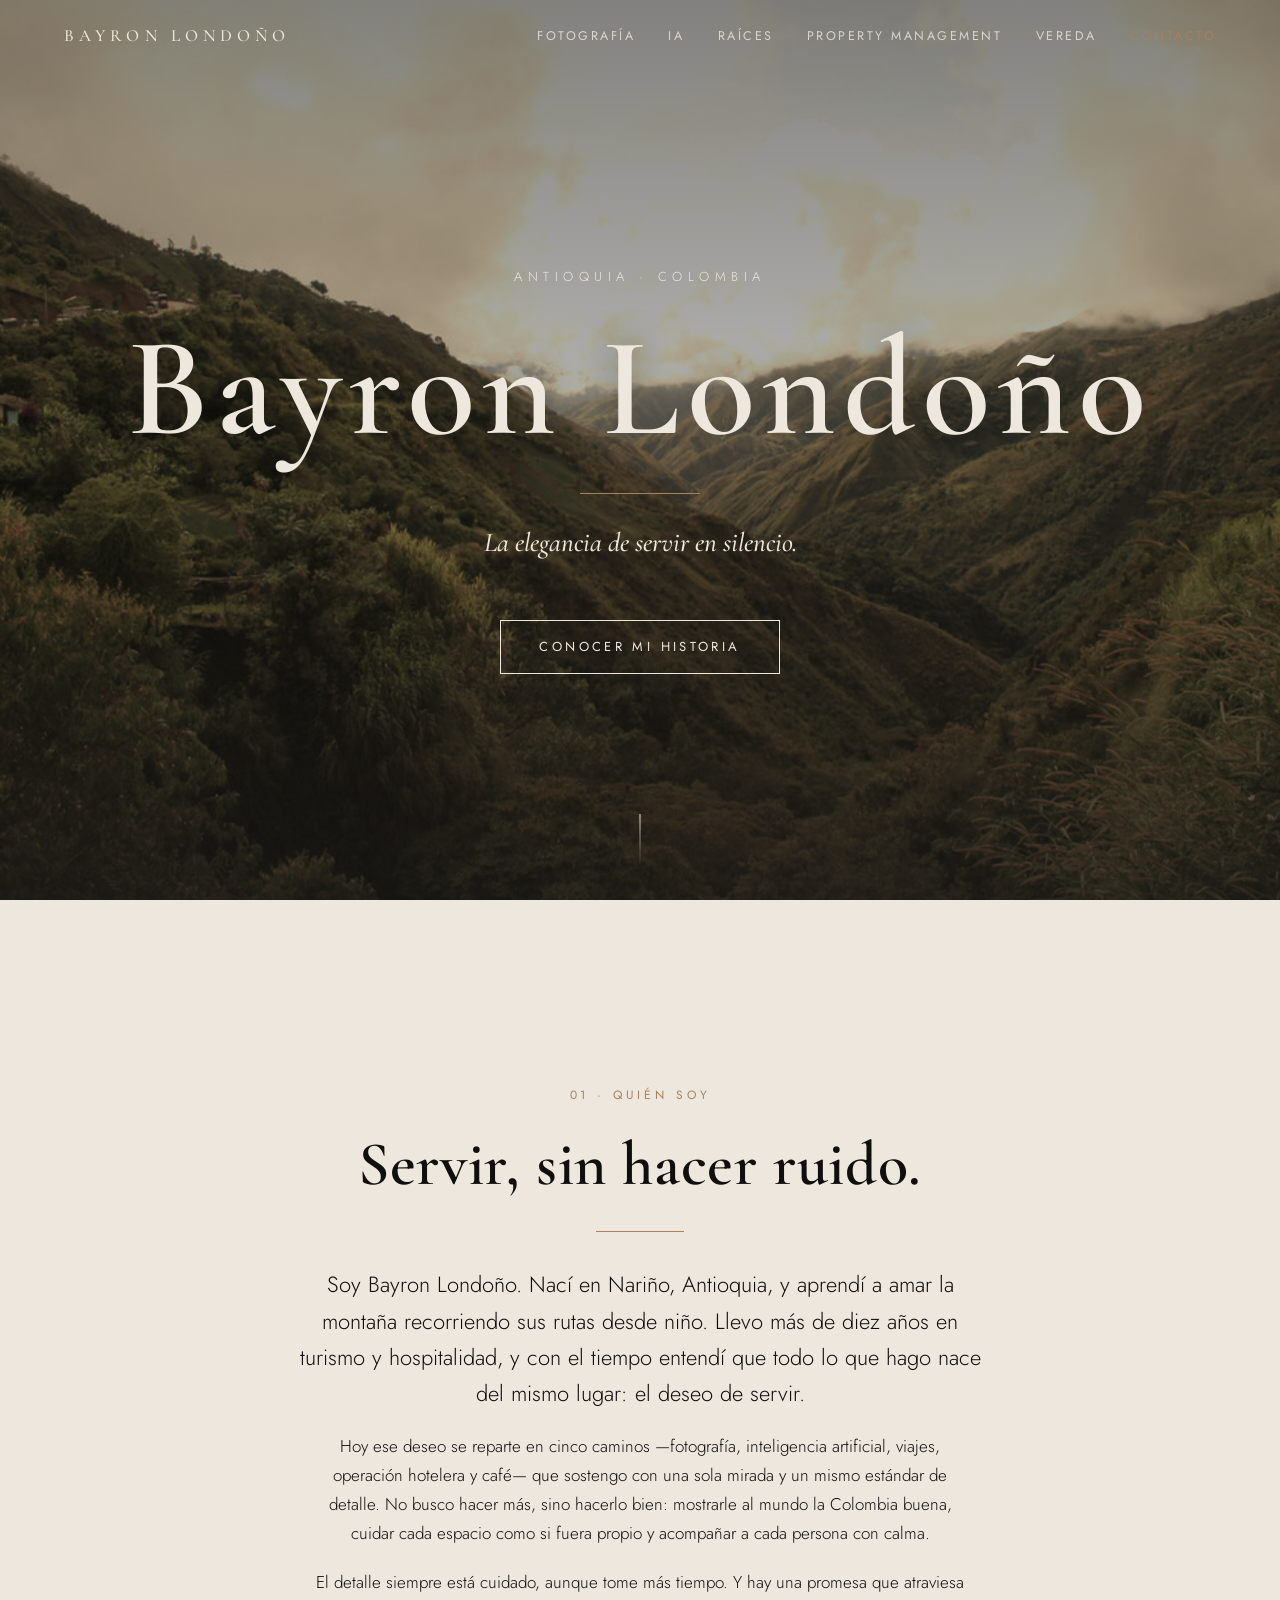
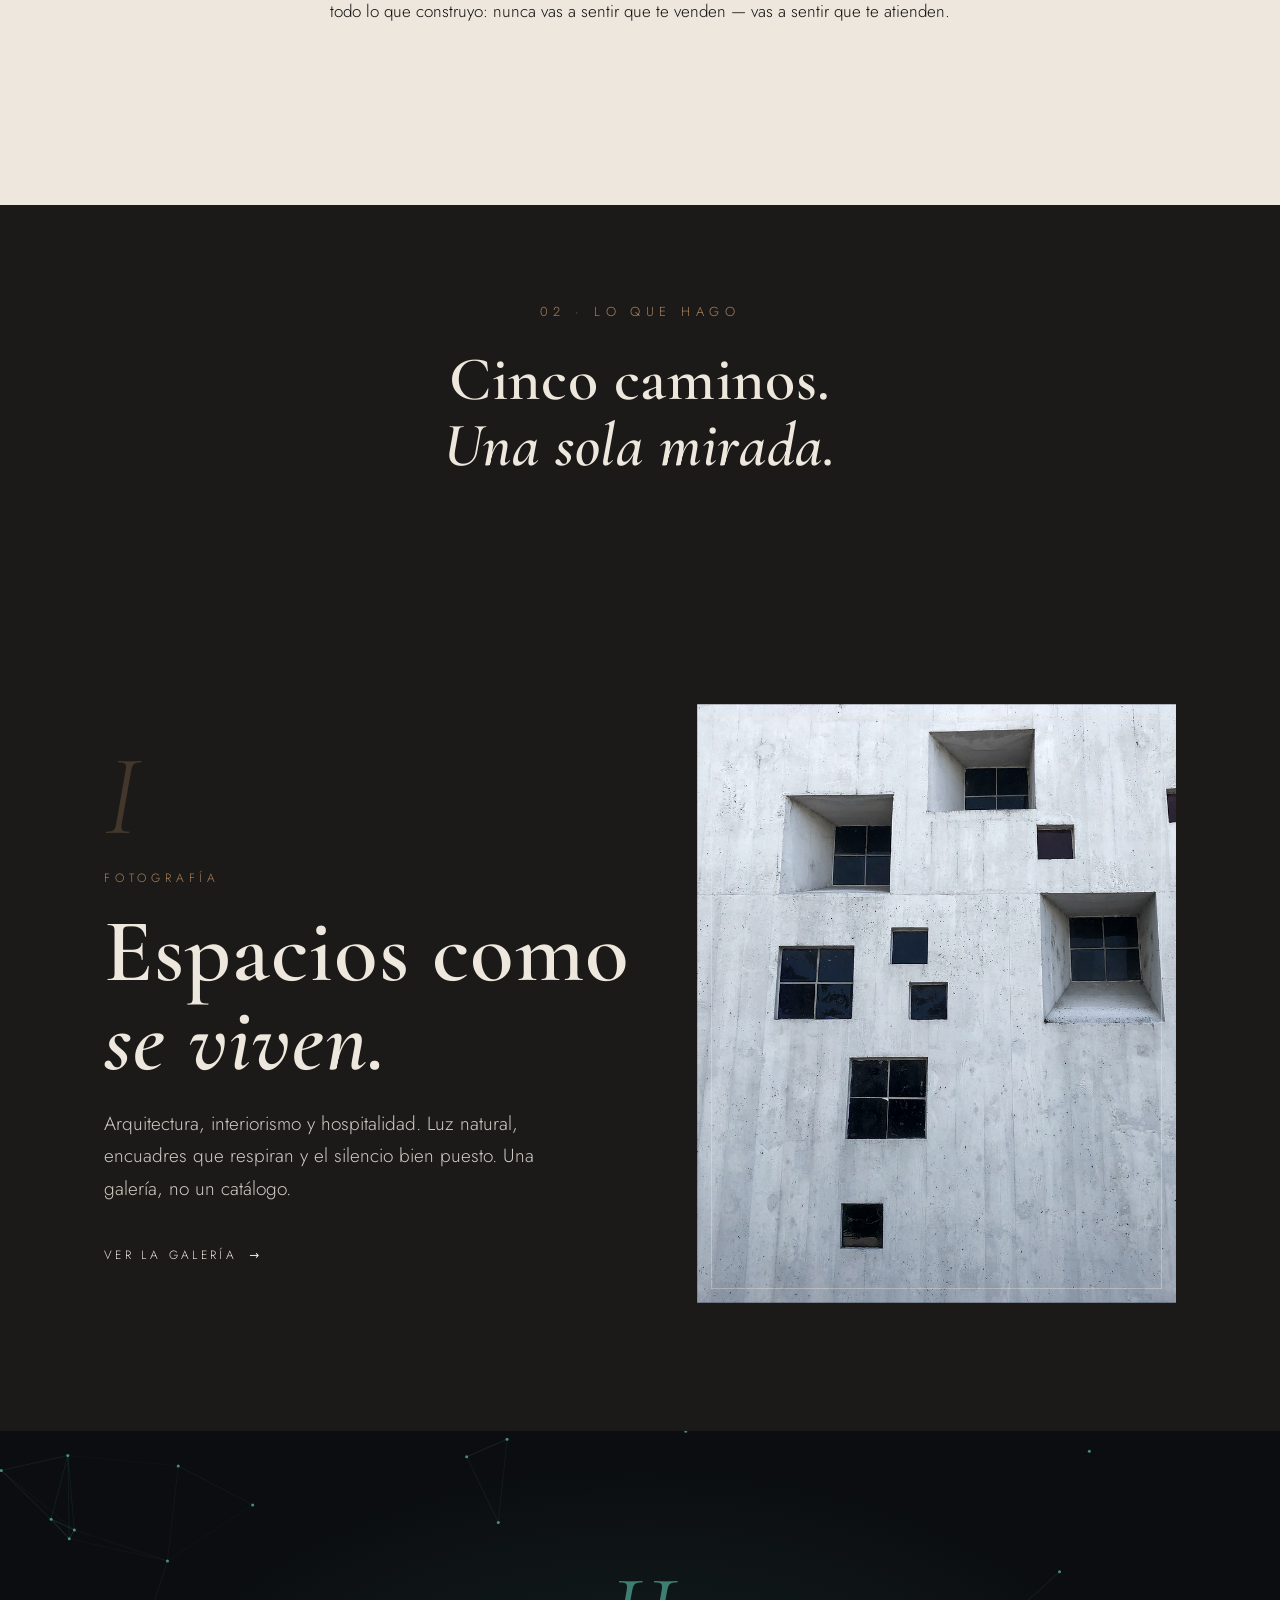
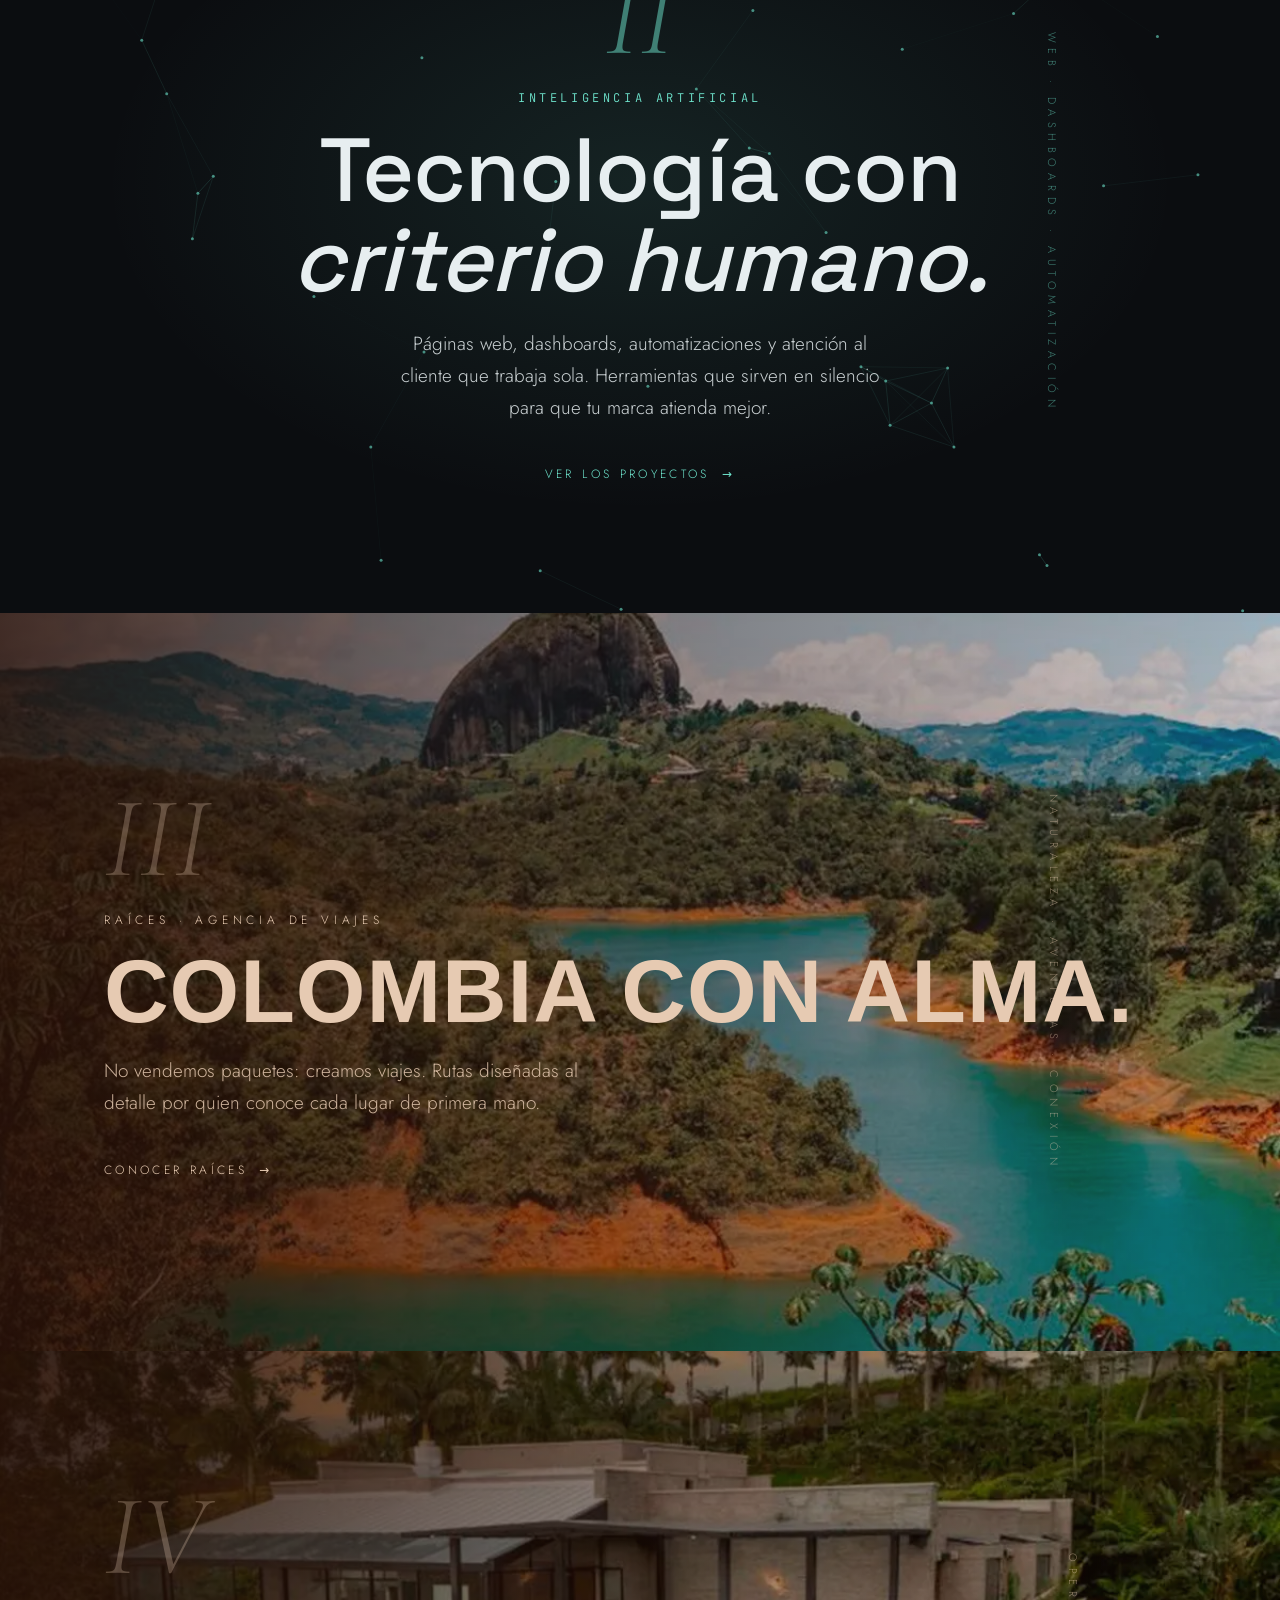
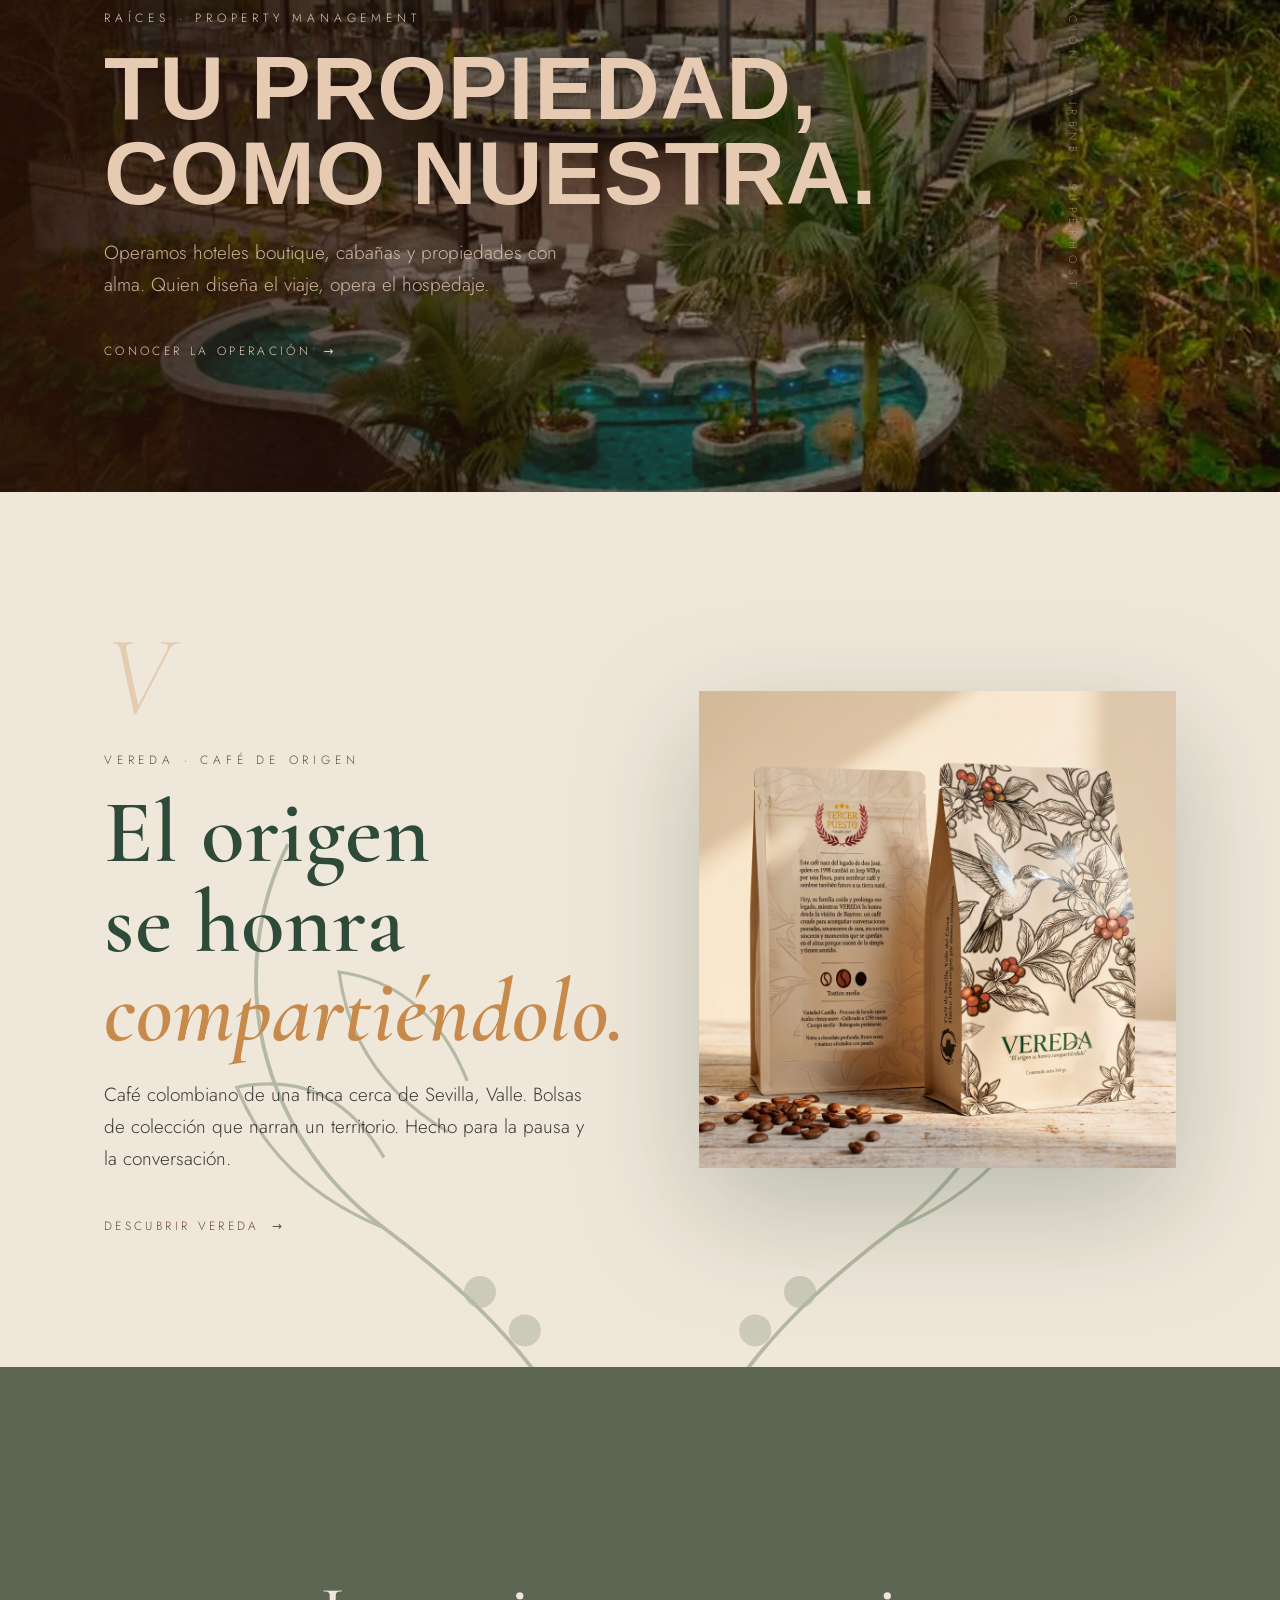
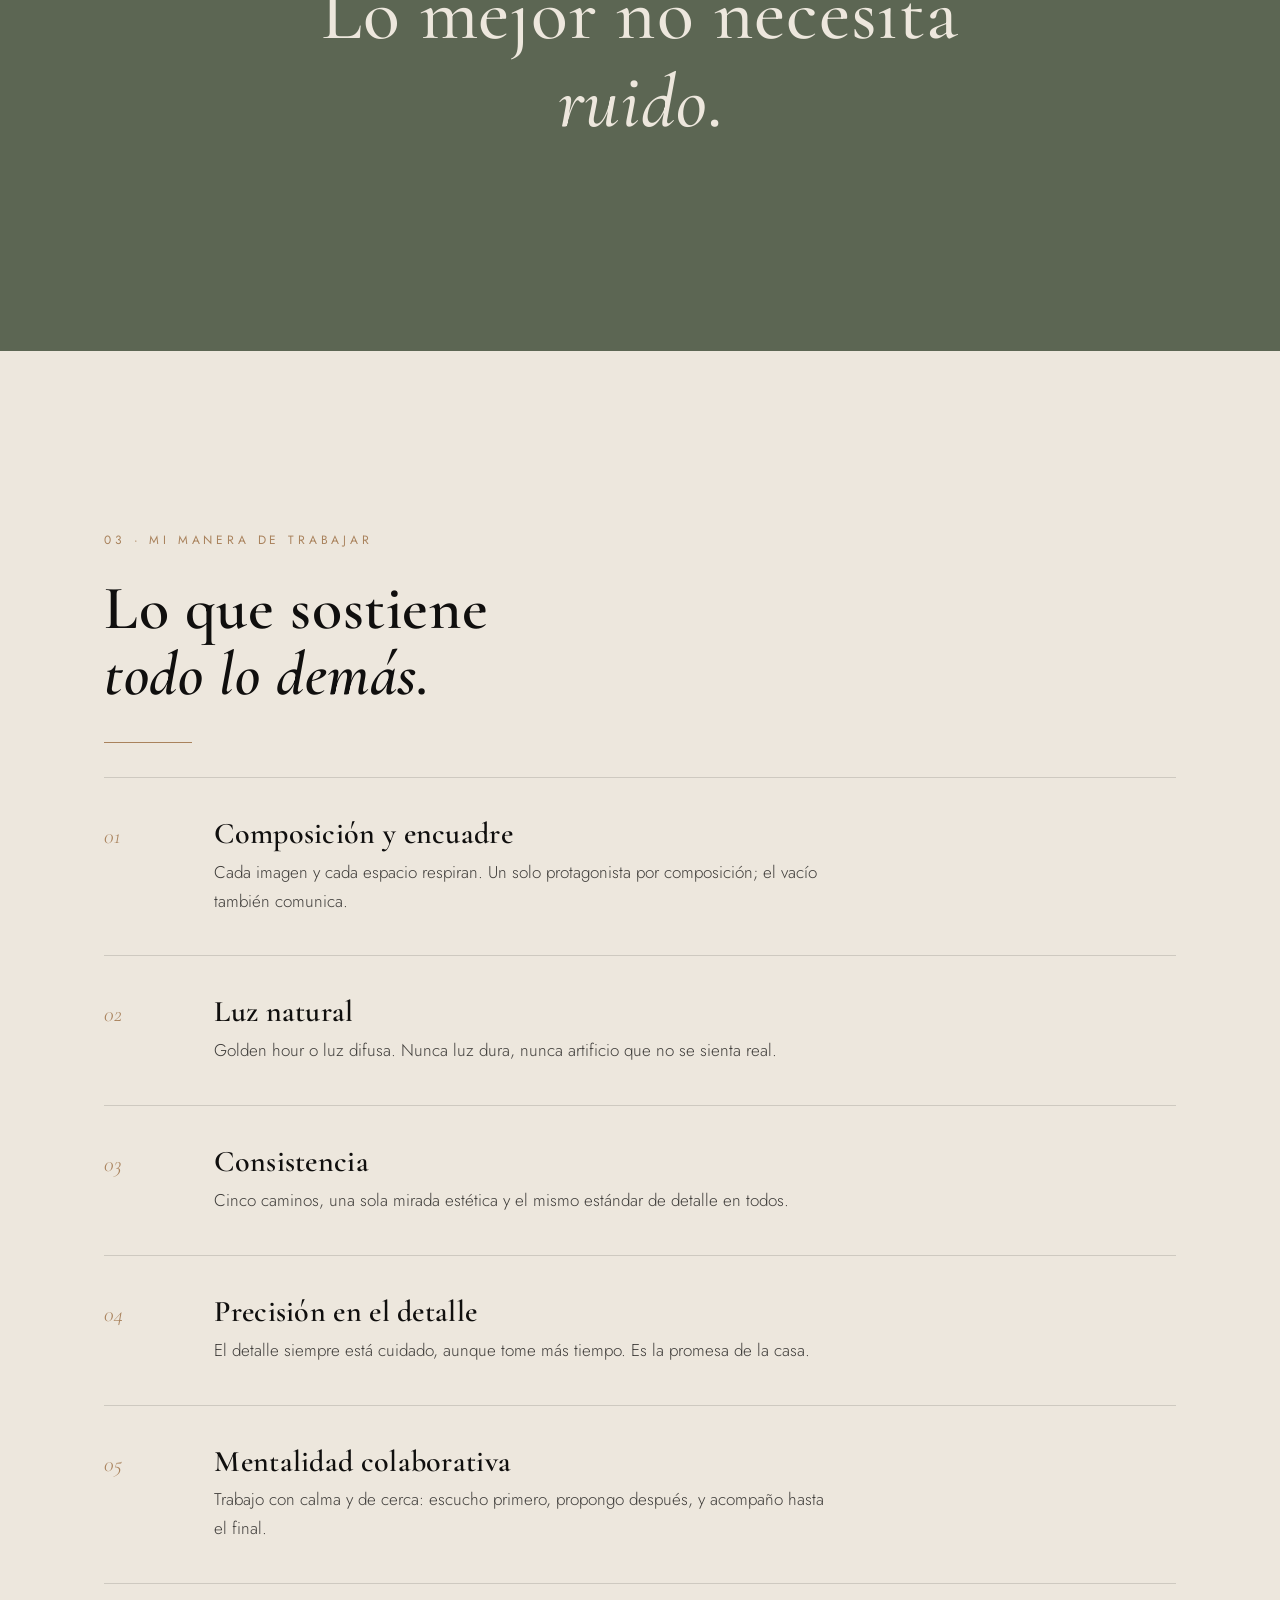
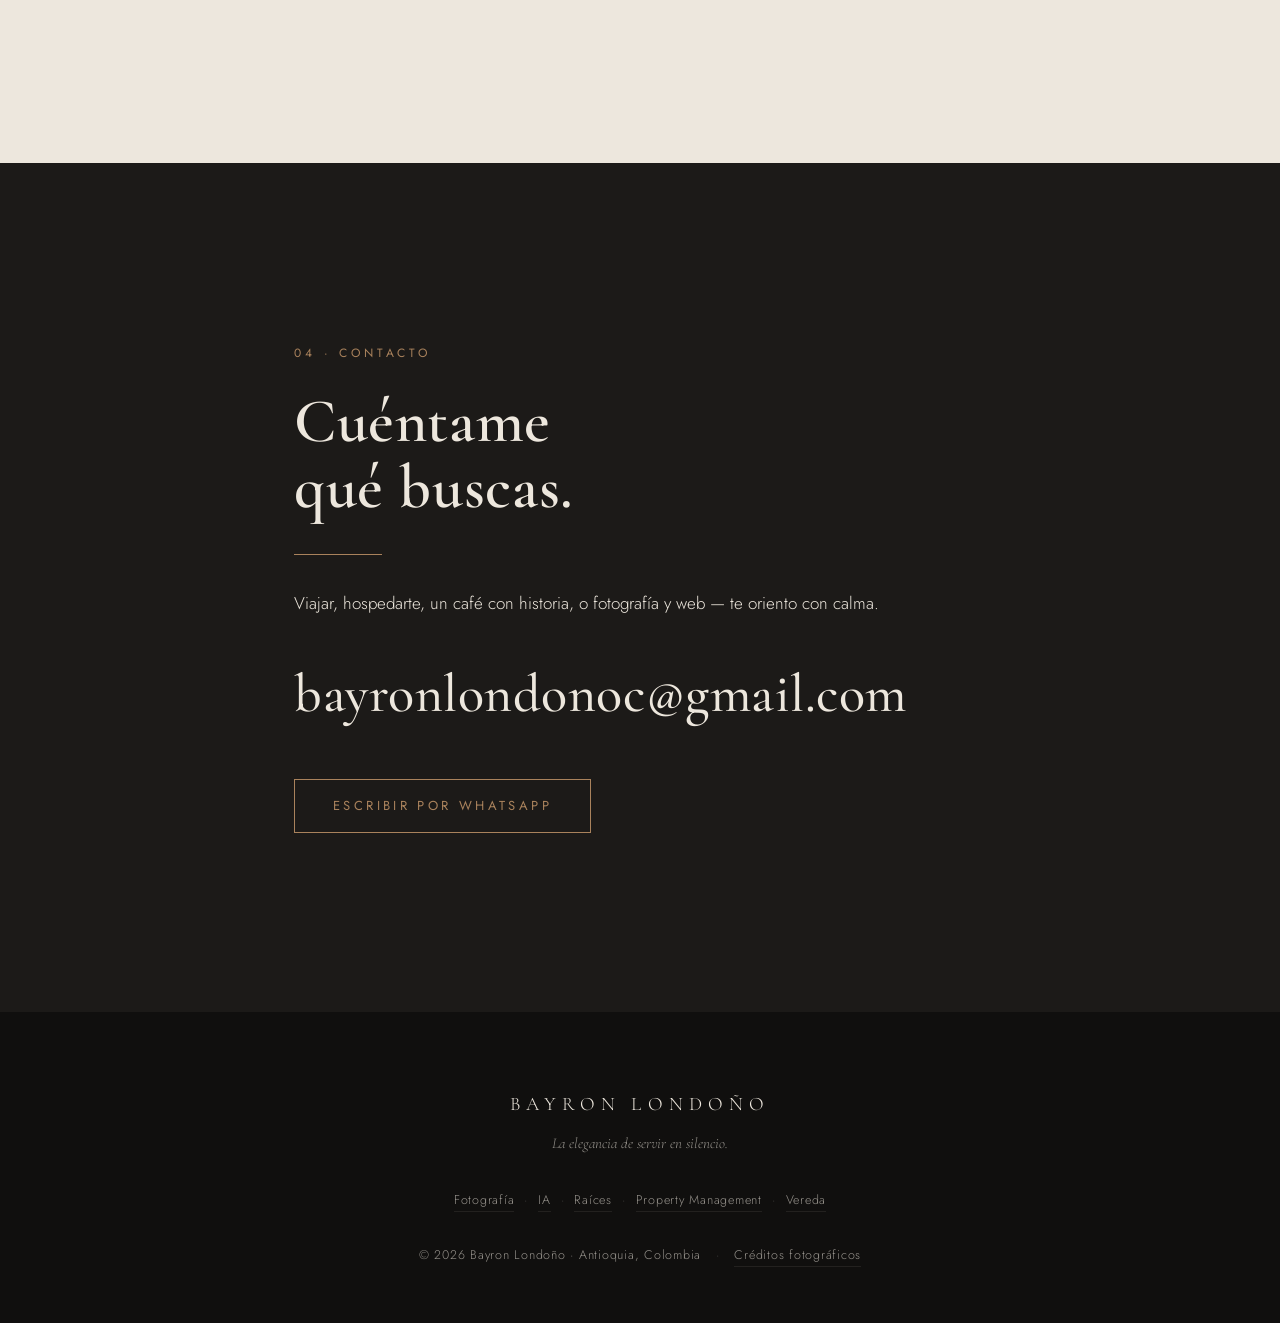
==== index.html @ d092dc16 "WhatsApp por proyecto + sección de página oficial - Número real (+57 312 273 8001) en manifest.js. -" ====
<!DOCTYPE html>
<html lang="es">
<head>
  <meta charset="UTF-8">
  <meta name="viewport" content="width=device-width, initial-scale=1.0">
  <title>Bayron Londoño — La elegancia de servir en silencio</title>
  <meta name="description" content="Fotografía, inteligencia artificial, viajes con Raíces, operación hotelera y café Vereda — un ecosistema colombiano construido con calma y detalle.">
  <link rel="canonical" href="https://bayronlondono.com/">
  <link rel="icon" type="image/svg+xml" href="assets/favicon.svg">

  <meta property="og:type" content="website">
  <meta property="og:title" content="Bayron Londoño — La elegancia de servir en silencio">
  <meta property="og:description" content="Fotografía, IA, viajes, hospitalidad y café — la Colombia buena, mostrada como es.">
  <meta property="og:url" content="https://bayronlondono.com/">
  <meta property="og:image" content="https://bayronlondono.com/assets/img/hero.jpg">
  <meta property="og:locale" content="es_CO">

  <link rel="preload" as="image" href="assets/img/hero.jpg" fetchpriority="high">
  <link rel="preconnect" href="https://fonts.googleapis.com">
  <link rel="preconnect" href="https://fonts.gstatic.com" crossorigin>
  <link rel="stylesheet" href="https://fonts.googleapis.com/css2?family=Cormorant+Garamond:ital,wght@0,500;0,600;0,700;1,500;1,600&family=Jost:wght@300;400;500&family=Space+Grotesk:wght@400;500&family=JetBrains+Mono:wght@400;500&display=swap">
  <link rel="stylesheet" href="styles.css?v=20260709">
  <script>document.documentElement.classList.add("js");</script>
</head>
<body>
<a class="skip-link" href="#manifiesto">Saltar al contenido</a>

<header class="nav" data-nav>
  <a class="nav-brand" href="index.html">Bayron Londoño</a>
  <button class="nav-toggle" data-nav-toggle aria-label="Abrir menú" aria-expanded="false">
    <span></span><span></span>
  </button>
  <nav class="nav-links" data-nav-links aria-label="Navegación principal">
    <a href="fotografia.html">Fotografía</a>
    <a href="ia.html">IA</a>
    <a href="raices.html">Raíces</a>
    <a href="raices-pm.html">Property Management</a>
    <a href="vereda.html">Vereda</a>
    <a href="index.html#contacto" class="nav-cta">Contacto</a>
  </nav>
</header>

<main>
  <!-- ============ HERO ============ -->
  <section class="hero" id="inicio">
    <div class="hero-media" data-hero-media aria-hidden="true">
      <img src="assets/img/hero.jpg" alt="" fetchpriority="high" loading="eager" decoding="sync">
      <div class="hero-tint"></div>
    </div>
    <div class="hero-inner">
      <p class="kicker">Antioquia · Colombia</p>
      <h1 class="hero-title">Bayron Londoño</h1>
      <span class="rule rule-hero" aria-hidden="true"></span>
      <p class="hero-tagline">La elegancia de servir en silencio.</p>
      <a class="btn btn-ghost hero-cta" href="#manifiesto">Conocer mi historia</a>
    </div>
    <div class="hero-scroll" aria-hidden="true"><span></span></div>
  </section>

  <!-- ============ MANIFIESTO ============ -->
  <section class="section section-lino manifiesto" id="manifiesto">
    <div class="wrap wrap-narrow">
      <p class="num reveal">01 · Quién soy</p>
      <h2 class="reveal">Servir, sin hacer ruido.</h2>
      <span class="rule reveal" aria-hidden="true"></span>
      <p class="lead reveal">Soy Bayron Londoño. Nací en Nariño, Antioquia, y aprendí a amar la montaña recorriendo sus rutas desde niño. Llevo más de diez años en turismo y hospitalidad, y con el tiempo entendí que todo lo que hago nace del mismo lugar: el deseo de servir.</p>
      <p class="reveal manifiesto-body">Hoy ese deseo se reparte en cinco caminos —fotografía, inteligencia artificial, viajes, operación hotelera y café— que sostengo con una sola mirada y un mismo estándar de detalle. No busco hacer más, sino hacerlo bien: mostrarle al mundo la Colombia buena, cuidar cada espacio como si fuera propio y acompañar a cada persona con calma.</p>
      <p class="reveal manifiesto-body">El detalle siempre está cuidado, aunque tome más tiempo. Y hay una promesa que atraviesa todo lo que construyo: nunca vas a sentir que te venden — vas a sentir que te atienden.</p>
    </div>
  </section>

  <!-- ============ TRANSICIÓN ============ -->
  <section class="transicion" id="que-hago" aria-label="Lo que hago">
    <div class="wrap">
      <p class="kicker reveal">02 · Lo que hago</p>
      <h2 class="reveal">Cinco caminos. <em>Una sola mirada.</em></h2>
    </div>
  </section>

  <!-- ============ BANDA 1 · FOTOGRAFÍA ============ -->
  <a class="band band-foto" href="fotografia.html" data-view aria-label="Fotografía">
    <span class="band-tag">Arquitectura · Interiorismo · Hospitalidad</span>
    <div class="wrap band-inner">
      <div class="band-foto-text">
        <span class="band-index reveal">I</span>
        <p class="band-kicker reveal">Fotografía</p>
        <h3 class="band-title reveal">Espacios como<br><em>se viven.</em></h3>
        <p class="band-desc reveal">Arquitectura, interiorismo y hospitalidad. Luz natural, encuadres que respiran y el silencio bien puesto. Una galería, no un catálogo.</p>
        <span class="band-go reveal">Ver la galería <span class="arrow">→</span></span>
      </div>
      <figure class="band-foto-figure curtain reveal">
        <img class="curtain-img" src="assets/img/foto-arq-1.jpg" alt="Fachada de arquitectura minimalista" loading="lazy" decoding="async">
      </figure>
    </div>
  </a>

  <!-- ============ BANDA 2 · IA ============ -->
  <a class="band band-ia" href="ia.html" data-view aria-label="Inteligencia artificial">
    <canvas class="band-ia-mesh" data-mesh aria-hidden="true"></canvas>
    <div class="band-ia-glow" aria-hidden="true"></div>
    <span class="band-tag" style="color:var(--ia-cyan)">Web · Dashboards · Automatización</span>
    <div class="wrap band-inner">
      <span class="band-index reveal">II</span>
      <p class="band-kicker reveal">Inteligencia artificial</p>
      <h3 class="band-title reveal">Tecnología con<br><em>criterio humano.</em></h3>
      <p class="band-desc reveal">Páginas web, dashboards, automatizaciones y atención al cliente que trabaja sola. Herramientas que sirven en silencio para que tu marca atienda mejor.</p>
      <span class="band-go reveal">Ver los proyectos <span class="arrow">→</span></span>
    </div>
  </a>

  <!-- ============ BANDA 3 · RAÍCES VIAJES ============ -->
  <a class="band band-rc" href="raices.html" data-view aria-label="Raíces, agencia de viajes">
    <div class="band-media" aria-hidden="true"><img src="assets/img/rc-guatape.webp" alt=""></div>
    <div class="band-scrim" aria-hidden="true"></div>
    <span class="band-tag">Naturaleza · Aventuras · Conexión</span>
    <div class="wrap band-inner">
      <span class="band-index reveal">III</span>
      <p class="band-kicker reveal">Raíces · Agencia de viajes</p>
      <h3 class="band-title reveal">Colombia con <em>alma</em>.</h3>
      <p class="band-desc reveal">No vendemos paquetes: creamos viajes. Rutas diseñadas al detalle por quien conoce cada lugar de primera mano.</p>
      <span class="band-go reveal">Conocer Raíces <span class="arrow">→</span></span>
    </div>
  </a>

  <!-- ============ BANDA 4 · RAÍCES PROPERTY MANAGEMENT ============ -->
  <a class="band band-rc" href="raices-pm.html" data-view aria-label="Raíces Property Management">
    <div class="band-media" aria-hidden="true"><img src="assets/img/pm-tuirak.webp" alt=""></div>
    <div class="band-scrim" aria-hidden="true"></div>
    <span class="band-tag">Operación · Airbnb · Superhost</span>
    <div class="wrap band-inner">
      <span class="band-index reveal">IV</span>
      <p class="band-kicker reveal">Raíces · Property Management</p>
      <h3 class="band-title reveal">Tu propiedad,<br><em>como nuestra.</em></h3>
      <p class="band-desc reveal">Operamos hoteles boutique, cabañas y propiedades con alma. Quien diseña el viaje, opera el hospedaje.</p>
      <span class="band-go reveal">Conocer la operación <span class="arrow">→</span></span>
    </div>
  </a>

  <!-- ============ BANDA 5 · VEREDA ============ -->
  <a class="band band-vr" href="vereda.html" data-view aria-label="Vereda, café de origen">
    <svg class="band-vr-botanic" viewBox="0 0 400 400" fill="none" aria-hidden="true" preserveAspectRatio="xMidYMid slice">
      <path d="M200 380 C200 300 160 260 120 230 C80 200 70 150 90 110" stroke="currentColor" stroke-width="1.2"/>
      <path d="M200 380 C200 300 240 260 280 230 C320 200 330 150 310 110" stroke="currentColor" stroke-width="1.2"/>
      <g stroke="currentColor" stroke-width="1">
        <path d="M120 230 q-34 -14 -46 -44 q30 -6 46 22"/>
        <path d="M140 200 q-30 -18 -34 -50 q28 4 40 34"/>
        <path d="M280 230 q34 -14 46 -44 q-30 -6 -46 22"/>
        <path d="M260 200 q30 -18 34 -50 q-28 4 -40 34"/>
      </g>
      <g fill="currentColor" opacity="0.6">
        <circle cx="150" cy="250" r="5"/><circle cx="164" cy="262" r="5"/><circle cx="250" cy="250" r="5"/><circle cx="236" cy="262" r="5"/>
      </g>
    </svg>
    <span class="band-tag" style="color:var(--vr-tierra)">Café de origen · Sevilla, Valle</span>
    <div class="wrap band-inner">
      <div class="band-vr-text">
        <span class="band-index reveal">V</span>
        <p class="band-kicker reveal">Vereda · Café de origen</p>
        <h3 class="band-title reveal">El origen se honra<br><em>compartiéndolo.</em></h3>
        <p class="band-desc reveal">Café colombiano de una finca cerca de Sevilla, Valle. Bolsas de colección que narran un territorio. Hecho para la pausa y la conversación.</p>
        <span class="band-go reveal">Descubrir Vereda <span class="arrow">→</span></span>
      </div>
      <figure class="band-vr-figure reveal">
        <img src="assets/img/vereda-bolsa.jpg" alt="Bolsa de café Vereda con ilustración botánica" loading="lazy" decoding="async">
      </figure>
    </div>
  </a>

  <!-- ============ FRASE ============ -->
  <section class="quote" aria-label="Frase de marca">
    <div class="wrap">
      <p class="quote-text reveal">Lo mejor no necesita <em>ruido</em>.</p>
    </div>
  </section>

  <!-- ============ MI MANERA DE TRABAJAR ============ -->
  <section class="section section-lino" id="manera">
    <div class="wrap">
      <p class="num reveal">03 · Mi manera de trabajar</p>
      <h2 class="reveal">Lo que sostiene<br><em>todo lo demás.</em></h2>
      <span class="rule reveal" aria-hidden="true"></span>
      <ul class="fortalezas">
        <li class="fortaleza reveal">
          <span class="fortaleza-num">01</span>
          <div><h3>Composición y encuadre</h3><p>Cada imagen y cada espacio respiran. Un solo protagonista por composición; el vacío también comunica.</p></div>
        </li>
        <li class="fortaleza reveal">
          <span class="fortaleza-num">02</span>
          <div><h3>Luz natural</h3><p>Golden hour o luz difusa. Nunca luz dura, nunca artificio que no se sienta real.</p></div>
        </li>
        <li class="fortaleza reveal">
          <span class="fortaleza-num">03</span>
          <div><h3>Consistencia</h3><p>Cinco caminos, una sola mirada estética y el mismo estándar de detalle en todos.</p></div>
        </li>
        <li class="fortaleza reveal">
          <span class="fortaleza-num">04</span>
          <div><h3>Precisión en el detalle</h3><p>El detalle siempre está cuidado, aunque tome más tiempo. Es la promesa de la casa.</p></div>
        </li>
        <li class="fortaleza reveal">
          <span class="fortaleza-num">05</span>
          <div><h3>Mentalidad colaborativa</h3><p>Trabajo con calma y de cerca: escucho primero, propongo después, y acompaño hasta el final.</p></div>
        </li>
      </ul>
    </div>
  </section>

  <!-- ============ CONTACTO ============ -->
  <section class="section section-carbon section-contacto" id="contacto">
    <div class="wrap wrap-narrow">
      <p class="num reveal">04 · Contacto</p>
      <h2 class="reveal">Cuéntame qué buscas.</h2>
      <span class="rule reveal" aria-hidden="true"></span>
      <p class="reveal">Viajar, hospedarte, un café con historia, o fotografía y web — te oriento con calma.</p>
      <a class="contacto-mail reveal" href="mailto:bayronlondonoc@gmail.com">bayronlondonoc@gmail.com</a>
      <div class="contacto-acciones reveal">
        <a class="btn btn-arena" data-whatsapp data-wa-msg="Hola Bayron, vengo de tu página web y quiero conversar contigo." href="#" hidden>Escribir por WhatsApp</a>
        <a class="contacto-red" data-instagram href="#" hidden target="_blank" rel="noopener">Instagram</a>
      </div>
    </div>
  </section>
</main>

<footer class="footer">
  <div class="wrap footer-inner">
    <p class="footer-brand">Bayron Londoño</p>
    <p class="footer-tagline"><em>La elegancia de servir en silencio.</em></p>
    <p class="footer-meta">
      <a href="fotografia.html">Fotografía</a><span class="footer-sep">·</span><a href="ia.html">IA</a><span class="footer-sep">·</span><a href="raices.html">Raíces</a><span class="footer-sep">·</span><a href="raices-pm.html">Property Management</a><span class="footer-sep">·</span><a href="vereda.html">Vereda</a>
    </p>
    <p class="footer-meta">
      © <span data-year>2026</span> Bayron Londoño · Antioquia, Colombia
      <span class="footer-sep">·</span>
      <a href="creditos.html">Créditos fotográficos</a>
    </p>
  </div>
</footer>

<div class="view-pill" data-view-pill aria-hidden="true">Ver</div>

<script defer src="lib/gsap.min.js"></script>
<script defer src="lib/ScrollTrigger.min.js"></script>
<script defer src="lib/manifest.js?v=20260709"></script>
<script defer src="main.js?v=20260709"></script>
</body>
</html>
---- styles.css ----
/* =============================================================
   BAYRON LONDOÑO — sistema visual
   Madre (Bayron) + submarcas: Raíces, Vereda, IA, Fotografía
   ============================================================= */

/* -------------------------------------------------------------
   1. Tokens
   ------------------------------------------------------------- */
:root {
  /* Bayron — lujo silencioso */
  --carbon:   #1C1A18;
  --carbon-2: #24211E;
  --lino:     #EDE7DD;
  --tinta:    #100F0E;
  --musgo:    #5C6653;
  --arena:    #A9825C;

  /* Raíces — tierra cálida */
  --rc-tierra:    #68362C;
  --rc-atardecer: #9C2B0D;
  --rc-oliva:     #7D8561;
  --rc-arena:     #E6CAB2;
  --rc-bg:        #F7F0E4;
  --rc-paper:     #FDFAF3;
  --rc-ink:       #3B2018;

  /* Vereda — café botánico */
  --vr-palma:  #2E4B3A;
  --vr-musgo:  #7C8C6E;
  --vr-tierra: #6B4A35;
  --vr-arena:  #EFE7DA;
  --vr-blanco: #FAF7F1;
  --vr-tinta:  #1F1D1A;
  --vr-panela: #C88A4B;

  /* IA — tecnología nocturna */
  --ia-bg:   #0B0D10;
  --ia-2:    #12151B;
  --ia-3:    #1A1F27;
  --ia-cyan: #6FE6CE;
  --ia-ink:  #E7EEF0;
  --ia-mute: #8A97A0;
  --ia-line: rgba(111, 230, 206, 0.16);

  --bg:   var(--carbon);
  --ink:  var(--lino);
  --line-dark:  rgba(237, 231, 221, 0.14);
  --line-light: rgba(16, 15, 14, 0.14);

  --font-display: 'Cormorant Garamond', Georgia, serif;
  --font-body: 'Jost', 'Segoe UI', system-ui, sans-serif;
  --font-alt: var(--font-display);

  --ease-out: cubic-bezier(0.16, 1, 0.3, 1);
  --slow: 0.7s;

  --wrap: 1200px;
  --gutter: clamp(20px, 5vw, 64px);
}

/* -------------------------------------------------------------
   2. Reset & base
   ------------------------------------------------------------- */
*, *::before, *::after { box-sizing: border-box; margin: 0; }
html {
  -webkit-text-size-adjust: 100%;
  scroll-behavior: smooth;
  overflow-x: clip;
}
@media (prefers-reduced-motion: reduce) { html { scroll-behavior: auto; } }
body {
  background: var(--bg);
  color: var(--ink);
  font-family: var(--font-body);
  font-weight: 300;
  font-size: 17px;
  line-height: 1.7;
  -webkit-font-smoothing: antialiased;
  -moz-osx-font-smoothing: grayscale;
  text-rendering: optimizeLegibility;
  overflow-x: clip;
  overscroll-behavior-y: none;
}
img, svg, video, canvas { display: block; max-width: 100%; }
img { height: auto; }
button { font: inherit; color: inherit; cursor: pointer; border: 0; background: none; }
a { color: inherit; text-decoration: none; }
p { text-wrap: pretty; }
[hidden] { display: none !important; }
h1, h2, h3 { font-family: var(--font-display); font-weight: 600; text-wrap: balance; line-height: 1.06; letter-spacing: 0.01em; }
em { font-style: italic; }
::selection { background: var(--arena); color: var(--tinta); }

:focus-visible { outline: 2px solid var(--arena); outline-offset: 3px; border-radius: 2px; }

.skip-link {
  position: fixed; top: -100px; left: 1rem;
  padding: 0.6rem 1rem; background: var(--lino); color: var(--tinta);
  z-index: 9999; border-radius: 4px; font-weight: 400;
}
.skip-link:focus { top: 1rem; }

/* Anclas no quedan bajo el nav fijo */
:target { scroll-margin-top: 96px; }
[id] { scroll-margin-top: 96px; }

/* -------------------------------------------------------------
   3. Utilities
   ------------------------------------------------------------- */
.wrap { max-width: var(--wrap); margin: 0 auto; padding: 0 var(--gutter); }
.wrap-narrow { max-width: 820px; }
.wrap-wide { max-width: 1440px; }

.num {
  font-size: 12px; letter-spacing: 0.32em; text-transform: uppercase;
  color: var(--arena); font-weight: 400; margin-bottom: 26px;
}
.kicker {
  font-size: 13px; letter-spacing: 0.42em; text-transform: uppercase;
  font-weight: 300; opacity: 0.75;
}
.rule {
  display: block; width: 88px; height: 1px; background: var(--arena);
  margin: 34px 0; transform-origin: left center;
  transition: transform 1.1s var(--ease-out) 0.15s;
}
html.js .rule:not(.is-visible):not(.rule-hero) { transform: scaleX(0); }

/* -------------------------------------------------------------
   4. Typography scale
   ------------------------------------------------------------- */
h2 { font-size: clamp(34px, 5.4vw, 62px); max-width: 16ch; }
h3 { font-size: clamp(22px, 2.6vw, 30px); }
.lead { font-size: clamp(18px, 2.2vw, 22px); line-height: 1.65; }
.section p { max-width: 62ch; }
.section p + p { margin-top: 1.2em; }

/* -------------------------------------------------------------
   5. Buttons
   ------------------------------------------------------------- */
.btn {
  display: inline-block; padding: 15px 38px;
  font-size: 13px; letter-spacing: 0.26em; text-transform: uppercase; font-weight: 400;
  border: 1px solid currentColor;
  transition: background var(--slow) var(--ease-out), color var(--slow) var(--ease-out), border-color var(--slow) var(--ease-out);
}
.btn-ghost { color: var(--lino); }
.btn-ghost:hover { background: var(--lino); color: var(--tinta); border-color: var(--lino); }
.btn-arena { color: var(--arena); border-color: var(--arena); }
.btn-arena:hover { background: var(--arena); color: var(--tinta); }
.btn-dark { color: var(--tinta); }
.btn-dark:hover { background: var(--tinta); color: var(--lino); }
.btn-pill { border-radius: 999px; }

/* -------------------------------------------------------------
   6. Nav (temable por marca vía body class)
   ------------------------------------------------------------- */
.nav {
  position: fixed; top: 0; left: 0; right: 0; z-index: 100;
  display: flex; align-items: center; justify-content: space-between;
  padding: 22px var(--gutter);
  transition: background var(--slow) var(--ease-out), padding var(--slow) var(--ease-out), border-color var(--slow) var(--ease-out);
  border-bottom: 1px solid transparent;
}
.nav.is-solid {
  background: color-mix(in srgb, var(--bg) 92%, transparent);
  backdrop-filter: blur(12px); -webkit-backdrop-filter: blur(12px);
  padding-top: 14px; padding-bottom: 14px;
  border-bottom-color: var(--line-dark);
}
.nav-brand {
  font-family: var(--font-display);
  font-size: 17px; letter-spacing: 0.3em; text-transform: uppercase; font-weight: 500;
  white-space: nowrap; color: var(--ink);
}
.nav-links {
  display: flex; align-items: center; gap: clamp(16px, 2.6vw, 38px);
  font-size: 12.5px; letter-spacing: 0.2em; text-transform: uppercase; font-weight: 400;
}
.nav-links a { position: relative; padding: 4px 0; opacity: 0.82; color: var(--ink); transition: opacity var(--slow) var(--ease-out); }
.nav-links a::after {
  content: ""; position: absolute; left: 0; bottom: 0; width: 100%; height: 1px;
  background: var(--arena); transform: scaleX(0); transform-origin: left center;
  transition: transform 0.6s var(--ease-out);
}
.nav-links a:hover { opacity: 1; }
.nav-links a:hover::after { transform: scaleX(1); }
.nav-cta { color: var(--arena) !important; }

.nav-toggle { display: none; flex-direction: column; gap: 7px; padding: 10px 4px; z-index: 102; }
.nav-toggle span { display: block; width: 26px; height: 1px; background: var(--ink); transition: transform 0.5s var(--ease-out), opacity 0.5s var(--ease-out); }

/* -------------------------------------------------------------
   7. Secciones base
   ------------------------------------------------------------- */
.section { padding: clamp(96px, 14vw, 190px) 0; }
.section-lino { background: var(--lino); color: var(--tinta); }
.section-lino .rule { background: var(--arena); }
.section-carbon { background: var(--carbon); color: var(--lino); }

/* -------------------------------------------------------------
   8. Hero (home)
   ------------------------------------------------------------- */
.hero {
  position: relative; min-height: 100vh; min-height: 100svh;
  display: flex; align-items: center; justify-content: center; text-align: center; overflow: hidden;
}
.hero-media { position: absolute; inset: -8% 0; z-index: 0; will-change: transform; }
.hero-media img { width: 100%; height: 100%; object-fit: cover; filter: saturate(0.78) sepia(0.08) contrast(1.02) brightness(0.92); }
.hero-tint { position: absolute; inset: 0; background: linear-gradient(180deg, rgba(28,26,24,0.55) 0%, rgba(28,26,24,0.28) 45%, rgba(28,26,24,0.82) 100%); }
.hero-inner { position: relative; z-index: 1; padding: 120px var(--gutter) 80px; display: flex; flex-direction: column; align-items: center; }
.hero-title { font-size: clamp(52px, 11vw, 148px); font-weight: 600; letter-spacing: 0.05em; margin-top: 26px; text-shadow: 0 2px 40px rgba(16,15,14,0.45); }
.rule-hero { margin: 30px auto 26px; width: 120px; transform-origin: center; }
.hero-tagline { font-family: var(--font-display); font-style: italic; font-size: clamp(19px, 2.6vw, 27px); font-weight: 500; opacity: 0.92; }
.hero-cta { margin-top: 54px; }
.hero-inner > * { opacity: 0; transform: translateY(26px); animation: heroIn 1.3s var(--ease-out) forwards; }
.hero-inner > .kicker { animation-delay: 0.15s; }
.hero-inner > .hero-title { animation-delay: 0.3s; }
.hero-inner > .rule-hero { animation-delay: 0.55s; animation-name: heroRule; transform: scaleX(0); }
.hero-inner > .hero-tagline { animation-delay: 0.7s; }
.hero-inner > .hero-cta { animation-delay: 0.9s; }
@keyframes heroIn { to { opacity: 1; transform: translateY(0); } }
@keyframes heroRule { to { opacity: 1; transform: scaleX(1); } }
.hero-scroll { position: absolute; bottom: 34px; left: 50%; transform: translateX(-50%); z-index: 1; }
.hero-scroll span { display: block; width: 1px; height: 52px; background: linear-gradient(180deg, var(--lino), transparent); animation: scrollHint 2.8s var(--ease-out) infinite; }
@keyframes scrollHint {
  0% { transform: scaleY(0); transform-origin: top; }
  45% { transform: scaleY(1); transform-origin: top; }
  55% { transform: scaleY(1); transform-origin: bottom; }
  100% { transform: scaleY(0); transform-origin: bottom; }
}

/* -------------------------------------------------------------
   9. Manifiesto (centrado, amplio)
   ------------------------------------------------------------- */
.manifiesto { text-align: center; }
.manifiesto .num { display: inline-block; }
.manifiesto .rule { margin-left: auto; margin-right: auto; transform-origin: center; }
html.js .manifiesto .rule:not(.is-visible) { transform: scaleX(0); }
.manifiesto h2 { max-width: 20ch; margin: 0 auto; }
.manifiesto p { margin-left: auto; margin-right: auto; }
.manifiesto .lead { max-width: 60ch; }
.manifiesto .manifiesto-body { max-width: 66ch; }

/* -------------------------------------------------------------
   10. Transición "¿Qué hago?"
   ------------------------------------------------------------- */
.transicion { background: var(--carbon); padding: clamp(56px, 8vw, 96px) 0 clamp(40px, 6vw, 64px); text-align: center; }
.transicion .kicker { color: var(--arena); opacity: 1; margin-bottom: 24px; display: block; }
.transicion h2 { margin: 0 auto 34px; max-width: 20ch; color: var(--lino); }

/* -------------------------------------------------------------
   11. Bandas "Lo que hago" (full-bleed, cada una distinta)
   ------------------------------------------------------------- */
.band {
  position: relative; overflow: hidden;
  min-height: clamp(560px, 82vh, 820px);
  display: flex; align-items: center;
  padding: clamp(70px, 10vw, 130px) 0;
}
.band-inner { position: relative; z-index: 2; width: 100%; }
.band-index {
  font-family: var(--font-display); font-style: italic;
  font-size: clamp(60px, 9vw, 130px); line-height: 1; opacity: 0.28;
}
.band-kicker { font-size: 12px; letter-spacing: 0.4em; text-transform: uppercase; margin: 14px 0 18px; }
.band-title { font-size: clamp(40px, 7vw, 92px); line-height: 1.0; margin-bottom: 22px; }
.band-title em { font-style: italic; }
.band-desc { max-width: 44ch; font-size: clamp(16px, 1.6vw, 19px); opacity: 0.86; }
.band-go {
  display: inline-flex; align-items: center; gap: 12px; margin-top: 40px;
  font-size: 12px; letter-spacing: 0.28em; text-transform: uppercase;
}
.band-go .arrow { transition: transform var(--slow) var(--ease-out); }
.band:hover .band-go .arrow { transform: translateX(10px); }

/* etiqueta rotada al costado */
.band-tag {
  position: absolute; z-index: 2; top: 50%; right: clamp(14px, 3vw, 40px);
  transform: translateY(-50%) rotate(90deg); transform-origin: center;
  font-size: 11px; letter-spacing: 0.5em; text-transform: uppercase; opacity: 0.5; white-space: nowrap;
  pointer-events: none;
}

/* fondo foto para bandas */
.band-media { position: absolute; inset: 0; z-index: 0; }
.band-media img { width: 100%; height: 100%; object-fit: cover; }
.band-scrim { position: absolute; inset: 0; z-index: 1; }

/* --- Banda Fotografía (charcoal, split minimal) --- */
.band-foto { background: var(--carbon); color: var(--lino); }
.band-foto .band-inner { display: grid; grid-template-columns: 1.05fr 0.95fr; gap: clamp(30px, 5vw, 80px); align-items: center; }
.band-foto .band-index, .band-foto .band-kicker { color: var(--arena); }
.band-foto-figure { position: relative; overflow: hidden; aspect-ratio: 4 / 5; }
.band-foto-figure::after {
  content: ""; position: absolute; inset: 14px; border: 1px solid rgba(237,231,221,0.35); z-index: 2; pointer-events: none;
}
.band-foto-figure img { width: 100%; height: 100%; object-fit: cover; filter: saturate(0.7) sepia(0.08) contrast(1.04); }
.band-foto-thumbs { display: flex; gap: 12px; margin-top: 22px; }
.band-foto-thumbs span { flex: 1; height: 1px; background: var(--line-dark); }

/* --- Banda IA (negra, malla de nodos) --- */
.band-ia { background: var(--ia-bg); color: var(--ia-ink); }
.band-ia .band-inner { text-align: center; display: flex; flex-direction: column; align-items: center; }
.band-ia .band-index { color: var(--ia-cyan); opacity: 0.5; }
.band-ia .band-kicker { color: var(--ia-cyan); font-family: 'JetBrains Mono', ui-monospace, monospace; letter-spacing: 0.3em; }
.band-ia .band-title { font-family: 'Space Grotesk', var(--font-body); font-weight: 500; letter-spacing: -0.01em; }
.band-ia .band-desc { margin: 0 auto; }
.band-ia .band-go { color: var(--ia-cyan); }
.band-ia-mesh { position: absolute; inset: 0; z-index: 0; width: 100%; height: 100%; opacity: 0.9; }
.band-ia-glow { position: absolute; inset: 0; z-index: 1; background: radial-gradient(60% 60% at 50% 45%, rgba(111,230,206,0.10), transparent 70%); pointer-events: none; }

/* --- Bandas Raíces (foto real + tierra) --- */
.band-rc { color: var(--rc-arena); }
.band-rc .band-scrim { background: linear-gradient(90deg, rgba(40,16,8,0.86) 0%, rgba(40,16,8,0.5) 45%, rgba(40,16,8,0.2) 100%); }
.band-rc .band-index { color: var(--rc-arena); }
.band-rc .band-kicker { color: var(--rc-arena); }
.band-rc .band-title { font-family: 'Passion One', 'Arial Black', sans-serif; font-weight: 700; text-transform: uppercase; letter-spacing: 0.01em; line-height: 0.94; }
.band-rc .band-title em { color: var(--rc-arena); font-style: normal; }
.band-rc .band-go { color: var(--rc-arena); }
.band-rc .band-tag { color: var(--rc-arena); }

/* --- Banda Vereda (crema botánica, clara) --- */
.band-vr { background: var(--vr-arena); color: var(--vr-tinta); }
.band-vr .band-inner { display: grid; grid-template-columns: 1fr 0.9fr; gap: clamp(30px, 5vw, 70px); align-items: center; }
.band-vr .band-index { color: var(--vr-panela); }
.band-vr .band-kicker { color: var(--vr-tierra); }
.band-vr .band-title { color: var(--vr-palma); }
.band-vr .band-title em { color: var(--vr-panela); }
.band-vr .band-go { color: var(--vr-tierra); }
.band-vr-figure { position: relative; display: flex; justify-content: center; }
.band-vr-figure img { max-height: 560px; width: auto; filter: drop-shadow(0 40px 60px rgba(46,75,58,0.28)); }
.band-vr-botanic { position: absolute; inset: 0; z-index: 0; opacity: 0.5; pointer-events: none; color: var(--vr-musgo); }

/* -------------------------------------------------------------
   12. Frase (bloque)
   ------------------------------------------------------------- */
.quote { background: var(--musgo); color: var(--lino); padding: clamp(110px, 16vw, 210px) 0; text-align: center; }
.quote-text { font-family: var(--font-display); font-size: clamp(34px, 6.5vw, 76px); font-weight: 500; line-height: 1.15; letter-spacing: 0.01em; max-width: 18ch; margin: 0 auto; }

/* -------------------------------------------------------------
   13. Fortalezas / servicios / contacto / footer
   ------------------------------------------------------------- */
.servicios { display: grid; grid-template-columns: repeat(3, 1fr); gap: clamp(28px, 4vw, 64px); margin-top: 64px; }
.servicio { border-top: 1px solid var(--line-light); padding-top: 28px; }
.servicio h3 { margin-bottom: 14px; }
.servicio p { opacity: 0.82; font-size: 16px; }

.fortalezas { list-style: none; padding: 0; margin-top: 34px; }
.fortaleza { display: grid; grid-template-columns: 72px 1fr; gap: clamp(16px, 3vw, 44px); align-items: baseline; padding: clamp(26px, 3.5vw, 40px) 0; border-bottom: 1px solid var(--line-light); }
.fortaleza:first-child { border-top: 1px solid var(--line-light); }
.fortaleza-num { font-family: var(--font-display); font-style: italic; font-size: 22px; color: var(--arena); }
.fortaleza p { margin-top: 8px; opacity: 0.78; }

.section-contacto { text-align: left; }
.contacto-mail { display: inline-block; margin-top: 44px; font-family: var(--font-display); font-size: clamp(24px, 4.6vw, 54px); font-weight: 500; letter-spacing: 0.01em; position: relative; line-height: 1.2; word-break: break-word; }
.contacto-mail::after { content: ""; position: absolute; left: 0; bottom: -6px; width: 100%; height: 1px; background: var(--arena); transform: scaleX(0); transform-origin: left center; transition: transform 0.8s var(--ease-out); }
.contacto-mail:hover::after { transform: scaleX(1); }
.contacto-acciones { margin-top: 52px; display: flex; align-items: center; gap: 34px; flex-wrap: wrap; }
.contacto-red { font-size: 13px; letter-spacing: 0.26em; text-transform: uppercase; opacity: 0.8; border-bottom: 1px solid var(--line-dark); padding-bottom: 3px; transition: opacity var(--slow) var(--ease-out), border-color var(--slow) var(--ease-out); }
.contacto-red:hover { opacity: 1; border-color: var(--arena); }

.footer { background: var(--tinta); color: var(--lino); padding: 76px 0 56px; text-align: center; }
.footer-brand { font-family: var(--font-display); font-size: 19px; letter-spacing: 0.32em; text-transform: uppercase; }
.footer-tagline { font-family: var(--font-display); font-size: 15px; opacity: 0.6; margin-top: 10px; }
.footer-meta { margin-top: 34px; font-size: 12.5px; letter-spacing: 0.06em; opacity: 0.6; }
.footer-meta a { border-bottom: 1px solid var(--line-dark); padding-bottom: 2px; transition: opacity var(--slow) var(--ease-out); }
.footer-meta a:hover { opacity: 1; border-color: var(--arena); }
.footer-sep { margin: 0 10px; opacity: 0.5; }

/* -------------------------------------------------------------
   14. Reveals + cortina + pastilla "Ver" + lightbox
   ------------------------------------------------------------- */
.reveal { transition: opacity 0.9s var(--ease-out), transform 0.9s var(--ease-out); }
html.js .reveal:not(.is-visible) { opacity: 0; transform: translateY(34px); }
.reveal[data-split] { opacity: 1; transform: none; }
.rule.reveal { transition: opacity 0.9s var(--ease-out), transform 1.1s var(--ease-out) 0.15s; }

html.js .curtain img, html.js .curtain > * { }
html.js .curtain-img { clip-path: inset(0 0 100% 0); transform: scale(1.06); transition: clip-path 1.5s var(--ease-out), transform 2.2s var(--ease-out); }
html.js .curtain.is-visible .curtain-img { clip-path: inset(0 0 0 0); transform: scale(1); }

.view-pill {
  position: fixed; top: 0; left: 0; z-index: 90; pointer-events: none;
  padding: 12px 26px; border-radius: 999px; background: var(--lino); color: var(--tinta);
  font-size: 11px; letter-spacing: 0.3em; text-transform: uppercase; font-weight: 400;
  opacity: 0; transform: translate(-50%, -50%) scale(0.7);
  transition: opacity 0.35s var(--ease-out), transform 0.35s var(--ease-out); will-change: left, top;
}
.view-pill.is-on { opacity: 1; transform: translate(-50%, -50%) scale(1); }

.lightbox { border: 0; padding: 0; background: transparent; max-width: min(94vw, 1240px); max-height: 92vh; }
.lightbox::backdrop { background: rgba(16, 15, 14, 0.93); }
.lightbox img { width: 100%; height: auto; max-height: 86vh; object-fit: contain; }
.lightbox-close { position: absolute; top: -2px; right: 6px; color: #fff; font-size: 13px; letter-spacing: 0.3em; text-transform: uppercase; padding: 12px; mix-blend-mode: difference; }

/* -------------------------------------------------------------
   15. Subpáginas — cabecera + CTA comunes
   ------------------------------------------------------------- */
.page-hero { padding: clamp(150px, 20vw, 240px) 0 clamp(50px, 7vw, 90px); }
.page-hero h1 { font-size: clamp(44px, 8.5vw, 104px); letter-spacing: 0.01em; max-width: 15ch; }
.page-hero .kicker { opacity: 1; margin-bottom: 24px; }
.filosofia { font-family: var(--font-display); font-style: italic; font-size: clamp(19px, 2.5vw, 26px); font-weight: 500; max-width: 46ch; opacity: 0.9; line-height: 1.5; }
.page-cta { padding: clamp(90px, 13vw, 170px) 0; text-align: center; border-top: 1px solid var(--line-dark); }
.page-cta h2 { margin: 0 auto 40px; }

/* Acciones finales: WhatsApp + página oficial del proyecto */
.cta-actions { display: flex; gap: 16px; justify-content: center; flex-wrap: wrap; }
.oficial { margin-top: clamp(44px, 6vw, 72px); padding-top: clamp(32px, 4vw, 48px); border-top: 1px solid var(--line-dark); }
.oficial-k { font-size: 11.5px; letter-spacing: 0.34em; text-transform: uppercase; opacity: 0.6; margin-bottom: 16px; }
.oficial-url { font-family: var(--font-display); font-size: clamp(20px, 2.6vw, 30px); }
.oficial .btn { margin-top: 24px; }

/* -------------------------------------------------------------
   16. FOTOGRAFÍA — galería museo
   ------------------------------------------------------------- */
body.page-foto { background: var(--carbon); color: var(--lino); }
.museo-hero { padding: clamp(150px, 20vw, 240px) 0 clamp(30px, 5vw, 70px); text-align: center; }
.museo-hero h1 { font-size: clamp(46px, 8vw, 110px); margin: 0 auto; max-width: 16ch; }
.museo-hero .kicker { color: var(--arena); opacity: 1; margin-bottom: 26px; }
.museo-hero .rule { margin: 34px auto; transform-origin: center; }
html.js .museo-hero .rule:not(.is-visible) { transform: scaleX(0); }
.museo-hero .filosofia { margin: 0 auto; text-align: center; }

/* Galería tipo museo: piezas moderadas, enmarcadas, bien organizadas */
.museo-cat { padding: clamp(52px, 7vw, 104px) 0; }
.museo-cat-head { text-align: center; margin-bottom: clamp(30px, 4vw, 56px); }
.museo-cat-head .k { font-size: 12px; letter-spacing: 0.4em; text-transform: uppercase; color: var(--arena); display: block; margin-bottom: 12px; }
.museo-cat-head h2 { font-size: clamp(26px, 3.4vw, 42px); margin: 0 auto; }
.museo-grid { display: grid; grid-template-columns: repeat(2, minmax(0, 1fr)); gap: clamp(28px, 4vw, 66px); max-width: 880px; margin: 0 auto; }
.obra { margin: 0; }
.obra-frame { position: relative; display: block; overflow: hidden; aspect-ratio: 4 / 5; }
.obra-frame::after { content: ""; position: absolute; inset: 12px; border: 1px solid rgba(237,231,221,0.30); z-index: 3; pointer-events: none; }
.obra-frame img { width: 100%; height: 100%; object-fit: cover; filter: saturate(0.7) sepia(0.06) contrast(1.03); }
.obra--wide { grid-column: 1 / -1; }
.obra--wide .obra-frame { aspect-ratio: 16 / 9; }
.obra-cap { display: flex; justify-content: space-between; align-items: baseline; gap: 16px; margin-top: 16px; }
.obra-cap .t { font-family: var(--font-display); font-size: clamp(17px, 1.9vw, 23px); }
.obra-cap .n { font-size: 10.5px; letter-spacing: 0.3em; text-transform: uppercase; opacity: 0.5; white-space: nowrap; }

/* -------------------------------------------------------------
   17. IA — portafolio tecnológico
   ------------------------------------------------------------- */
body.page-ia { background: var(--ia-bg); color: var(--ia-ink); --ink: var(--ia-ink); --line-dark: var(--ia-line); }
body.page-ia .nav-brand, body.page-ia .nav-links a { color: var(--ia-ink); }
body.page-ia .nav-links a::after { background: var(--ia-cyan); }
body.page-ia .nav-cta { color: var(--ia-cyan) !important; }
body.page-ia .nav.is-solid { background: rgba(11,13,16,0.9); border-bottom-color: var(--ia-line); }
.ia-hero { position: relative; padding: clamp(160px, 22vw, 260px) 0 clamp(70px, 10vw, 130px); overflow: hidden; }
.ia-hero-mesh { position: absolute; inset: 0; z-index: 0; width: 100%; height: 100%; }
.ia-hero-glow { position: absolute; inset: 0; z-index: 0; background: radial-gradient(55% 50% at 70% 30%, rgba(111,230,206,0.12), transparent 70%); pointer-events: none; }
.ia-hero .wrap { position: relative; z-index: 2; }
.ia-kicker { font-family: 'JetBrains Mono', ui-monospace, monospace; font-size: 12px; letter-spacing: 0.28em; text-transform: uppercase; color: var(--ia-cyan); margin-bottom: 26px; }
.ia-hero h1 { font-family: 'Space Grotesk', var(--font-body); font-weight: 500; font-size: clamp(42px, 7.5vw, 100px); letter-spacing: -0.02em; line-height: 1.0; }
.ia-hero h1 em { font-style: normal; color: var(--ia-cyan); }
.ia-hero .filosofia { font-family: 'Space Grotesk', var(--font-body); font-style: normal; color: var(--ia-mute); margin-top: 30px; opacity: 1; }
.ia-mono { font-family: 'JetBrains Mono', ui-monospace, monospace; }

/* stack de herramientas */
.ia-stack { display: flex; flex-wrap: wrap; gap: 12px; margin-top: 40px; }
.ia-chip {
  font-family: 'JetBrains Mono', ui-monospace, monospace; font-size: 12px; letter-spacing: 0.08em;
  padding: 9px 16px; border: 1px solid var(--ia-line); border-radius: 999px; color: var(--ia-ink);
  background: rgba(255,255,255,0.02);
}
.ia-chip b { color: var(--ia-cyan); font-weight: 500; }

/* sección proyectos */
.ia-section { padding: clamp(70px, 10vw, 140px) 0; }
.ia-section h2 { font-family: 'Space Grotesk', var(--font-body); font-weight: 500; letter-spacing: -0.01em; }
.ia-section .ia-kicker { display: block; }
.proyectos { display: grid; grid-template-columns: repeat(2, 1fr); gap: clamp(20px, 3vw, 40px); margin-top: 56px; }
.proyecto {
  position: relative; display: block; border: 1px solid var(--ia-line); border-radius: 14px; overflow: hidden;
  background: var(--ia-2); transition: transform var(--slow) var(--ease-out), border-color var(--slow) var(--ease-out);
}
.proyecto:hover { transform: translateY(-6px); border-color: rgba(111,230,206,0.5); }
.proyecto-shot { position: relative; overflow: hidden; aspect-ratio: 16 / 10; }
.proyecto-shot img { width: 100%; height: 100%; object-fit: cover; transition: transform 1.2s var(--ease-out); }
.proyecto:hover .proyecto-shot img { transform: scale(1.05); }
.proyecto-tag { position: absolute; top: 14px; left: 14px; z-index: 2; font-family: 'JetBrains Mono', ui-monospace, monospace; font-size: 10.5px; letter-spacing: 0.1em; text-transform: uppercase; padding: 6px 12px; border-radius: 999px; background: rgba(11,13,16,0.7); backdrop-filter: blur(6px); color: var(--ia-cyan); }
.proyecto-body { padding: clamp(22px, 2.4vw, 32px); }
.proyecto-body h3 { font-family: 'Space Grotesk', var(--font-body); font-weight: 500; font-size: clamp(20px, 2.2vw, 27px); }
.proyecto-body p { color: var(--ia-mute); font-size: 15.5px; margin-top: 10px; max-width: 48ch; }
.proyecto-foot { display: flex; align-items: center; justify-content: space-between; margin-top: 22px; }
.proyecto-url { font-family: 'JetBrains Mono', ui-monospace, monospace; font-size: 12px; color: var(--ia-cyan); }
.proyecto-swatches { display: flex; gap: 6px; }
.proyecto-swatches i { width: 16px; height: 16px; border-radius: 50%; display: block; border: 1px solid rgba(255,255,255,0.15); }

/* servicios IA (lista numerada) */
.servicios-lista { list-style: none; padding: 0; margin-top: 44px; }
.servicio-row { display: grid; grid-template-columns: 96px 1fr; gap: clamp(18px, 3vw, 48px); align-items: baseline; padding: clamp(30px, 4vw, 48px) 0; border-bottom: 1px solid var(--ia-line); transition: padding-left 0.8s var(--ease-out); }
.servicio-row:first-child { border-top: 1px solid var(--ia-line); }
.servicio-row:hover { padding-left: 16px; }
.servicio-row:hover h3 { color: var(--ia-cyan); }
.servicio-row h3 { font-family: 'Space Grotesk', var(--font-body); font-weight: 500; transition: color var(--slow) var(--ease-out); }
.servicio-row-num { font-family: 'JetBrains Mono', ui-monospace, monospace; font-size: clamp(20px, 2.4vw, 30px); color: var(--ia-cyan); }
.servicio-row p { margin-top: 10px; color: var(--ia-mute); max-width: 58ch; }
body.page-ia .footer { background: #07090B; }
body.page-ia .page-cta { border-color: var(--ia-line); }
body.page-ia .page-cta h2 { font-family: 'Space Grotesk', var(--font-body); font-weight: 500; }
.btn-ia { color: var(--ia-cyan); border-color: var(--ia-cyan); }
.btn-ia:hover { background: var(--ia-cyan); color: var(--ia-bg); }

/* -------------------------------------------------------------
   18. RAÍCES — tierra cálida (Passion One + Poppins)
   ------------------------------------------------------------- */
body.page-raices {
  background: var(--rc-bg); color: var(--rc-ink);
  --ink: var(--rc-ink); --bg: var(--rc-bg);
  --font-display: 'Passion One', 'Arial Black', sans-serif;
  --font-body: 'Poppins', system-ui, sans-serif;
  --line-dark: rgba(59,32,24,0.14); --line-light: rgba(59,32,24,0.14);
}
body.page-raices { font-weight: 300; }
body.page-raices h1, body.page-raices h2, body.page-raices h3 { text-transform: uppercase; letter-spacing: 0.005em; line-height: 0.96; }
body.page-raices .nav-brand { font-family: 'Passion One', sans-serif; letter-spacing: 0.12em; color: var(--rc-tierra); }
body.page-raices .nav-links a { color: var(--rc-ink); }
body.page-raices .nav-links a::after { background: var(--rc-atardecer); }
body.page-raices .nav-cta { color: var(--rc-atardecer) !important; }
body.page-raices .nav.is-solid { background: rgba(247,240,228,0.92); border-bottom-color: var(--line-dark); }
body.page-raices.on-hero .nav:not(.is-solid) .nav-brand,
body.page-raices.on-hero .nav:not(.is-solid) .nav-links a { color: var(--rc-arena); }

.rc-hero { position: relative; min-height: 100svh; display: flex; align-items: flex-end; overflow: hidden; color: var(--rc-arena); }
.rc-hero-media { position: absolute; inset: 0; z-index: 0; }
.rc-hero-media img { width: 100%; height: 100%; object-fit: cover; }
.rc-hero-scrim { position: absolute; inset: 0; z-index: 1; background: linear-gradient(180deg, rgba(59,32,24,0.42) 0%, rgba(59,32,24,0.06) 38%, rgba(59,32,24,0.72) 100%); }
.rc-hero-inner { position: relative; z-index: 2; width: 100%; padding-bottom: clamp(60px, 9vw, 120px); }
.rc-kicker { font-family: 'Poppins', sans-serif; font-weight: 500; font-size: 12px; letter-spacing: 0.32em; text-transform: uppercase; color: var(--rc-arena); }
.rc-hero h1 { font-size: clamp(52px, 12vw, 150px); margin-top: 18px; }
.rc-hero h1 em { color: var(--rc-arena); font-style: normal; }
.rc-hero p { font-family: 'Poppins', sans-serif; max-width: 52ch; margin-top: 20px; opacity: 0.94; }
.rc-hero-actions { display: flex; gap: 16px; flex-wrap: wrap; margin-top: 36px; }
.btn-atardecer { background: var(--rc-atardecer); color: var(--rc-arena); border: 1px solid var(--rc-atardecer); border-radius: 999px; }
.btn-atardecer:hover { background: var(--rc-tierra); border-color: var(--rc-tierra); }
.btn-rc-ghost { color: var(--rc-arena); border: 1px solid var(--rc-arena); border-radius: 999px; }
.btn-rc-ghost:hover { background: var(--rc-arena); color: var(--rc-tierra); }
.rc-badge { position: absolute; z-index: 2; right: clamp(20px, 5vw, 64px); bottom: clamp(60px, 9vw, 120px); text-align: right; color: var(--rc-arena); }
.rc-badge .t { font-family: 'Passion One', sans-serif; font-size: 42px; line-height: 1; }
.rc-badge .p { font-family: 'Poppins', sans-serif; font-size: 12px; letter-spacing: 0.12em; opacity: 0.9; }

/* marquee de destinos */
.rc-marquee { background: var(--rc-tierra); color: var(--rc-arena); overflow: hidden; padding: 20px 0; }
.rc-marquee-track { display: inline-flex; gap: 40px; white-space: nowrap; font-family: 'Passion One', sans-serif; text-transform: uppercase; font-size: clamp(20px, 2.4vw, 30px); letter-spacing: 0.04em; animation: rcMarquee 38s linear infinite; }
.rc-marquee-track span { display: inline-flex; align-items: center; gap: 40px; }
.rc-marquee .star { color: var(--rc-oliva); }
@keyframes rcMarquee { to { transform: translateX(-50%); } }

.rc-section { padding: clamp(80px, 11vw, 160px) 0; }
.rc-section--paper { background: var(--rc-paper); }
.rc-section--tierra { background: var(--rc-tierra); color: var(--rc-arena); }
.rc-section--tierra .rc-eyebrow { color: var(--rc-arena); }
.rc-eyebrow { font-family: 'Poppins', sans-serif; font-weight: 500; font-size: 12px; letter-spacing: 0.3em; text-transform: uppercase; color: var(--rc-oliva); margin-bottom: 18px; }
.rc-section h2 { font-size: clamp(36px, 6vw, 74px); color: var(--rc-tierra); }
.rc-section--tierra h2 { color: var(--rc-arena); }
.rc-lead { font-family: 'Poppins', sans-serif; max-width: 56ch; margin-top: 20px; opacity: 0.9; }

/* mosaico de destinos */
.rc-mosaic { display: grid; grid-template-columns: repeat(12, 1fr); gap: clamp(12px, 1.8vw, 22px); margin-top: 56px; }
.rc-cell { position: relative; overflow: hidden; border-radius: var(--radius, 16px); display: block; }
.rc-cell img { width: 100%; height: 100%; object-fit: cover; transition: transform 1.3s var(--ease-out); }
.rc-cell:hover img { transform: scale(1.06); }
.rc-cell figcaption { position: absolute; z-index: 2; left: 18px; bottom: 16px; font-family: 'Passion One', sans-serif; text-transform: uppercase; font-size: 22px; color: #fff; text-shadow: 0 2px 16px rgba(0,0,0,0.5); }
.rc-cell::after { content: ""; position: absolute; inset: 0; z-index: 1; background: linear-gradient(180deg, transparent 40%, rgba(40,16,8,0.6) 100%); }
.rc-m-6 { grid-column: span 6; aspect-ratio: 16 / 11; }
.rc-m-4 { grid-column: span 4; aspect-ratio: 4 / 5; }
.rc-m-3 { grid-column: span 3; aspect-ratio: 4 / 5; }

/* Property management */
.rc-pm-pillars { display: grid; grid-template-columns: repeat(3, 1fr); gap: clamp(22px, 3vw, 44px); margin-top: 56px; }
.rc-pillar { padding: 28px; border-radius: 16px; background: rgba(230,202,178,0.12); border: 1px solid rgba(230,202,178,0.25); }
.rc-pillar h3 { font-size: 26px; color: var(--rc-arena); }
.rc-pillar p { font-family: 'Poppins', sans-serif; font-weight: 300; margin-top: 12px; opacity: 0.9; font-size: 15.5px; }
.rc-split { display: grid; grid-template-columns: 1fr 1fr; gap: clamp(24px, 4vw, 60px); align-items: center; margin-top: 56px; }
.rc-split img { width: 100%; border-radius: 16px; object-fit: cover; aspect-ratio: 4 / 3; }
.rc-tesis { font-family: 'Passion One', sans-serif; text-transform: uppercase; font-size: clamp(28px, 4vw, 48px); color: var(--rc-atardecer); line-height: 0.98; }
.rc-section--tierra .rc-tesis { color: var(--rc-arena); }
body.page-raices .footer { background: #221008; color: var(--rc-arena); }
body.page-raices .footer-meta a:hover { border-color: var(--rc-atardecer); }

/* -------------------------------------------------------------
   19. VEREDA — café botánico
   ------------------------------------------------------------- */
body.page-vereda {
  background: var(--vr-blanco); color: var(--vr-tinta);
  --ink: var(--vr-tinta); --bg: var(--vr-blanco);
  --arena: var(--vr-panela);
  --line-dark: rgba(31,29,26,0.14); --line-light: rgba(31,29,26,0.12);
}
body.page-vereda .nav-brand { color: var(--vr-palma); }
body.page-vereda .nav-links a { color: var(--vr-tinta); }
body.page-vereda .nav-links a::after { background: var(--vr-panela); }
body.page-vereda .nav-cta { color: var(--vr-tierra) !important; }
body.page-vereda .nav.is-solid { background: rgba(250,247,241,0.92); border-bottom-color: var(--line-dark); }

.vr-hero { position: relative; min-height: 100svh; display: grid; grid-template-columns: 1fr 1fr; align-items: center; background: var(--vr-palma); color: var(--vr-blanco); overflow: hidden; }
.vr-hero-copy { padding: clamp(120px, 16vw, 200px) clamp(24px, 5vw, 80px) clamp(60px, 8vw, 100px); position: relative; z-index: 2; }
.vr-hero-copy .kicker { color: var(--vr-panela); opacity: 1; }
.vr-hero h1 { font-size: clamp(52px, 9vw, 128px); line-height: 0.98; margin-top: 20px; letter-spacing: 0.03em; }
.vr-hero .vr-sub { font-family: var(--font-display); font-style: italic; font-size: clamp(19px, 2.4vw, 27px); margin-top: 22px; opacity: 0.92; max-width: 30ch; }
.vr-hero-figure { position: relative; height: 100%; display: flex; align-items: center; justify-content: center; padding: clamp(80px, 10vw, 130px) clamp(20px, 4vw, 60px); }
.vr-hero-figure img { max-height: 78vh; width: auto; filter: drop-shadow(0 50px 70px rgba(0,0,0,0.4)); position: relative; z-index: 2; }
.vr-botanic { position: absolute; inset: 0; z-index: 0; color: rgba(124,140,110,0.5); pointer-events: none; }
.vr-hero .vr-botanic { color: rgba(239,231,218,0.14); }

.vr-section { padding: clamp(80px, 11vw, 160px) 0; }
.vr-section--arena { background: var(--vr-arena); }
.vr-section--palma { background: var(--vr-palma); color: var(--vr-blanco); }
.vr-section--palma .vr-eyebrow { color: var(--vr-panela); }
.vr-eyebrow { font-size: 12px; letter-spacing: 0.34em; text-transform: uppercase; color: var(--vr-tierra); margin-bottom: 18px; font-weight: 500; }
.vr-section h2 { font-size: clamp(34px, 5.4vw, 66px); color: var(--vr-palma); }
.vr-section--palma h2 { color: var(--vr-blanco); }
.vr-lead { max-width: 60ch; margin-top: 18px; }
.vr-story { display: grid; grid-template-columns: 1.1fr 0.9fr; gap: clamp(30px, 5vw, 70px); align-items: center; }
.vr-story-media { position: relative; overflow: hidden; border-radius: 4px; aspect-ratio: 4 / 5; }
.vr-story-media img { width: 100%; height: 100%; object-fit: cover; }

/* ficha en sensaciones */
.vr-ficha { display: grid; grid-template-columns: repeat(4, 1fr); gap: clamp(18px, 3vw, 40px); margin-top: 56px; }
.vr-nota { border-top: 1px solid rgba(239,231,218,0.3); padding-top: 20px; }
.vr-section--arena .vr-nota { border-top-color: rgba(31,29,26,0.16); }
.vr-nota .k { font-size: 11px; letter-spacing: 0.28em; text-transform: uppercase; color: var(--vr-panela); }
.vr-nota .v { font-family: var(--font-display); font-size: clamp(22px, 2.6vw, 30px); margin-top: 10px; }
.vr-nota .d { font-size: 14px; opacity: 0.7; margin-top: 6px; }

/* pasos del proceso */
.vr-pasos { display: grid; grid-template-columns: repeat(3, 1fr); gap: clamp(24px, 4vw, 56px); margin-top: 56px; }
.vr-paso .n { font-family: var(--font-display); font-style: italic; font-size: 40px; color: var(--vr-panela); }
.vr-paso h3 { color: inherit; margin: 8px 0 10px; }
.vr-paso p { opacity: 0.82; font-size: 15.5px; }
.vr-sello { display: inline-flex; align-items: center; gap: 14px; margin-top: 30px; font-size: 12px; letter-spacing: 0.24em; text-transform: uppercase; color: var(--vr-panela); }
.vr-sello::before { content: ""; width: 40px; height: 1px; background: var(--vr-panela); }
.btn-panela { background: var(--vr-panela); color: var(--vr-tinta); border: 1px solid var(--vr-panela); }
.btn-panela:hover { background: var(--vr-tierra); border-color: var(--vr-tierra); color: var(--vr-blanco); }
body.page-vereda .footer { background: var(--vr-palma); color: var(--vr-blanco); }
body.page-vereda .quote { background: var(--vr-tierra); }

/* Vereda — galería, colecciones y sello de premio */
.vr-award { display: inline-flex; align-items: center; gap: 12px; margin-bottom: 22px; padding: 11px 20px; border: 1px solid var(--vr-panela); border-radius: 999px; color: var(--vr-panela); font-size: 11.5px; letter-spacing: 0.18em; text-transform: uppercase; }
.vr-award svg { width: 16px; height: 16px; flex: none; }
.vr-galeria { display: grid; grid-template-columns: repeat(12, 1fr); gap: clamp(12px, 1.8vw, 22px); margin-top: 52px; }
.vr-g { position: relative; overflow: hidden; border-radius: 4px; display: block; }
.vr-g img { width: 100%; height: 100%; object-fit: cover; transition: transform 1.3s var(--ease-out); }
.vr-g:hover img { transform: scale(1.05); }
.vr-g-6 { grid-column: span 6; aspect-ratio: 16 / 11; }
.vr-g-4 { grid-column: span 4; aspect-ratio: 4 / 5; }
.vr-g-8 { grid-column: span 8; aspect-ratio: 16 / 10; }
.vr-colecciones { display: grid; grid-template-columns: repeat(3, 1fr); gap: clamp(20px, 3vw, 34px); margin-top: 52px; }
.vr-col { border-radius: 8px; overflow: hidden; background: var(--vr-blanco); color: var(--vr-tinta); border: 1px solid rgba(31,29,26,0.1); transition: transform var(--slow) var(--ease-out); }
.vr-col:hover { transform: translateY(-6px); }
.vr-col-swatch { display: flex; height: 84px; }
.vr-col-swatch i { flex: 1; display: block; }
.vr-col-body { padding: 24px 24px 28px; }
.vr-col-body h3 { color: var(--vr-palma); font-size: 25px; }
.vr-col-body p { font-size: 14.5px; opacity: 0.8; margin-top: 8px; }

/* -------------------------------------------------------------
   20. Responsive
   ------------------------------------------------------------- */
@media (max-width: 1023px) {
  .band-foto .band-inner, .band-vr .band-inner { grid-template-columns: 1fr; gap: 40px; }
  .band-foto-figure { max-width: 460px; }
  .proyectos { grid-template-columns: 1fr; }
  .rc-split, .vr-story { grid-template-columns: 1fr; }
  .rc-pm-pillars { grid-template-columns: 1fr; }
  .vr-ficha { grid-template-columns: repeat(2, 1fr); }
  .vr-pasos { grid-template-columns: 1fr; }
  .vr-colecciones { grid-template-columns: 1fr; }
  .vr-g-6, .vr-g-4, .vr-g-8 { grid-column: span 6; }
  .servicios { grid-template-columns: 1fr; gap: 34px; }
}
@media (max-width: 959px) {
  .rc-m-6, .rc-m-4, .rc-m-3 { grid-column: span 6; }
  .servicio-row { grid-template-columns: 64px 1fr; }
  .fortaleza { grid-template-columns: 52px 1fr; }
}
/* Menú hamburguesa hasta 1099px — el nav completo (6 ítems) solo en desktop ancho */
@media (max-width: 1099px) {
  .nav-toggle { display: flex; }
  .nav-links {
    position: fixed; inset: 0; z-index: 101;
    flex-direction: column; justify-content: center; gap: 30px;
    background: color-mix(in srgb, var(--bg) 97%, #000); font-size: 16px;
    opacity: 0; pointer-events: none; transition: opacity 0.6s var(--ease-out);
  }
  .nav-links.is-open { opacity: 1; pointer-events: auto; }
  .nav.menu-open .nav-toggle span:first-child { transform: translateY(4px) rotate(45deg); }
  .nav.menu-open .nav-toggle span:last-child { transform: translateY(-4px) rotate(-45deg); }
}

@media (max-width: 719px) {
  body { font-size: 16px; }
  .hero-media { inset: 0; }
  .museo-grid { grid-template-columns: 1fr; max-width: 440px; }
  .obra--wide { grid-column: 1 / -1; }
  .band { min-height: auto; padding: clamp(60px, 14vw, 90px) 0; }
  .band-tag { display: none; }
  .band-vr-figure img { max-height: 380px; }
  .vr-hero { grid-template-columns: 1fr; min-height: auto; }
  .vr-hero-figure { padding-top: 110px; }
  .vr-hero-figure img { max-height: 52vh; }
  .rc-badge { display: none; }
  .rc-mosaic { grid-template-columns: repeat(6, 1fr); }
  .vr-ficha { grid-template-columns: 1fr 1fr; }
  .obra { padding: clamp(44px, 12vw, 80px) 0; }
  .contacto-acciones { gap: 20px; }
}

/* -------------------------------------------------------------
   21. Reduced-motion — solo lo intrusivo
   ------------------------------------------------------------- */
@media (prefers-reduced-motion: reduce) {
  .hero-scroll span { animation: none; opacity: 0.4; transform: none; }
  .rc-marquee-track { animation: none; }
}
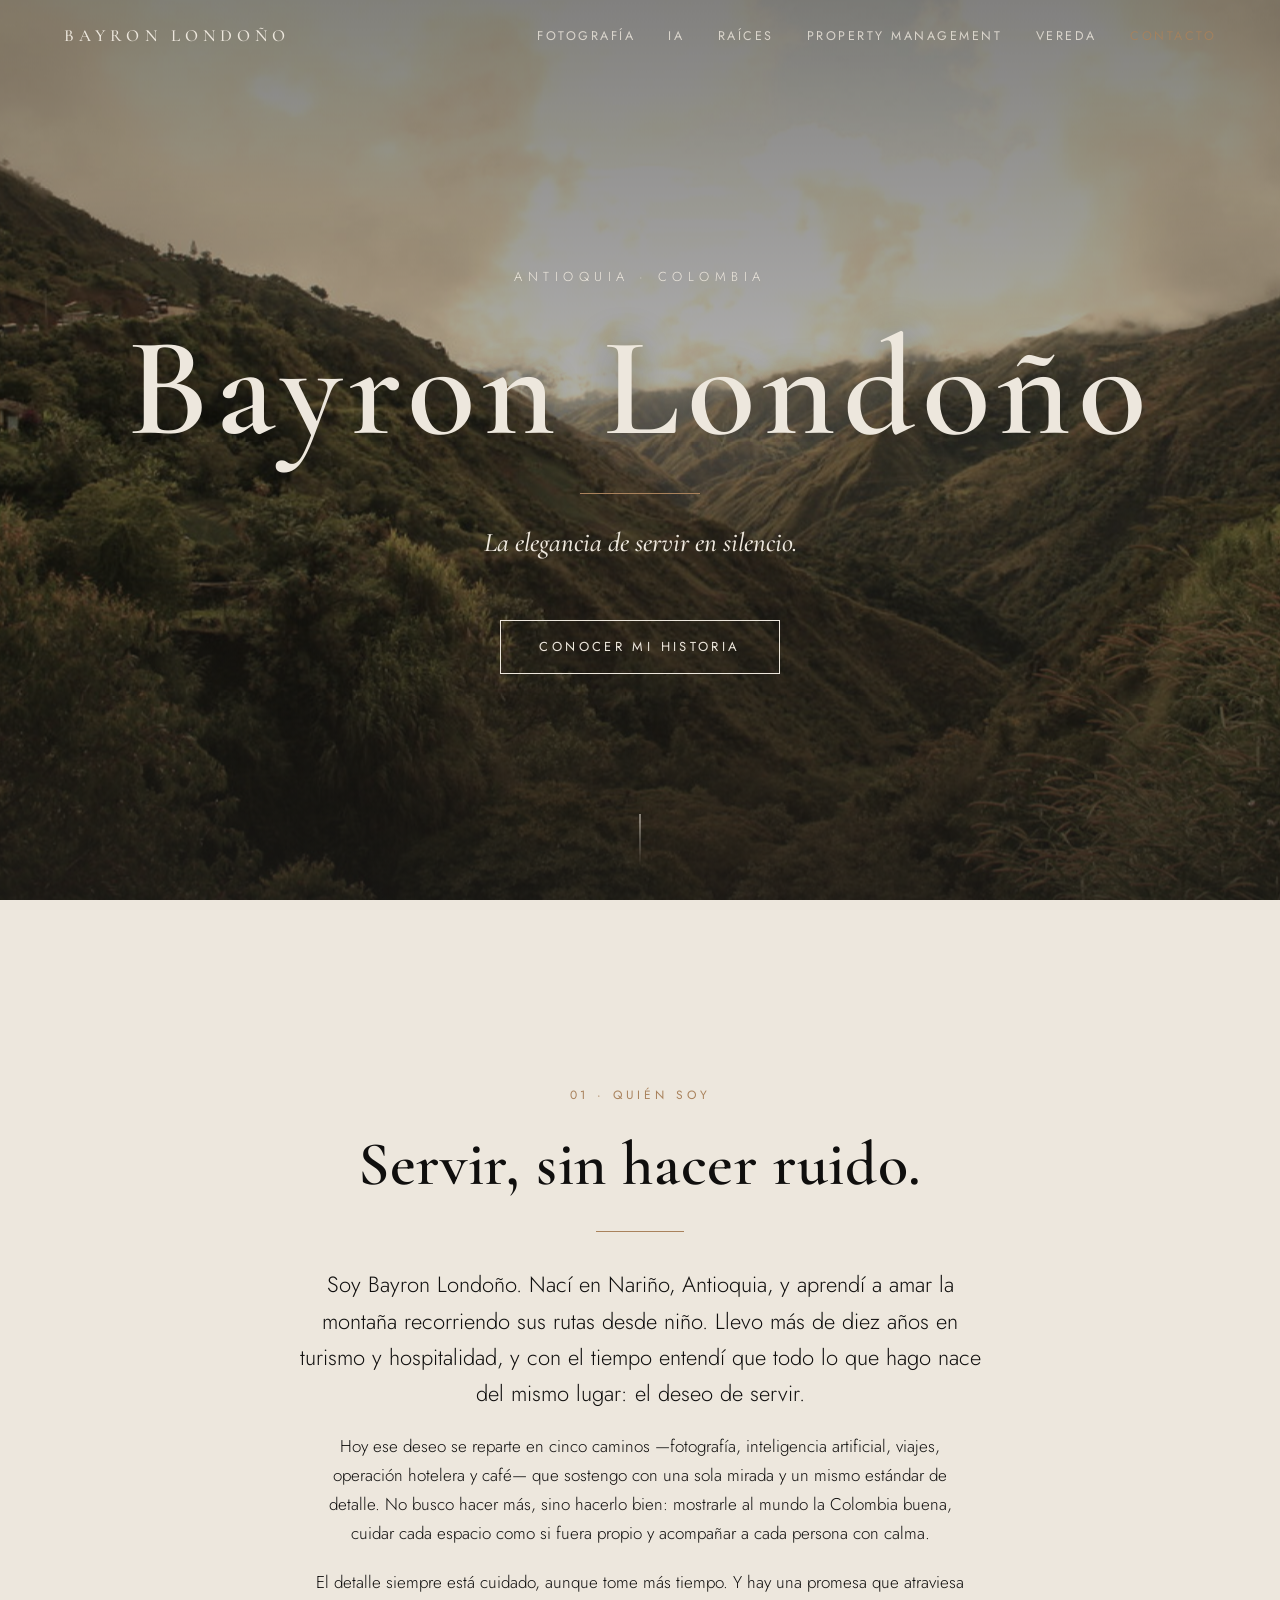
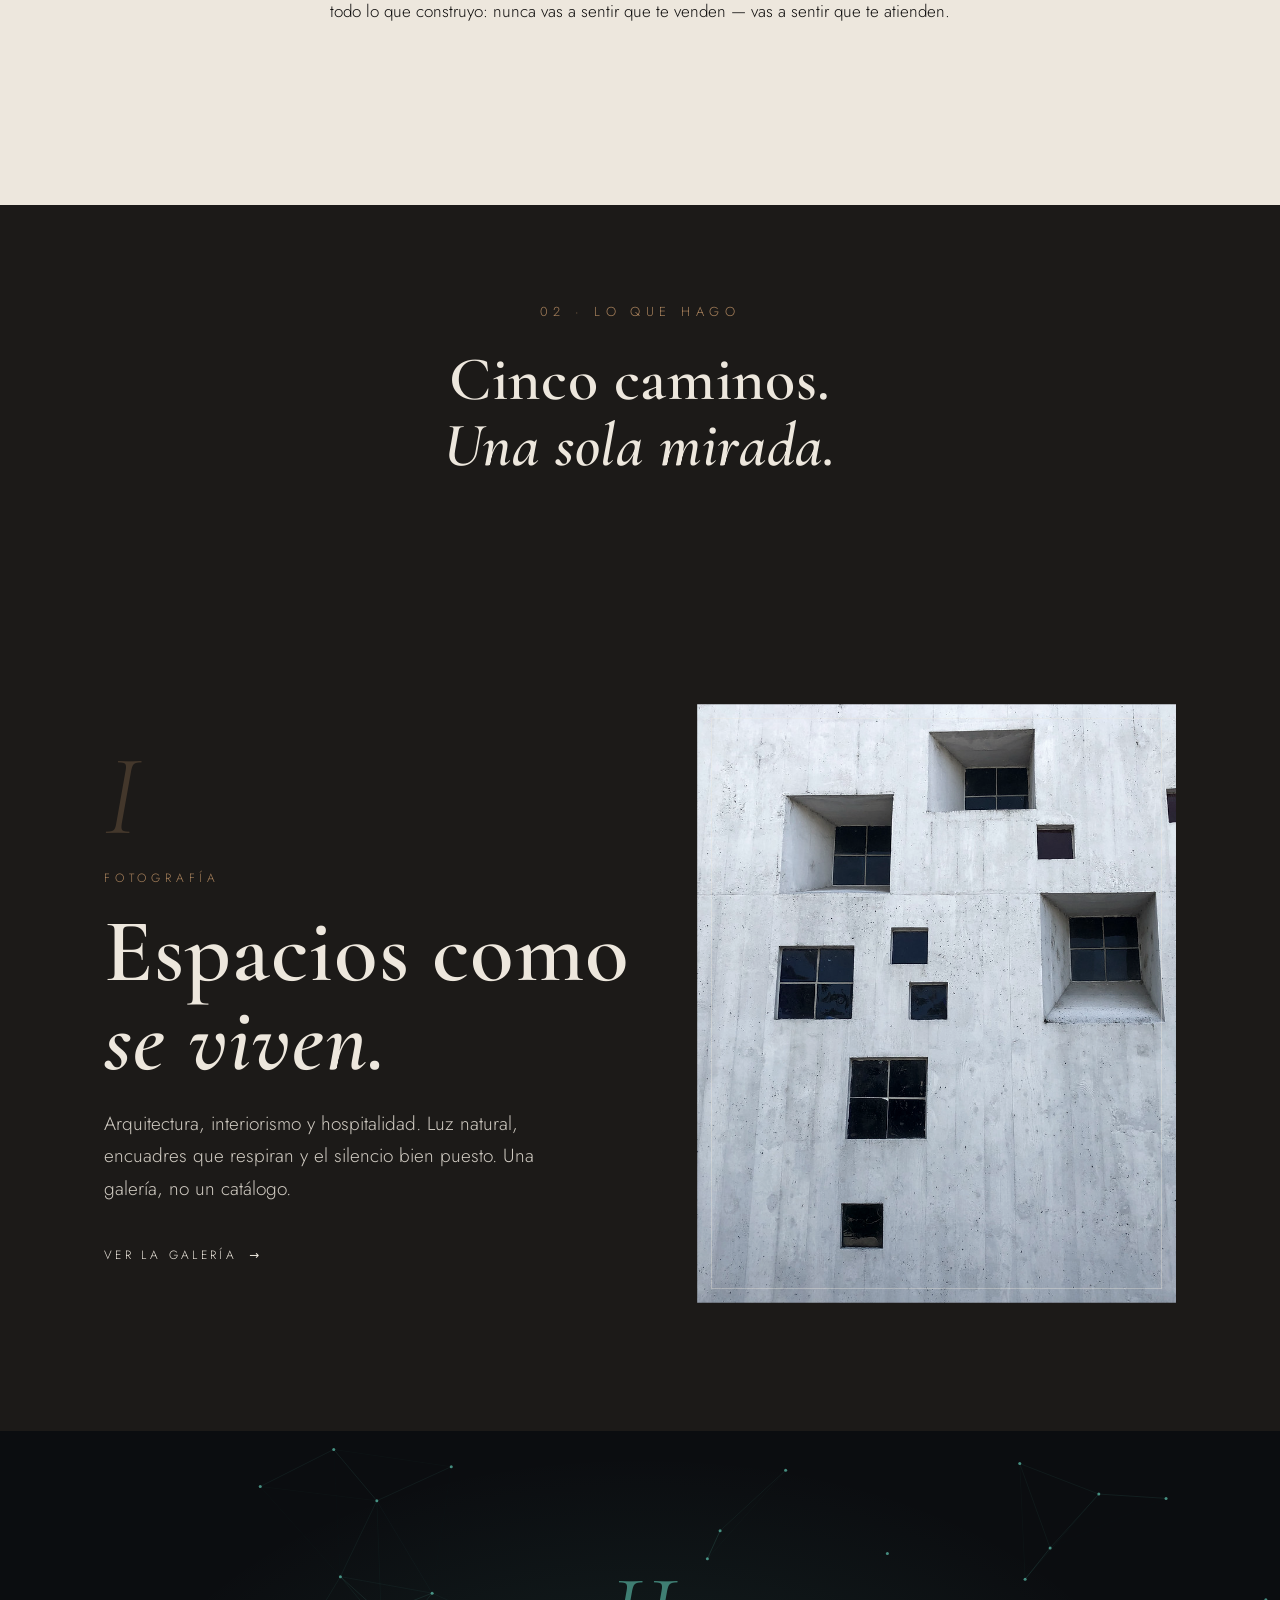
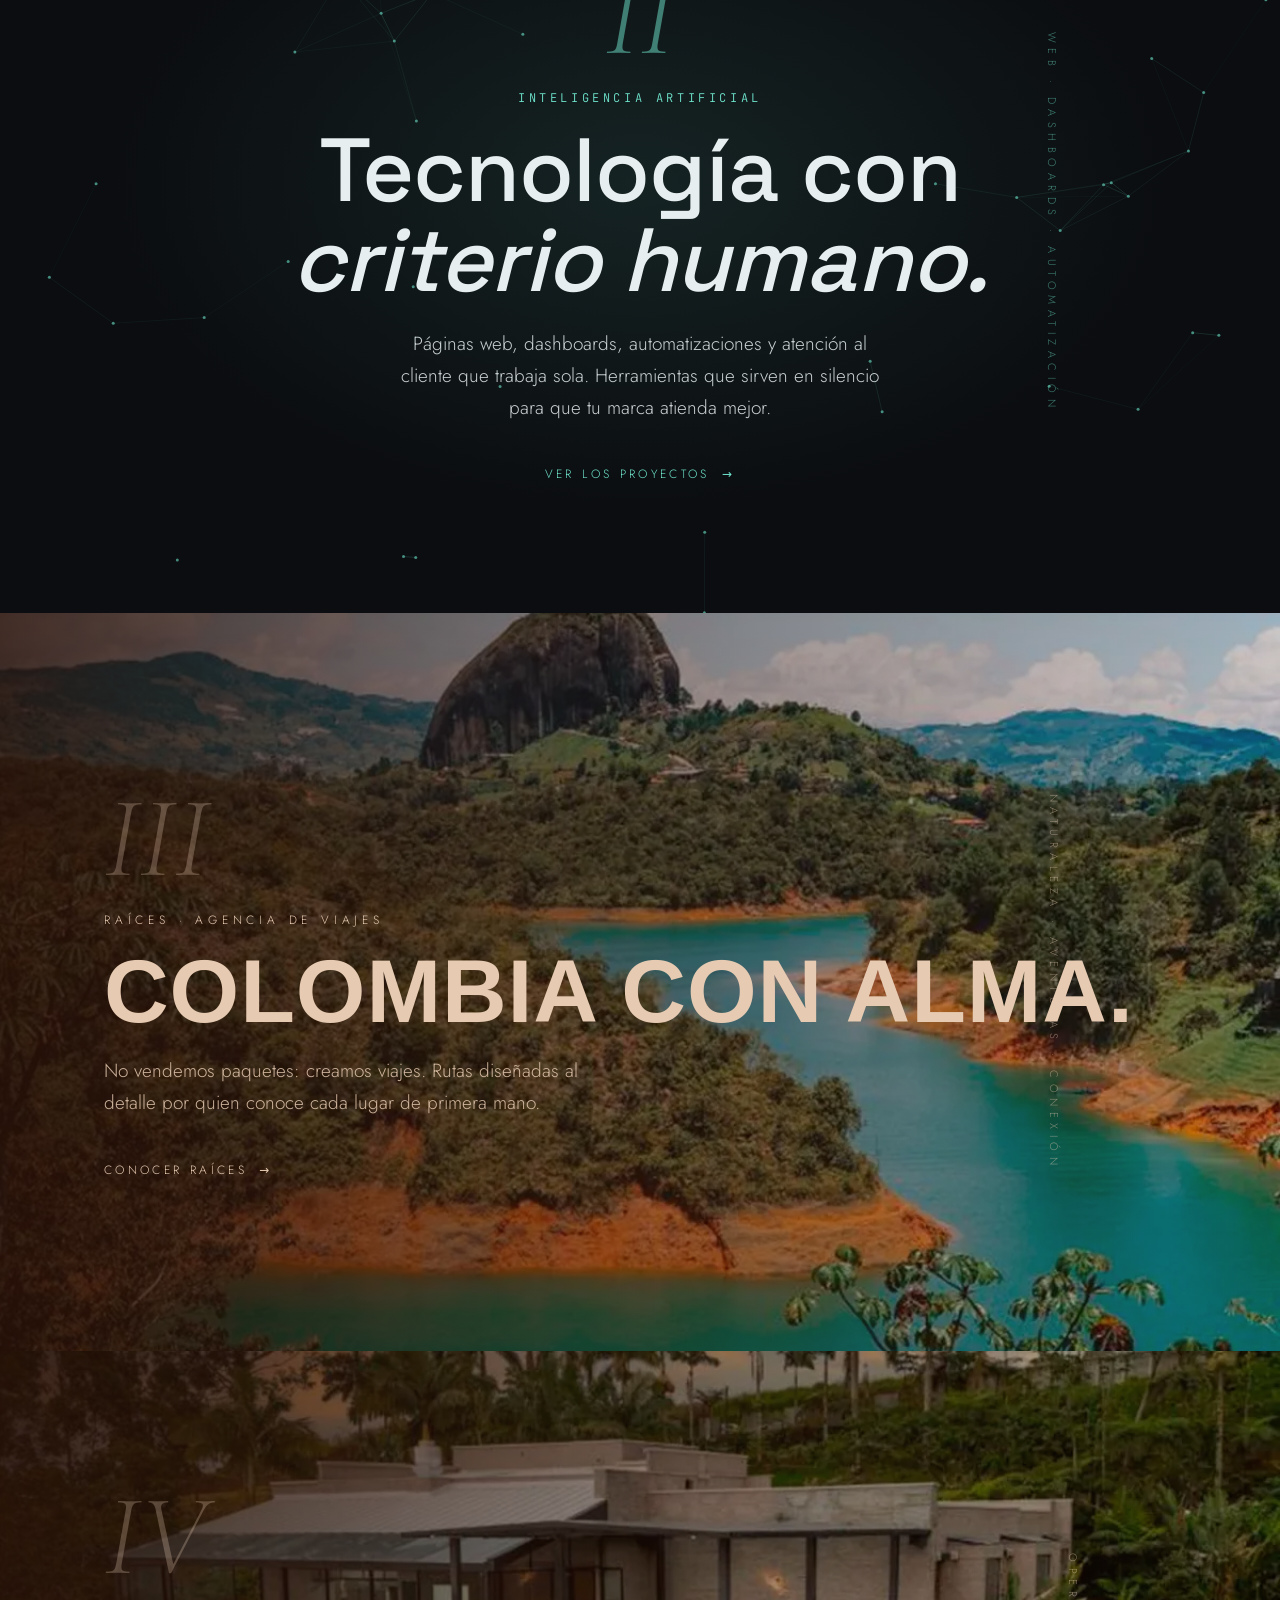
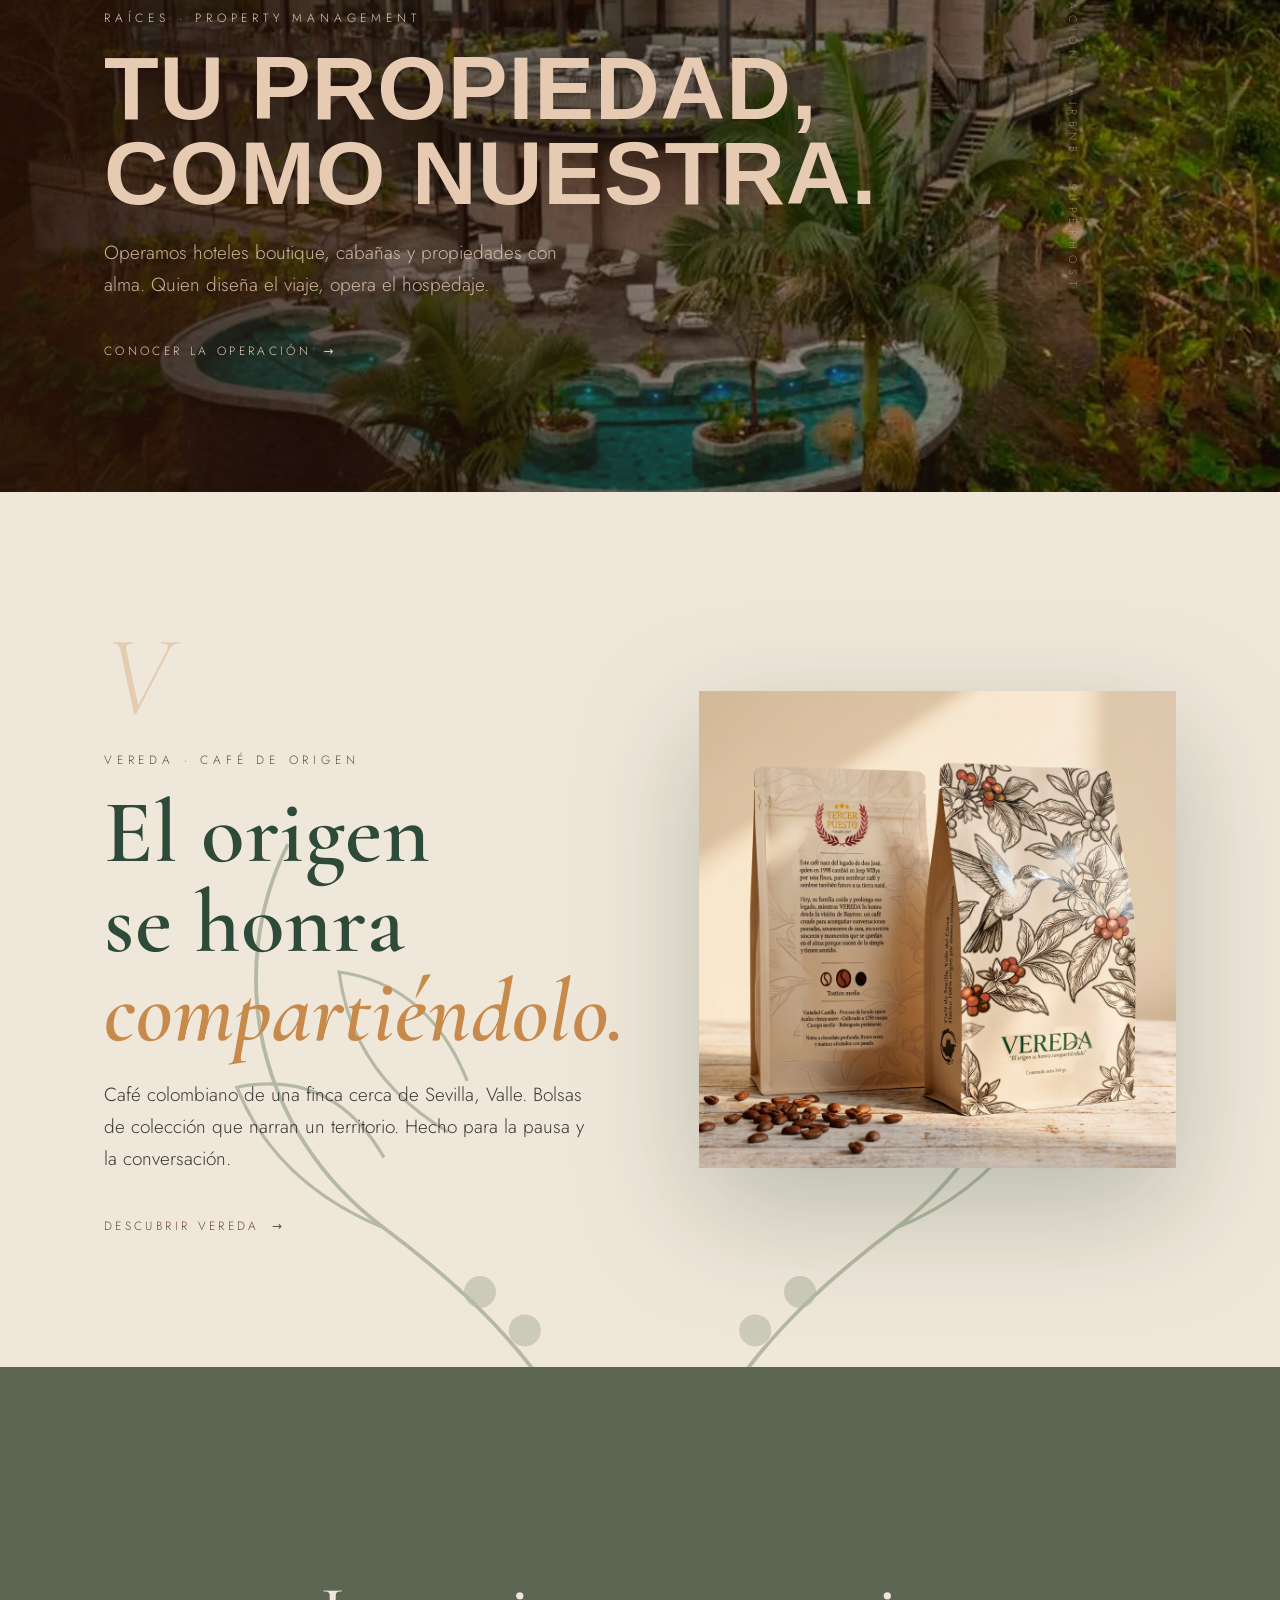
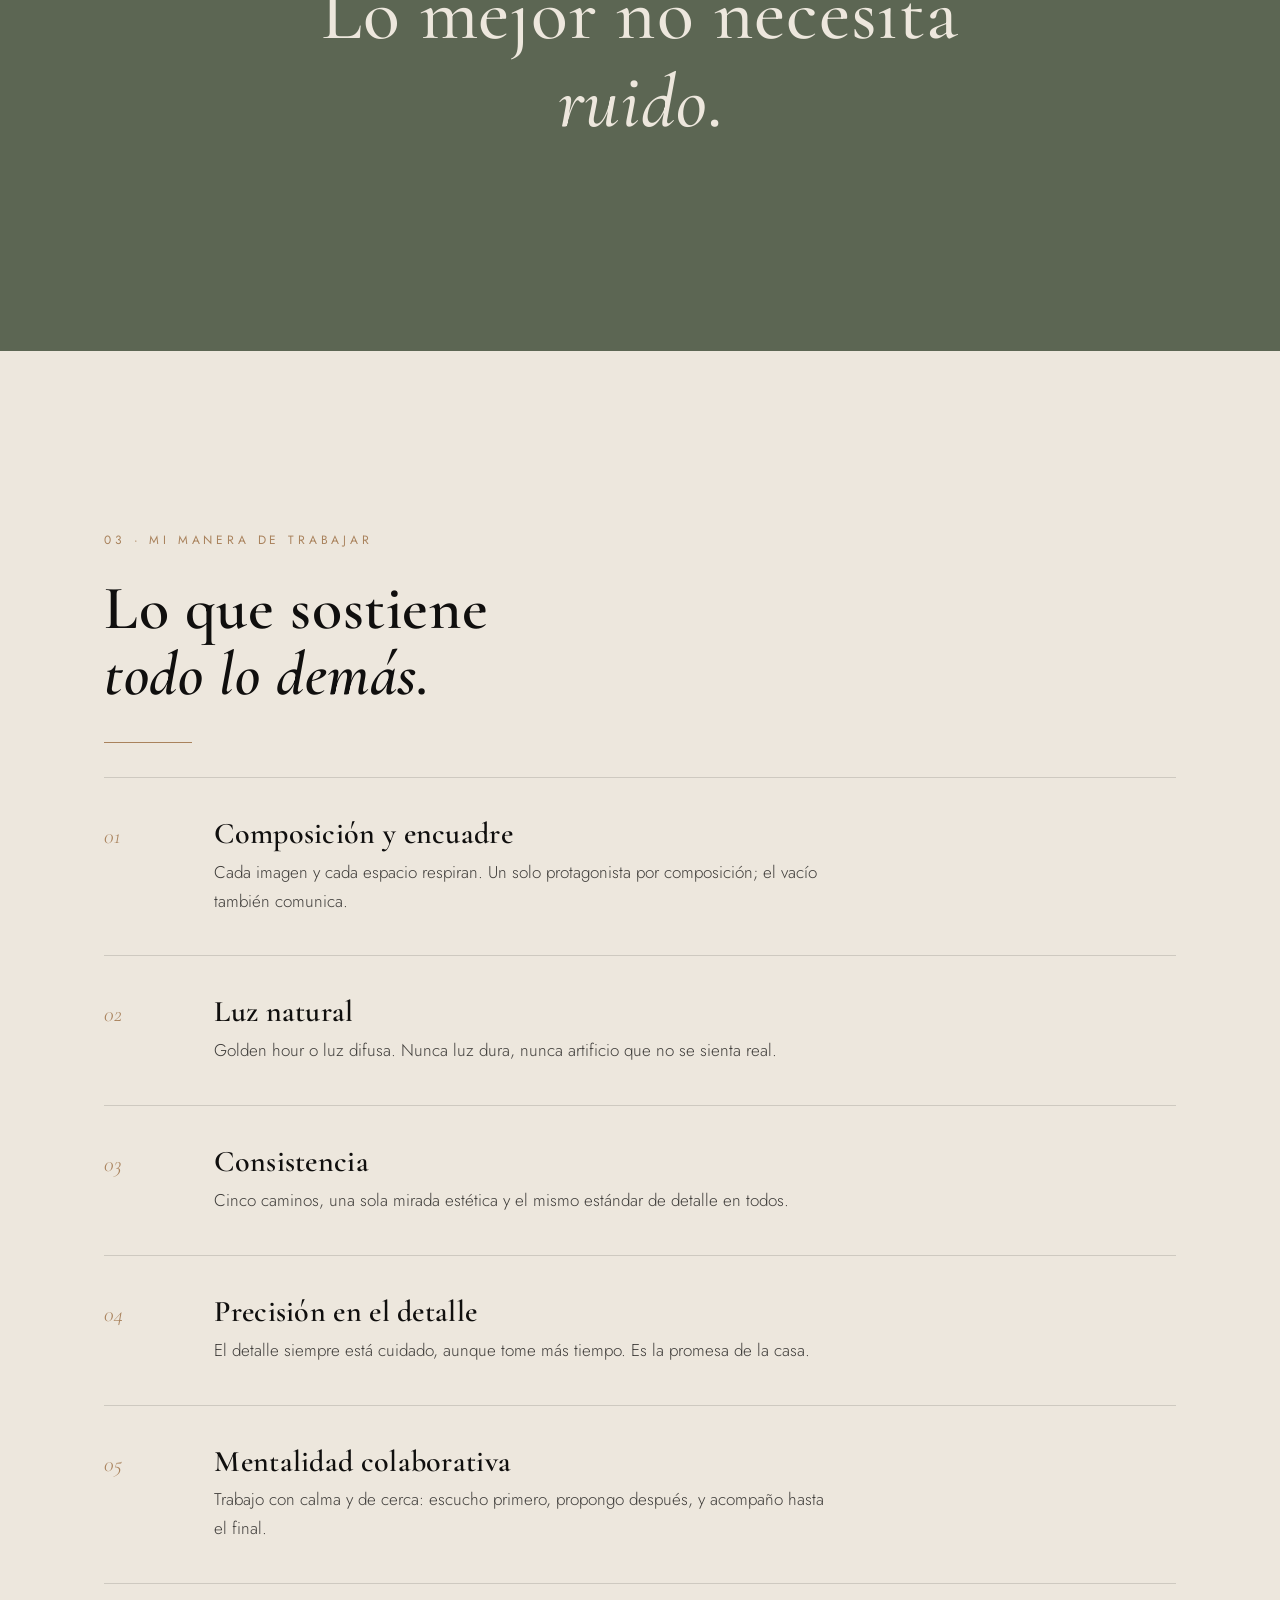
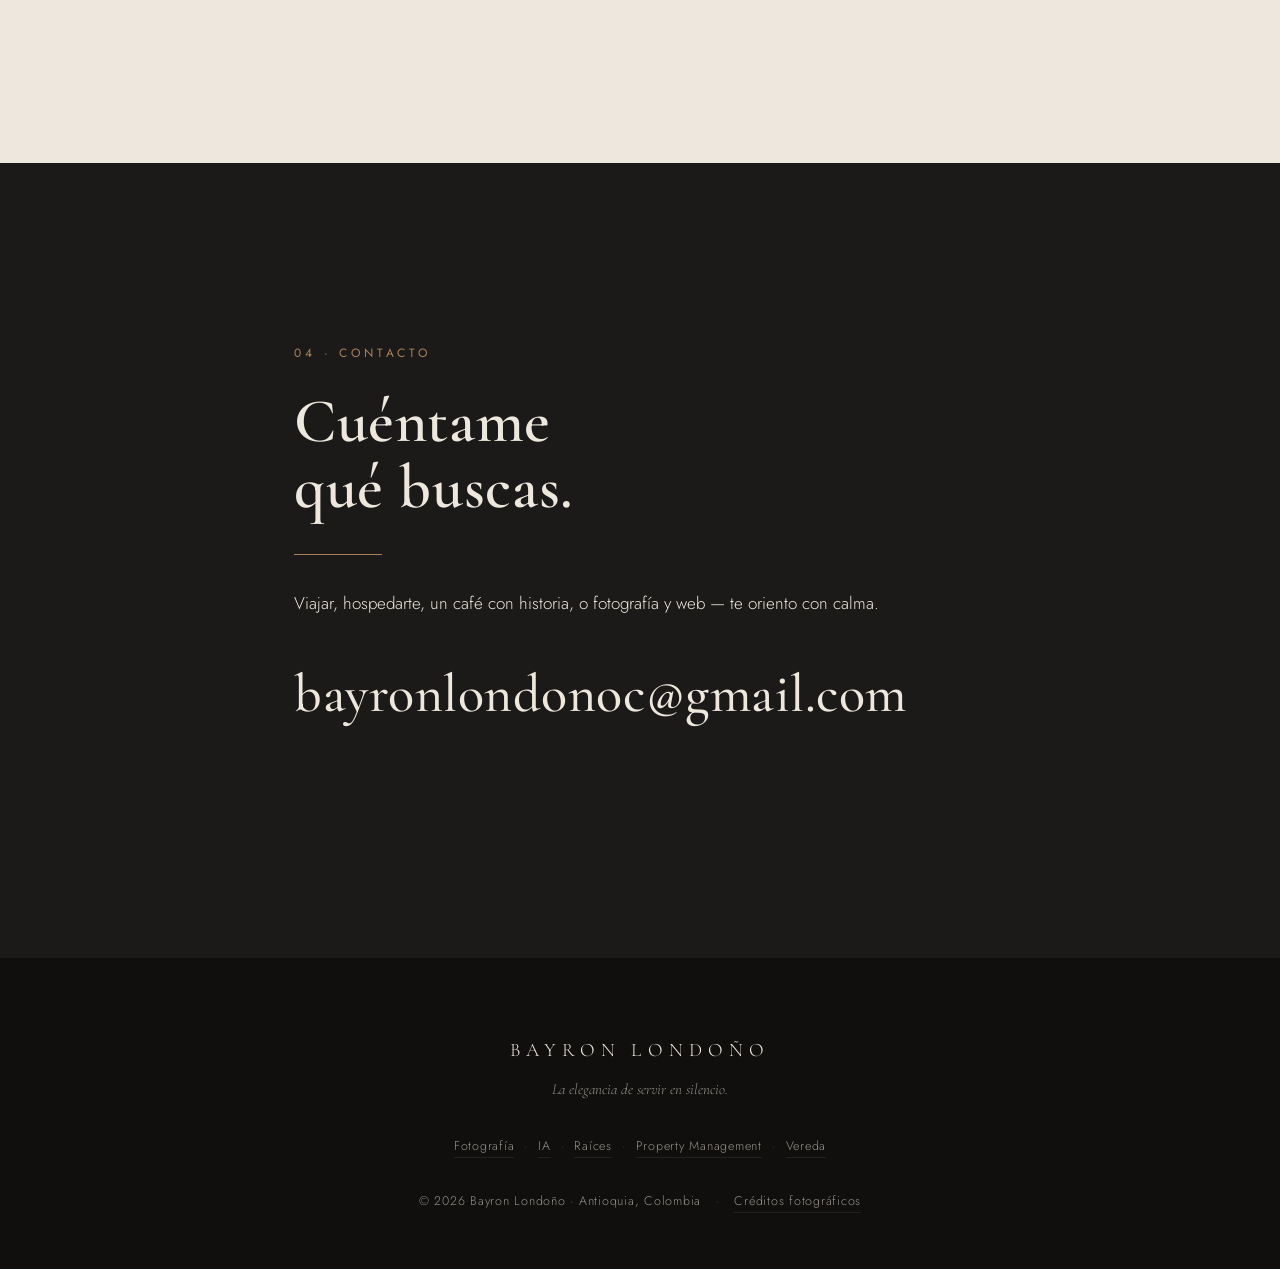
==== commit 2f4f3e2a: "Home sin botón de WhatsApp + mensaje de Vereda apto para bot El contacto genérico sale de la home: e" ====
--- a/index.html
+++ b/index.html
@@ -213,7 +213,6 @@
       <p class="reveal">Viajar, hospedarte, un café con historia, o fotografía y web — te oriento con calma.</p>
       <a class="contacto-mail reveal" href="mailto:bayronlondonoc@gmail.com">bayronlondonoc@gmail.com</a>
       <div class="contacto-acciones reveal">
-        <a class="btn btn-arena" data-whatsapp data-wa-msg="Hola Bayron, vengo de tu página web y quiero conversar contigo." href="#" hidden>Escribir por WhatsApp</a>
         <a class="contacto-red" data-instagram href="#" hidden target="_blank" rel="noopener">Instagram</a>
       </div>
     </div>
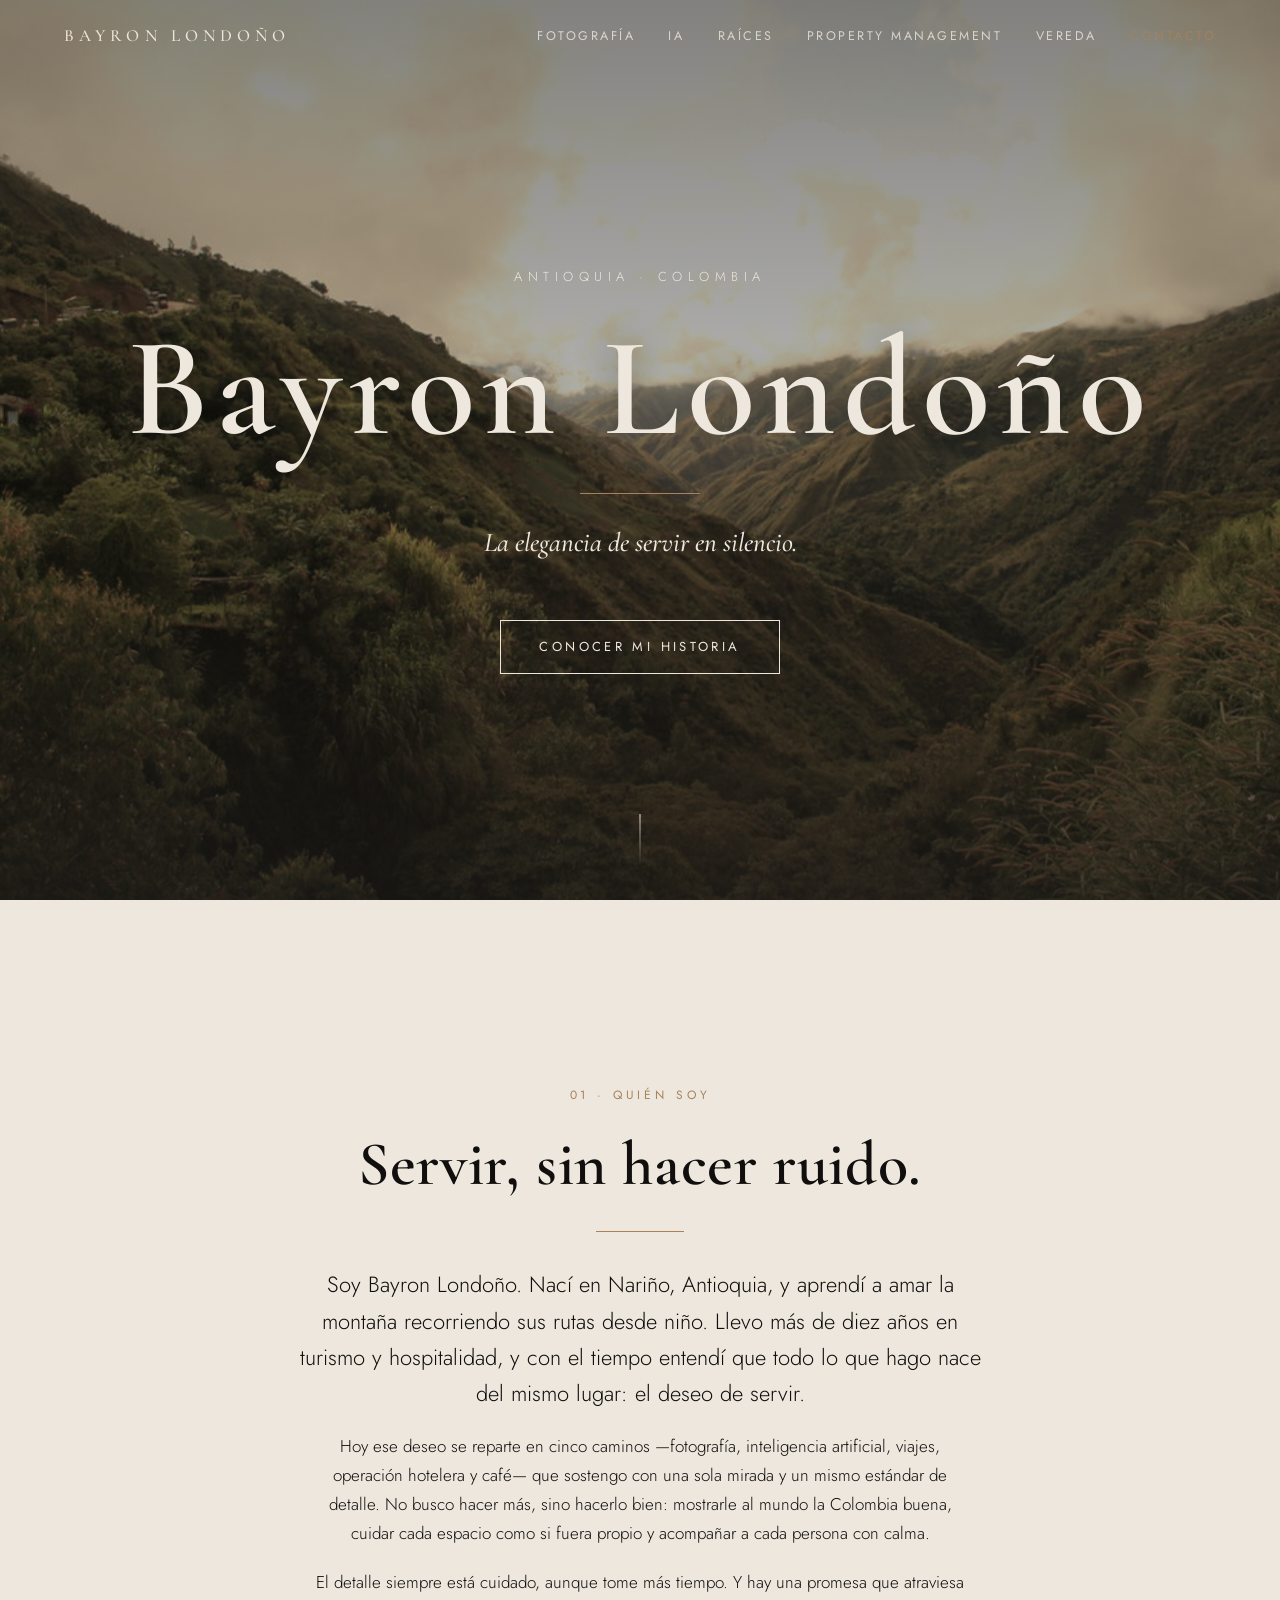
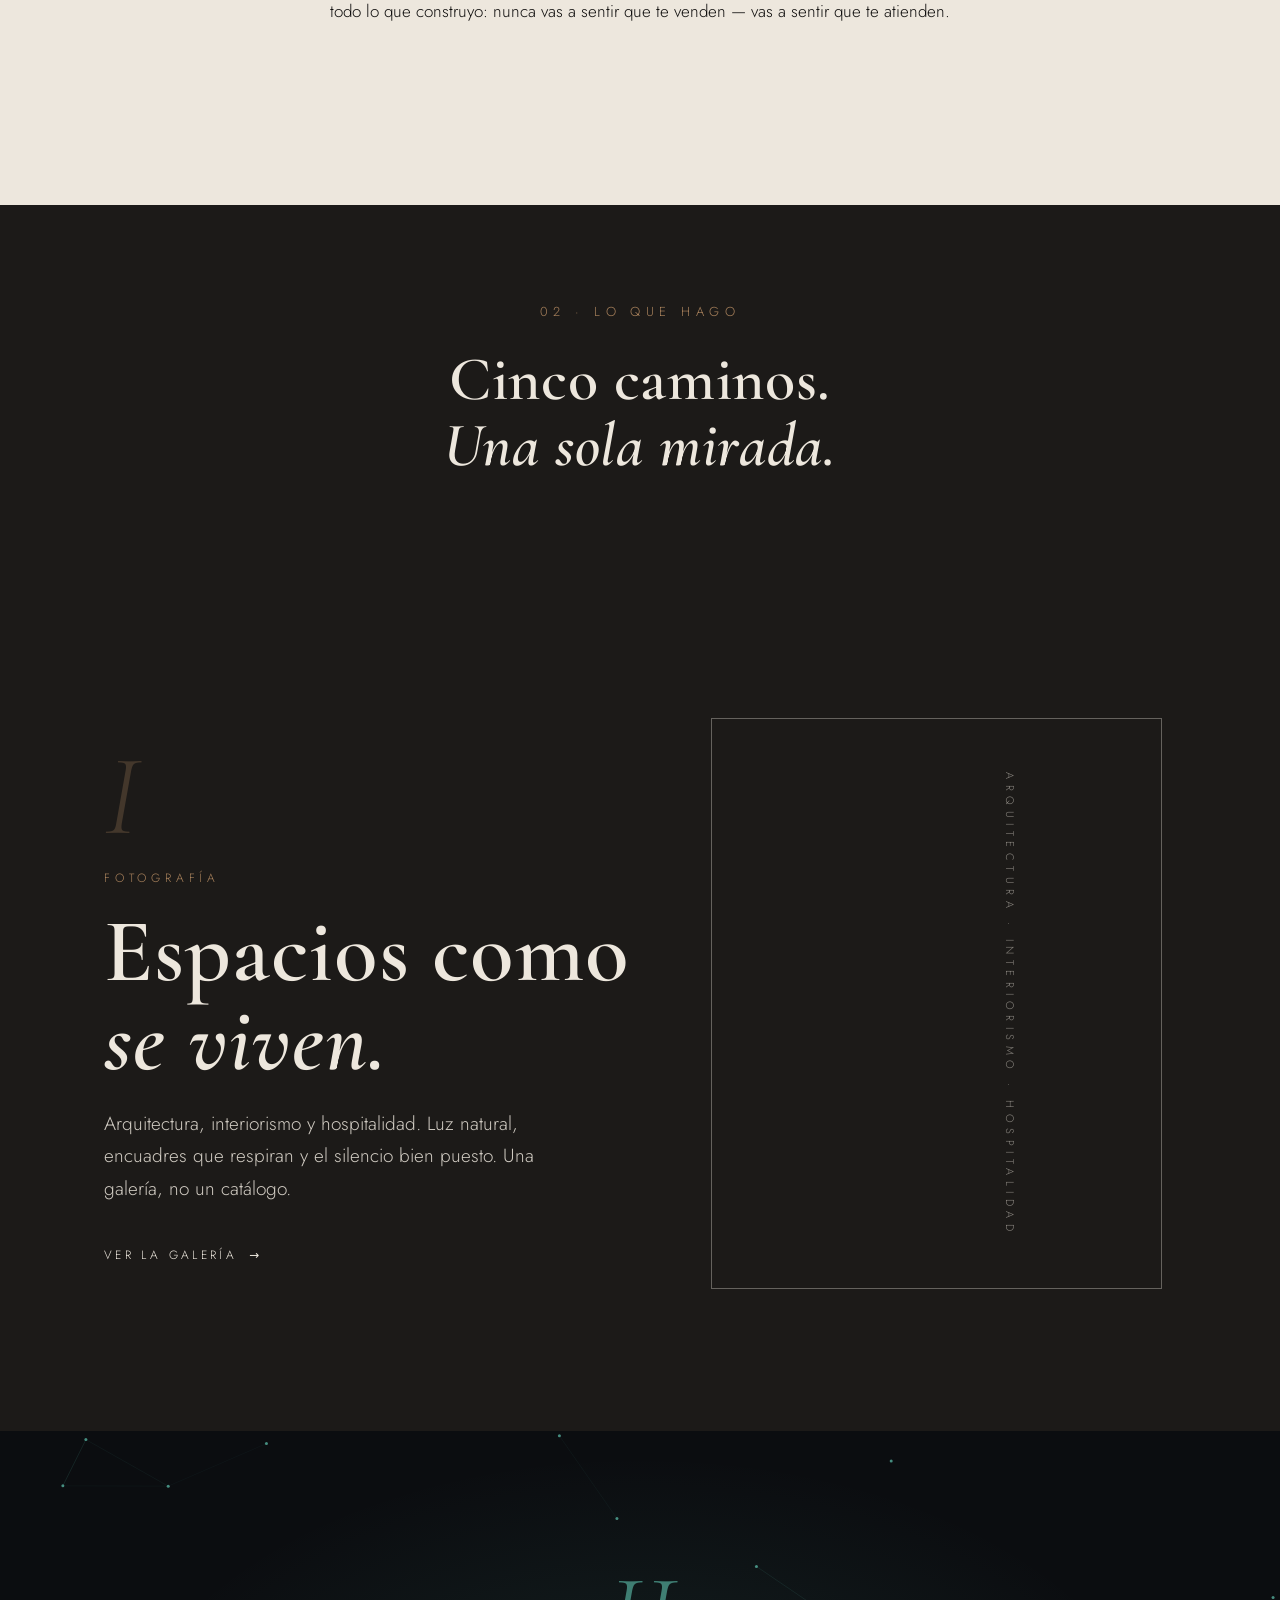
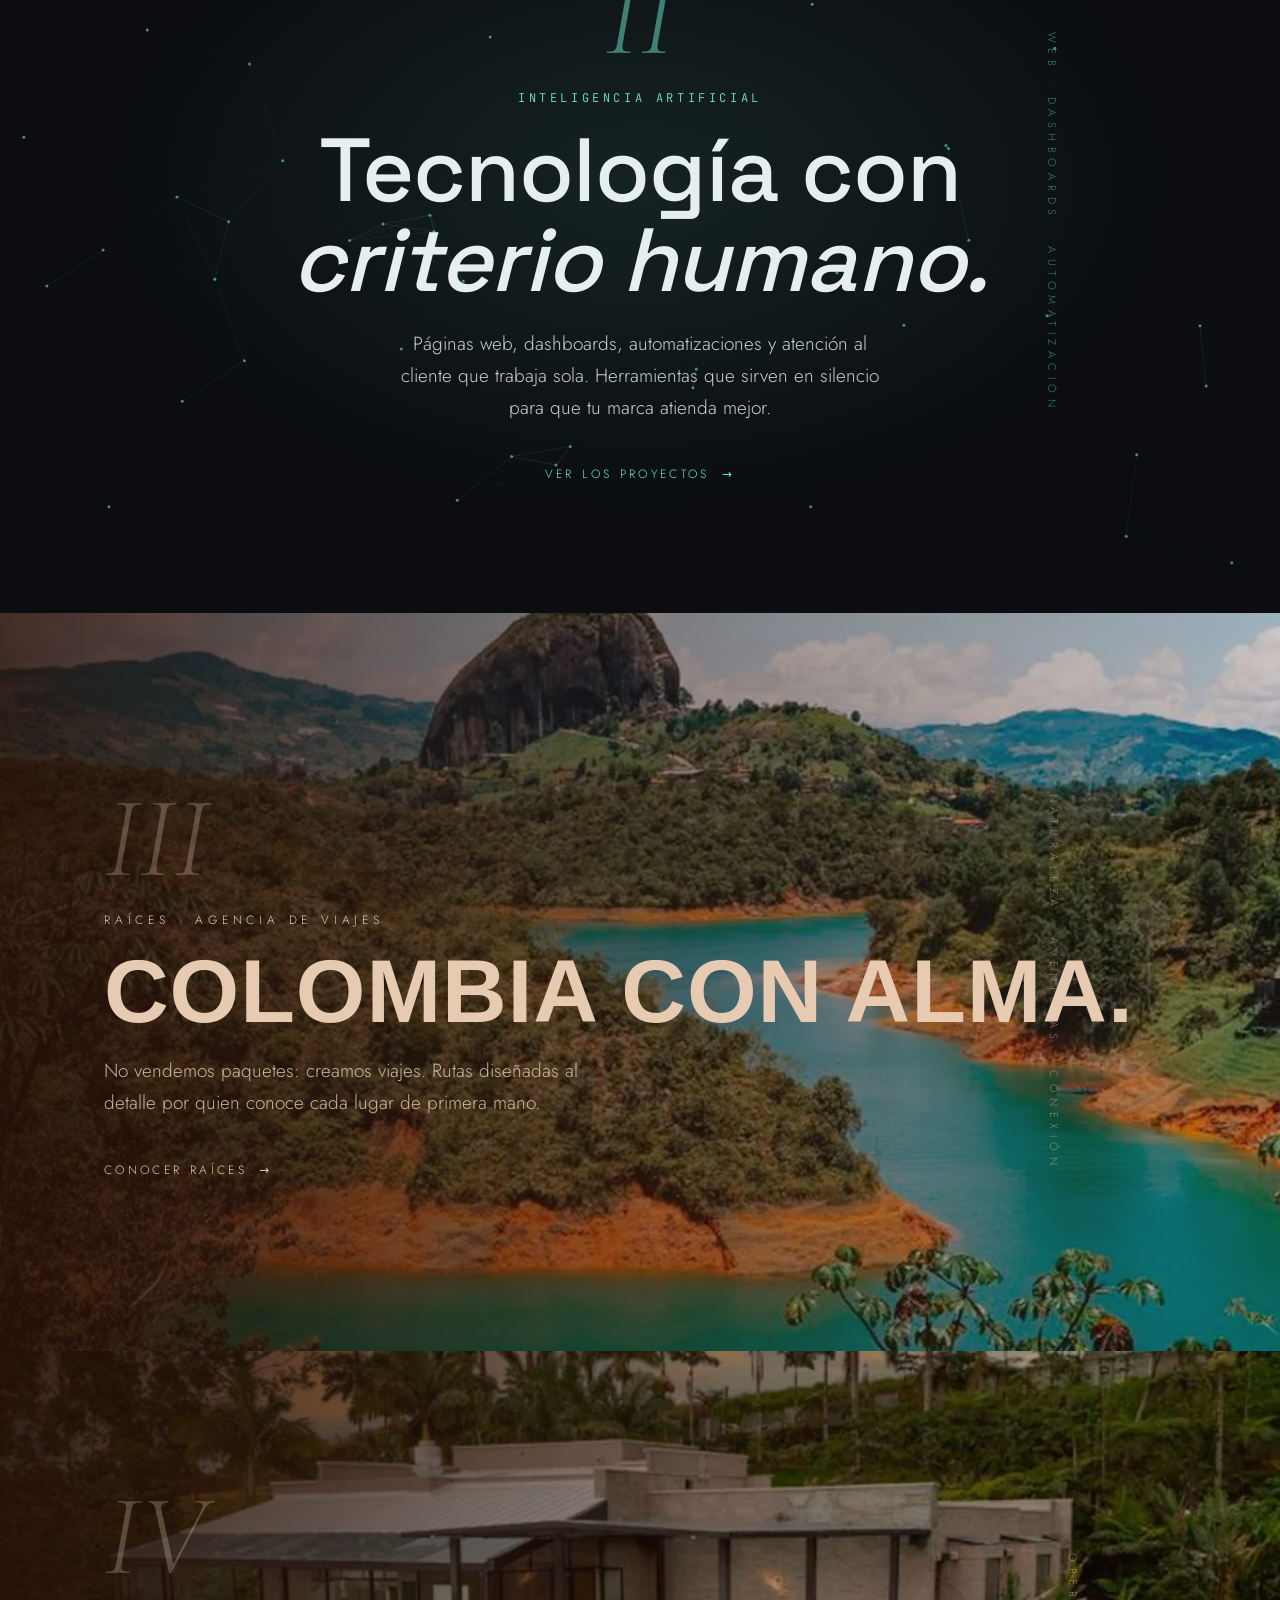
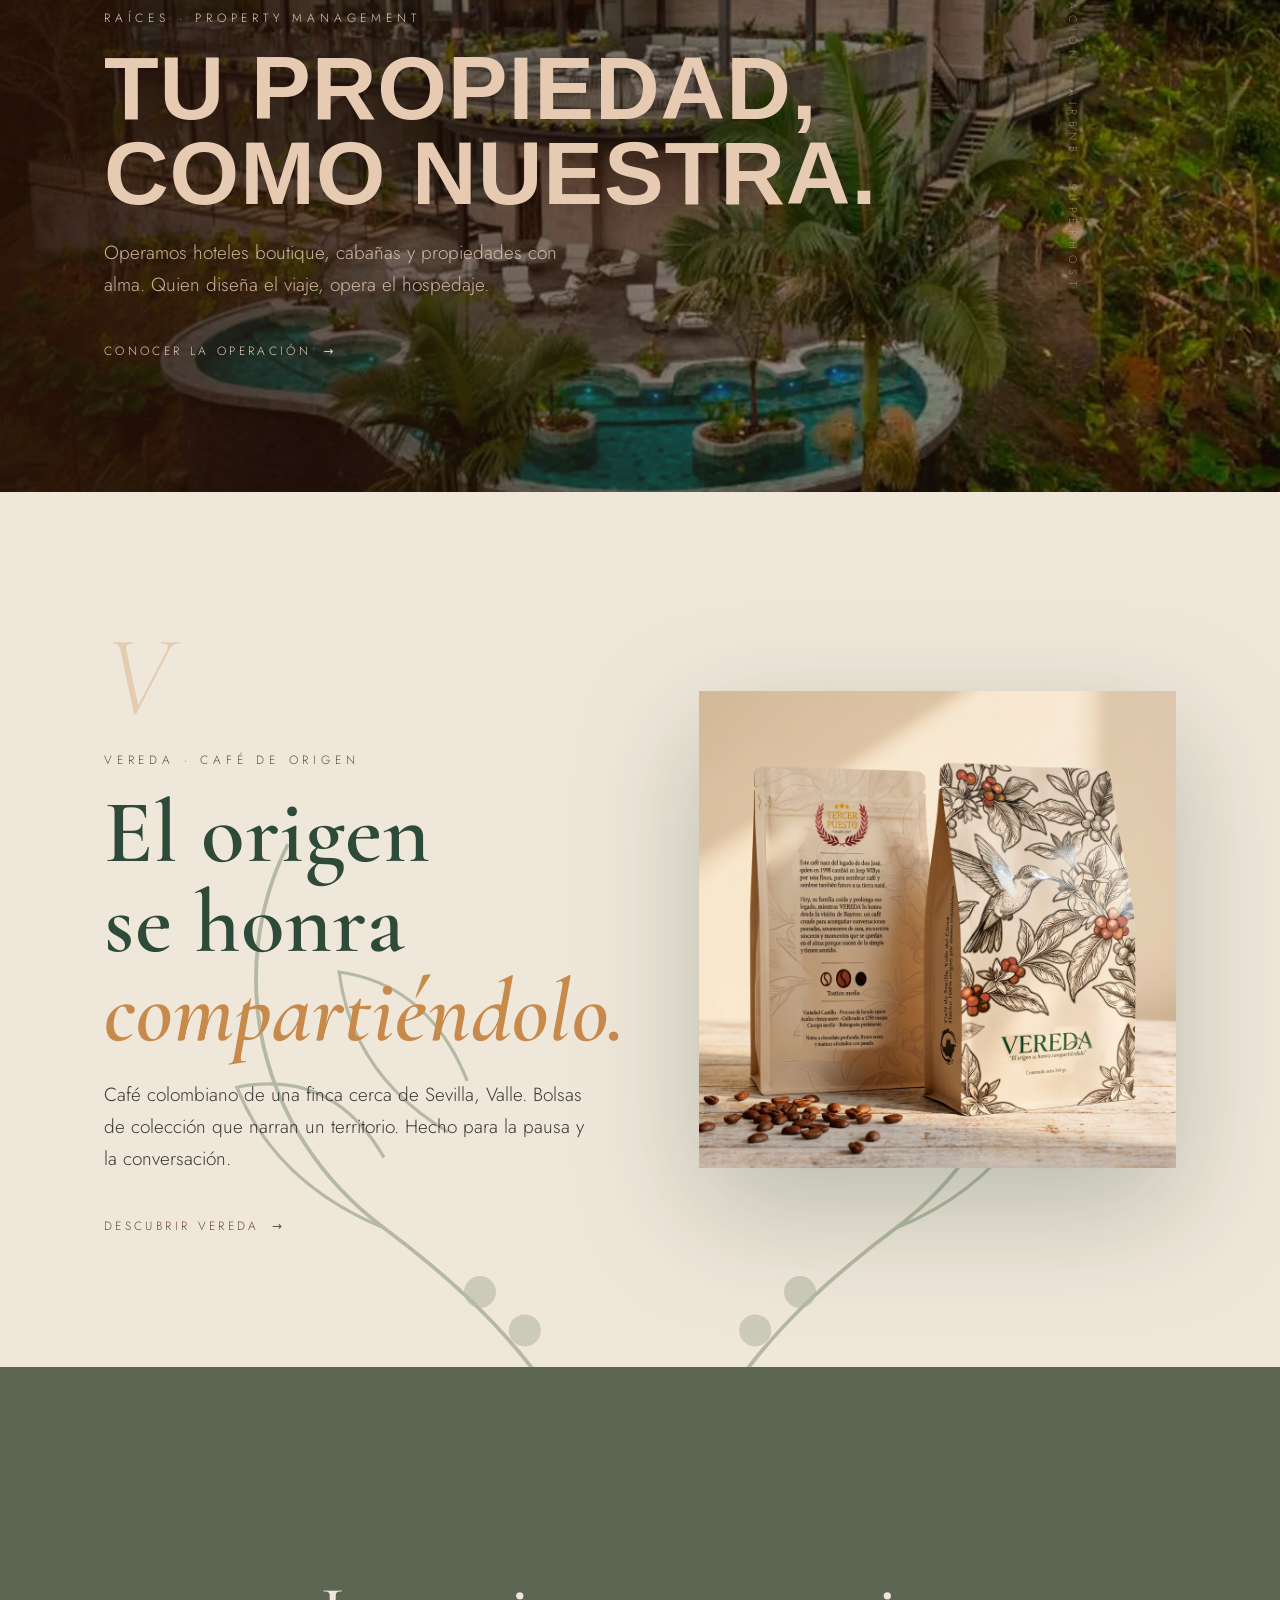
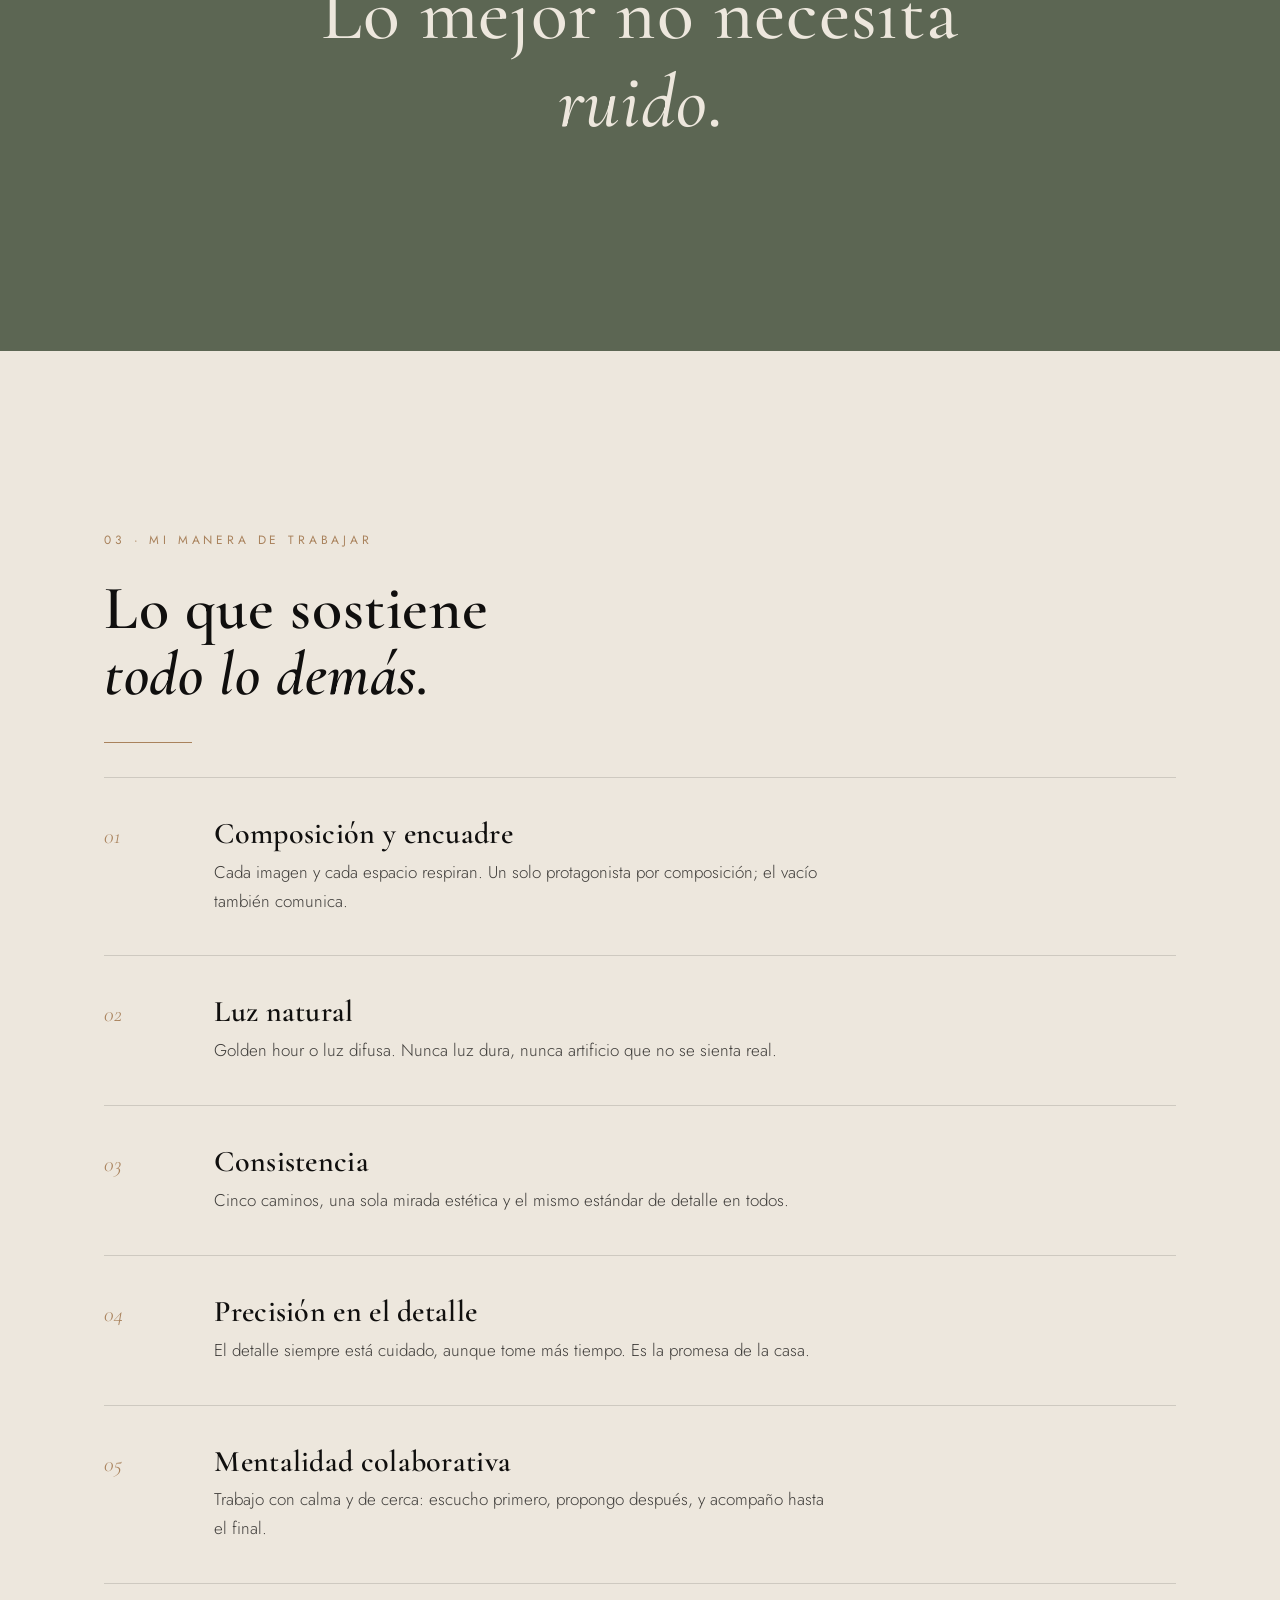
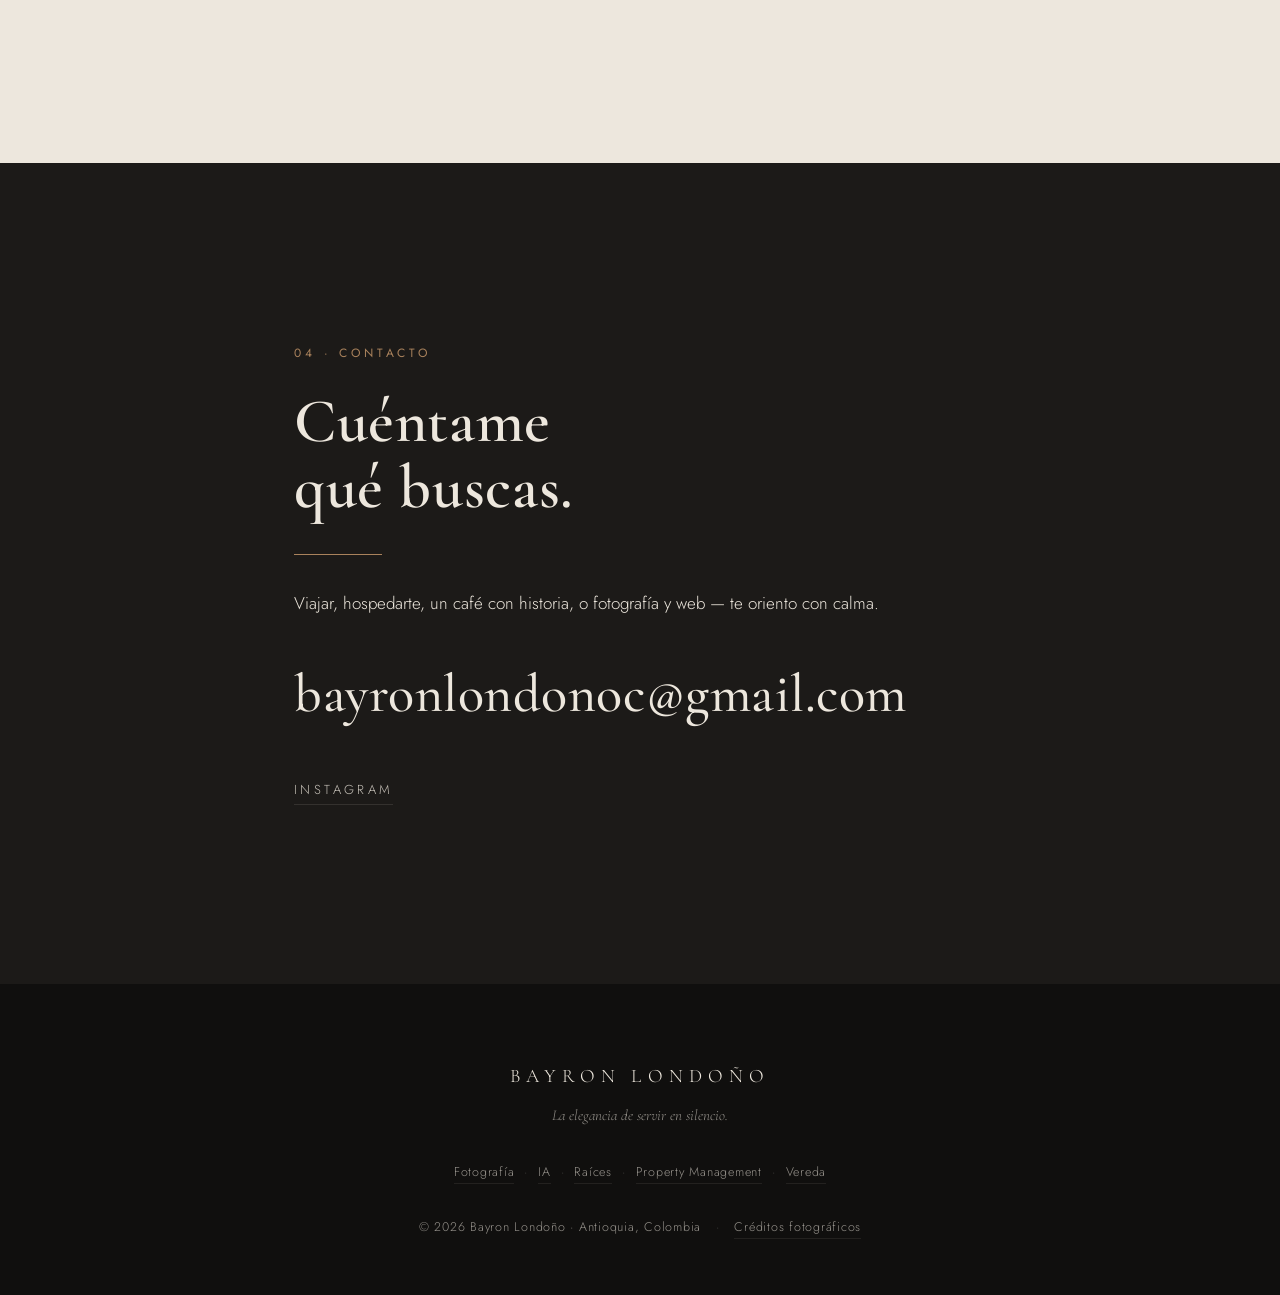
==== commit 3c828a2e: "Propuesta de fotografía + pendientes de marca - Nueva página privada /propuestafotografia (noindex):" ====
--- a/index.html
+++ b/index.html
@@ -19,7 +19,7 @@
   <link rel="preconnect" href="https://fonts.googleapis.com">
   <link rel="preconnect" href="https://fonts.gstatic.com" crossorigin>
   <link rel="stylesheet" href="https://fonts.googleapis.com/css2?family=Cormorant+Garamond:ital,wght@0,500;0,600;0,700;1,500;1,600&family=Jost:wght@300;400;500&family=Space+Grotesk:wght@400;500&family=JetBrains+Mono:wght@400;500&display=swap">
-  <link rel="stylesheet" href="styles.css?v=20260709">
+  <link rel="stylesheet" href="styles.css?v=20260801">
   <script>document.documentElement.classList.add("js");</script>
 </head>
 <body>
@@ -238,7 +238,7 @@
 
 <script defer src="lib/gsap.min.js"></script>
 <script defer src="lib/ScrollTrigger.min.js"></script>
-<script defer src="lib/manifest.js?v=20260709"></script>
-<script defer src="main.js?v=20260709"></script>
+<script defer src="lib/manifest.js?v=20260801"></script>
+<script defer src="main.js?v=20260801"></script>
 </body>
 </html>
--- a/styles.css
+++ b/styles.css
@@ -714,3 +714,136 @@
   .hero-scroll span { animation: none; opacity: 0.4; transform: none; }
   .rc-marquee-track { animation: none; }
 }
+
+/* -------------------------------------------------------------
+   12. Propuesta de fotografía — página privada (/propuestafotografia)
+   ------------------------------------------------------------- */
+.page-propuesta {
+  --pf-arena: var(--arena);
+  --pf-linea: rgba(237, 231, 221, 0.14);
+  background: var(--carbon);
+  color: var(--lino);
+}
+
+/* Hero */
+.pf-hero { position: relative; min-height: min(100svh, 900px); display: flex; align-items: flex-end; overflow: hidden; }
+.pf-hero-media { position: absolute; inset: 0; }
+.pf-hero-media img { width: 100%; height: 100%; object-fit: cover; }
+.pf-hero-media::after {
+  content: ""; position: absolute; inset: 0;
+  background: linear-gradient(180deg, rgba(16,15,14,0.74) 0%, rgba(16,15,14,0.32) 38%, rgba(16,15,14,0.93) 100%);
+}
+.pf-hero-inner { position: relative; padding: clamp(120px, 18vh, 200px) 0 clamp(52px, 7vw, 88px); width: 100%; }
+.pf-hero h1 {
+  font-family: var(--font-display); font-weight: 600;
+  font-size: clamp(40px, 7.4vw, 92px); line-height: 1.02; letter-spacing: -0.015em;
+  max-width: 15ch; margin-bottom: 26px;
+}
+.pf-hero h1 em { font-style: italic; color: var(--pf-arena); }
+.pf-hero-sub { max-width: 48ch; font-size: clamp(16px, 1.7vw, 19px); opacity: 0.86; }
+.pf-hero-foot {
+  display: flex; flex-wrap: wrap; align-items: center; gap: 16px 32px;
+  margin-top: clamp(30px, 4vw, 46px); padding-top: 26px; border-top: 1px solid var(--pf-linea);
+}
+.pf-hero-price { font-family: var(--font-display); font-size: clamp(24px, 3.2vw, 36px); line-height: 1; }
+.pf-hero-price span { display: block; font-family: var(--font-body); font-size: 11px; letter-spacing: 0.3em; text-transform: uppercase; opacity: 0.55; margin-bottom: 8px; }
+
+/* Bloques */
+.pf-section { padding: clamp(74px, 10vw, 130px) 0; border-top: 1px solid var(--pf-linea); }
+.pf-section--tinta { background: var(--tinta); }
+.pf-head { max-width: 780px; margin-bottom: clamp(40px, 5vw, 66px); }
+.pf-head h2 { font-family: var(--font-display); font-weight: 600; font-size: clamp(30px, 4.6vw, 56px); line-height: 1.08; letter-spacing: -0.01em; }
+.pf-head h2 em { font-style: italic; color: var(--pf-arena); }
+.pf-head p { margin-top: 20px; opacity: 0.82; max-width: 62ch; }
+.pf-k { font-size: 11px; letter-spacing: 0.34em; text-transform: uppercase; opacity: 0.5; margin-bottom: 18px; }
+
+/* Argumento a dos columnas */
+.pf-cols { display: grid; grid-template-columns: 1fr; gap: clamp(28px, 4vw, 56px); }
+@media (min-width: 860px) { .pf-cols { grid-template-columns: 1.05fr 1fr; align-items: start; } }
+.pf-cols p + p { margin-top: 18px; }
+.pf-quote {
+  font-family: var(--font-display); font-style: italic; font-size: clamp(22px, 3vw, 32px);
+  line-height: 1.3; color: var(--pf-arena); border-left: 1px solid var(--pf-arena); padding-left: 26px;
+}
+
+/* Cifras */
+.pf-stats { display: grid; grid-template-columns: repeat(2, 1fr); gap: 1px; background: var(--pf-linea); margin-top: clamp(44px, 6vw, 72px); }
+@media (min-width: 760px) { .pf-stats { grid-template-columns: repeat(4, 1fr); } }
+.pf-stat { background: var(--carbon); padding: clamp(26px, 3.4vw, 40px) clamp(18px, 2.4vw, 30px); }
+.pf-section--tinta .pf-stat { background: var(--tinta); }
+.pf-stat b { display: block; font-family: var(--font-display); font-weight: 600; font-size: clamp(30px, 4.4vw, 48px); line-height: 1; color: var(--pf-arena); }
+.pf-stat span { display: block; margin-top: 12px; font-size: 11.5px; letter-spacing: 0.2em; text-transform: uppercase; opacity: 0.6; line-height: 1.6; }
+
+/* Galería */
+.pf-gal { display: grid; grid-template-columns: repeat(2, 1fr); gap: clamp(8px, 1.1vw, 14px); }
+@media (min-width: 900px) { .pf-gal { grid-template-columns: repeat(4, 1fr); } }
+.pf-shot { position: relative; overflow: hidden; background: var(--carbon-2); display: block; aspect-ratio: 3 / 2; }
+.pf-shot img { width: 100%; height: 100%; object-fit: cover; display: block; transition: transform 1.1s var(--ease-out); }
+.pf-shot:hover img { transform: scale(1.045); }
+@media (min-width: 900px) { .pf-shot--wide { grid-column: span 2; } }
+.pf-shot::after { content: ""; position: absolute; inset: 0; pointer-events: none; box-shadow: inset 0 0 0 1px rgba(237, 231, 221, 0.07); }
+.pf-gal-note { margin-top: 22px; font-size: 13px; letter-spacing: 0.04em; opacity: 0.5; }
+
+/* Qué incluye */
+.pf-list { display: grid; grid-template-columns: 1fr; gap: 1px; background: var(--pf-linea); }
+@media (min-width: 700px) { .pf-list { grid-template-columns: repeat(2, 1fr); } }
+@media (min-width: 1040px) { .pf-list { grid-template-columns: repeat(3, 1fr); } }
+.pf-item { background: var(--carbon); padding: clamp(28px, 3.2vw, 40px); }
+.pf-section--tinta .pf-item { background: var(--tinta); }
+.pf-item i { font-style: normal; font-family: var(--font-display); font-size: 14px; letter-spacing: 0.2em; color: var(--pf-arena); }
+.pf-item h3 { font-family: var(--font-display); font-weight: 600; font-size: clamp(21px, 2.3vw, 26px); margin: 14px 0 10px; }
+.pf-item p { font-size: 15.5px; opacity: 0.76; line-height: 1.65; }
+
+/* Inversión */
+.pf-precio { border: 1px solid var(--pf-linea); padding: clamp(34px, 5vw, 68px); text-align: center; }
+.pf-precio-k { font-size: 11px; letter-spacing: 0.34em; text-transform: uppercase; opacity: 0.55; }
+.pf-precio-num {
+  font-family: var(--font-display); font-weight: 600; letter-spacing: -0.02em;
+  font-size: clamp(50px, 10.5vw, 116px); line-height: 1; margin: 18px 0 10px;
+}
+.pf-precio-num sup { font-size: 0.26em; vertical-align: super; letter-spacing: 0.16em; opacity: 0.6; margin-left: 8px; font-family: var(--font-body); }
+.pf-precio-cond { font-size: clamp(15px, 1.8vw, 18px); opacity: 0.78; max-width: 44ch; margin: 0 auto; }
+.pf-precio-tags { display: flex; flex-wrap: wrap; justify-content: center; gap: 10px; margin-top: 30px; }
+.pf-tag { border: 1px solid var(--pf-linea); border-radius: 999px; padding: 8px 18px; font-size: 12.5px; letter-spacing: 0.08em; opacity: 0.82; }
+.pf-tag--oro { border-color: var(--pf-arena); color: var(--pf-arena); opacity: 1; }
+
+/* Proceso */
+.pf-paso { display: grid; grid-template-columns: 64px 1fr; gap: clamp(16px, 2.4vw, 34px); padding: clamp(24px, 3vw, 34px) 0; border-top: 1px solid var(--pf-linea); align-items: start; }
+.pf-paso:last-child { border-bottom: 1px solid var(--pf-linea); }
+.pf-paso b { font-family: var(--font-display); font-size: clamp(28px, 3.6vw, 42px); line-height: 1; color: var(--pf-arena); opacity: 0.75; }
+.pf-paso h3 { font-family: var(--font-display); font-weight: 600; font-size: clamp(21px, 2.4vw, 28px); margin-bottom: 8px; }
+.pf-paso p { opacity: 0.78; max-width: 62ch; font-size: 16px; }
+
+/* Condiciones */
+.pf-terminos { display: grid; grid-template-columns: 1fr; gap: clamp(26px, 4vw, 54px); }
+@media (min-width: 900px) { .pf-terminos { grid-template-columns: 1.35fr 1fr; } }
+.pf-terminos ol { list-style: none; counter-reset: t; }
+.pf-terminos li { counter-increment: t; position: relative; padding: 16px 0 16px 44px; border-bottom: 1px solid var(--pf-linea); font-size: 15.5px; opacity: 0.86; line-height: 1.6; }
+.pf-terminos li::before {
+  content: counter(t, decimal-leading-zero); position: absolute; left: 0; top: 18px;
+  font-family: var(--font-display); font-size: 14px; letter-spacing: 0.14em; color: var(--pf-arena); opacity: 0.85;
+}
+.pf-pago { border: 1px solid var(--pf-linea); padding: clamp(24px, 3vw, 34px); align-self: start; }
+.pf-pago dt { font-size: 11px; letter-spacing: 0.28em; text-transform: uppercase; opacity: 0.5; margin-top: 18px; }
+.pf-pago dd { font-family: var(--font-display); font-size: clamp(19px, 2.2vw, 24px); margin-top: 4px; }
+.pf-nota { margin-top: 24px; font-size: 13.5px; opacity: 0.62; line-height: 1.6; }
+
+/* Cierre */
+.pf-cierre { text-align: center; padding: clamp(90px, 13vw, 165px) 0; border-top: 1px solid var(--pf-linea); }
+.pf-cierre h2 { font-family: var(--font-display); font-weight: 600; font-size: clamp(32px, 6vw, 68px); line-height: 1.08; margin-bottom: 18px; }
+.pf-cierre h2 em { font-style: italic; color: var(--pf-arena); }
+.pf-cierre p { opacity: 0.78; max-width: 50ch; margin: 0 auto 38px; }
+.pf-actions { display: flex; flex-wrap: wrap; justify-content: center; gap: 14px; }
+.btn-oro { background: var(--pf-arena); color: var(--tinta); border-color: var(--pf-arena); }
+.btn-oro:hover { background: var(--lino); border-color: var(--lino); color: var(--tinta); }
+
+/* -------------------------------------------------------------
+   13. Logos de submarca y enlaces sociales
+   ------------------------------------------------------------- */
+.rc-hero-logo { height: clamp(54px, 7vw, 88px); width: auto; display: block; margin-bottom: 20px; }
+.vr-hero-logo { height: clamp(34px, 4.6vw, 50px); width: auto; display: block; margin-bottom: 20px; }
+.oficial-social { margin-top: 20px; font-size: 13.5px; letter-spacing: 0.06em; }
+.oficial-social a { border-bottom: 1px solid currentColor; padding-bottom: 2px; }
+.oficial-social a:hover { opacity: 0.7; }
+body.page-vereda .oficial, body.page-raices .oficial { border-top-color: rgba(31, 29, 26, 0.16); }
+body.page-raices .footer .oficial { border-top-color: var(--line-dark); }
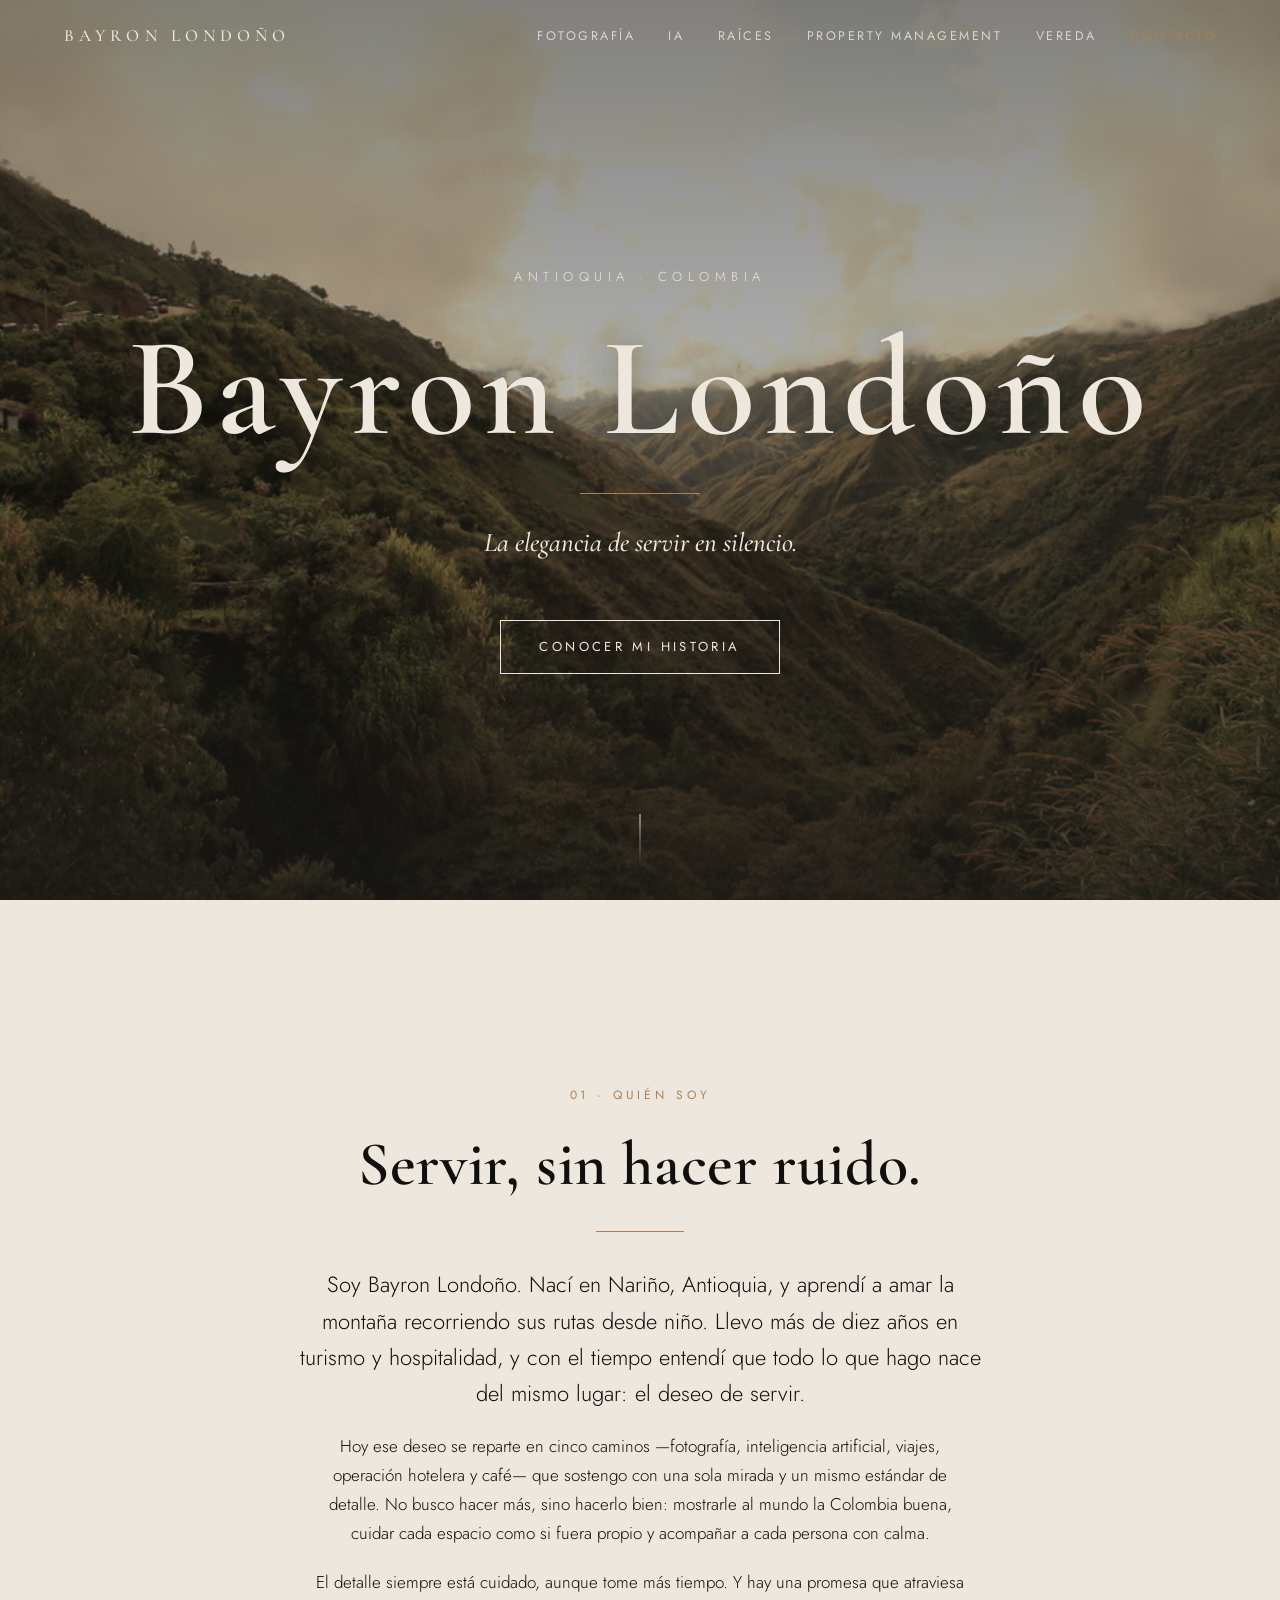
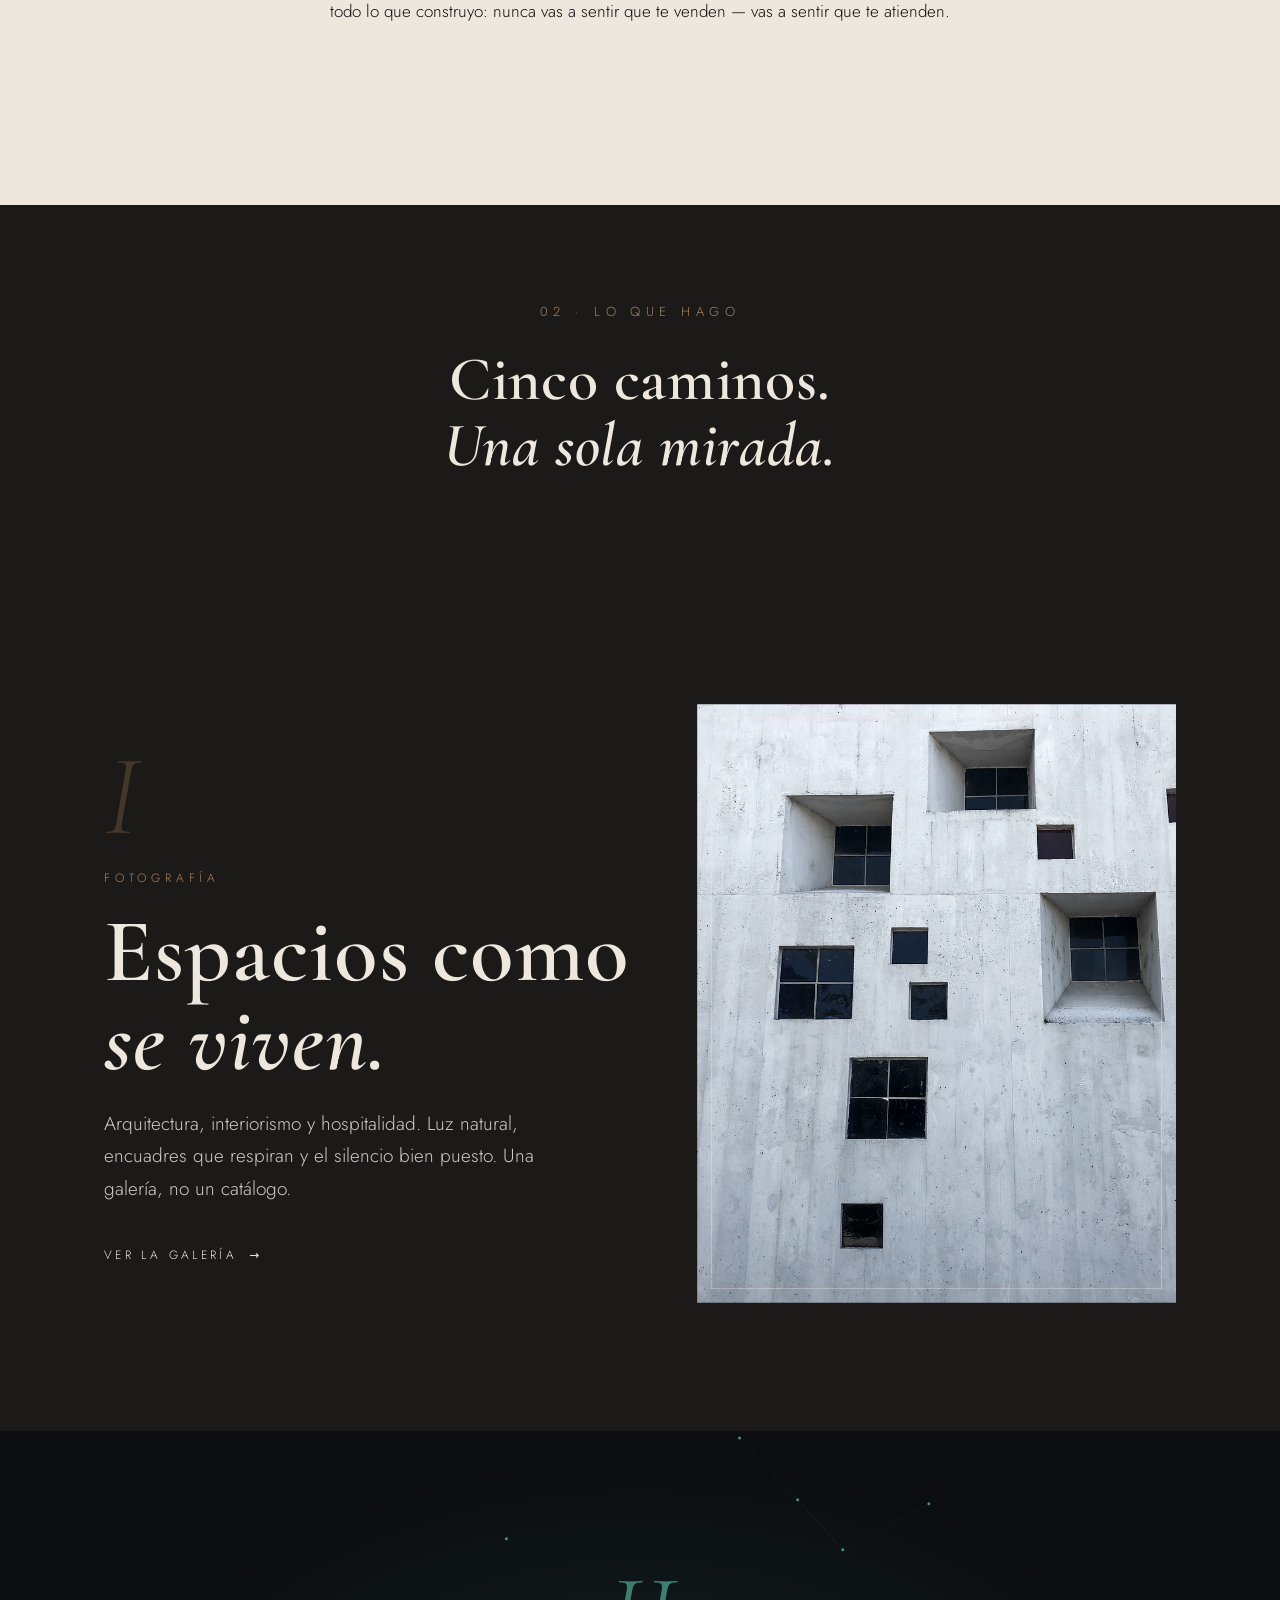
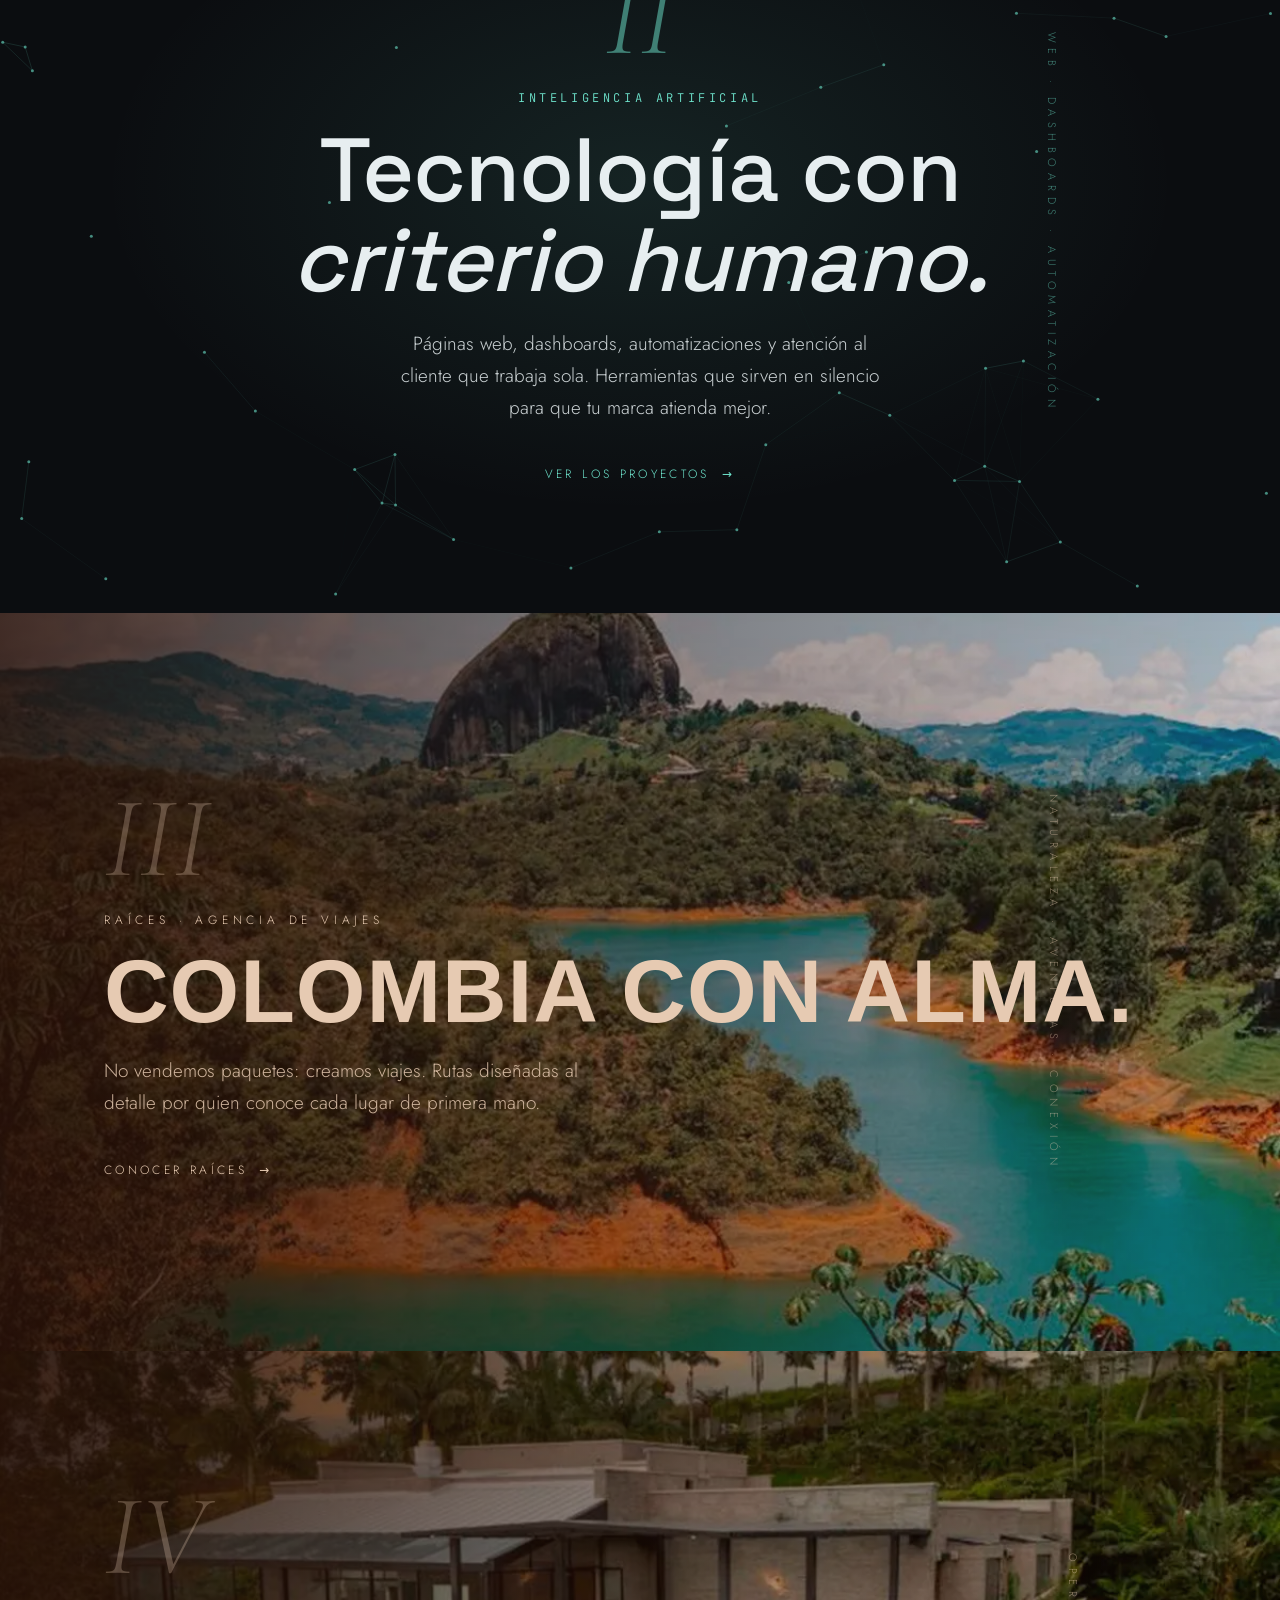
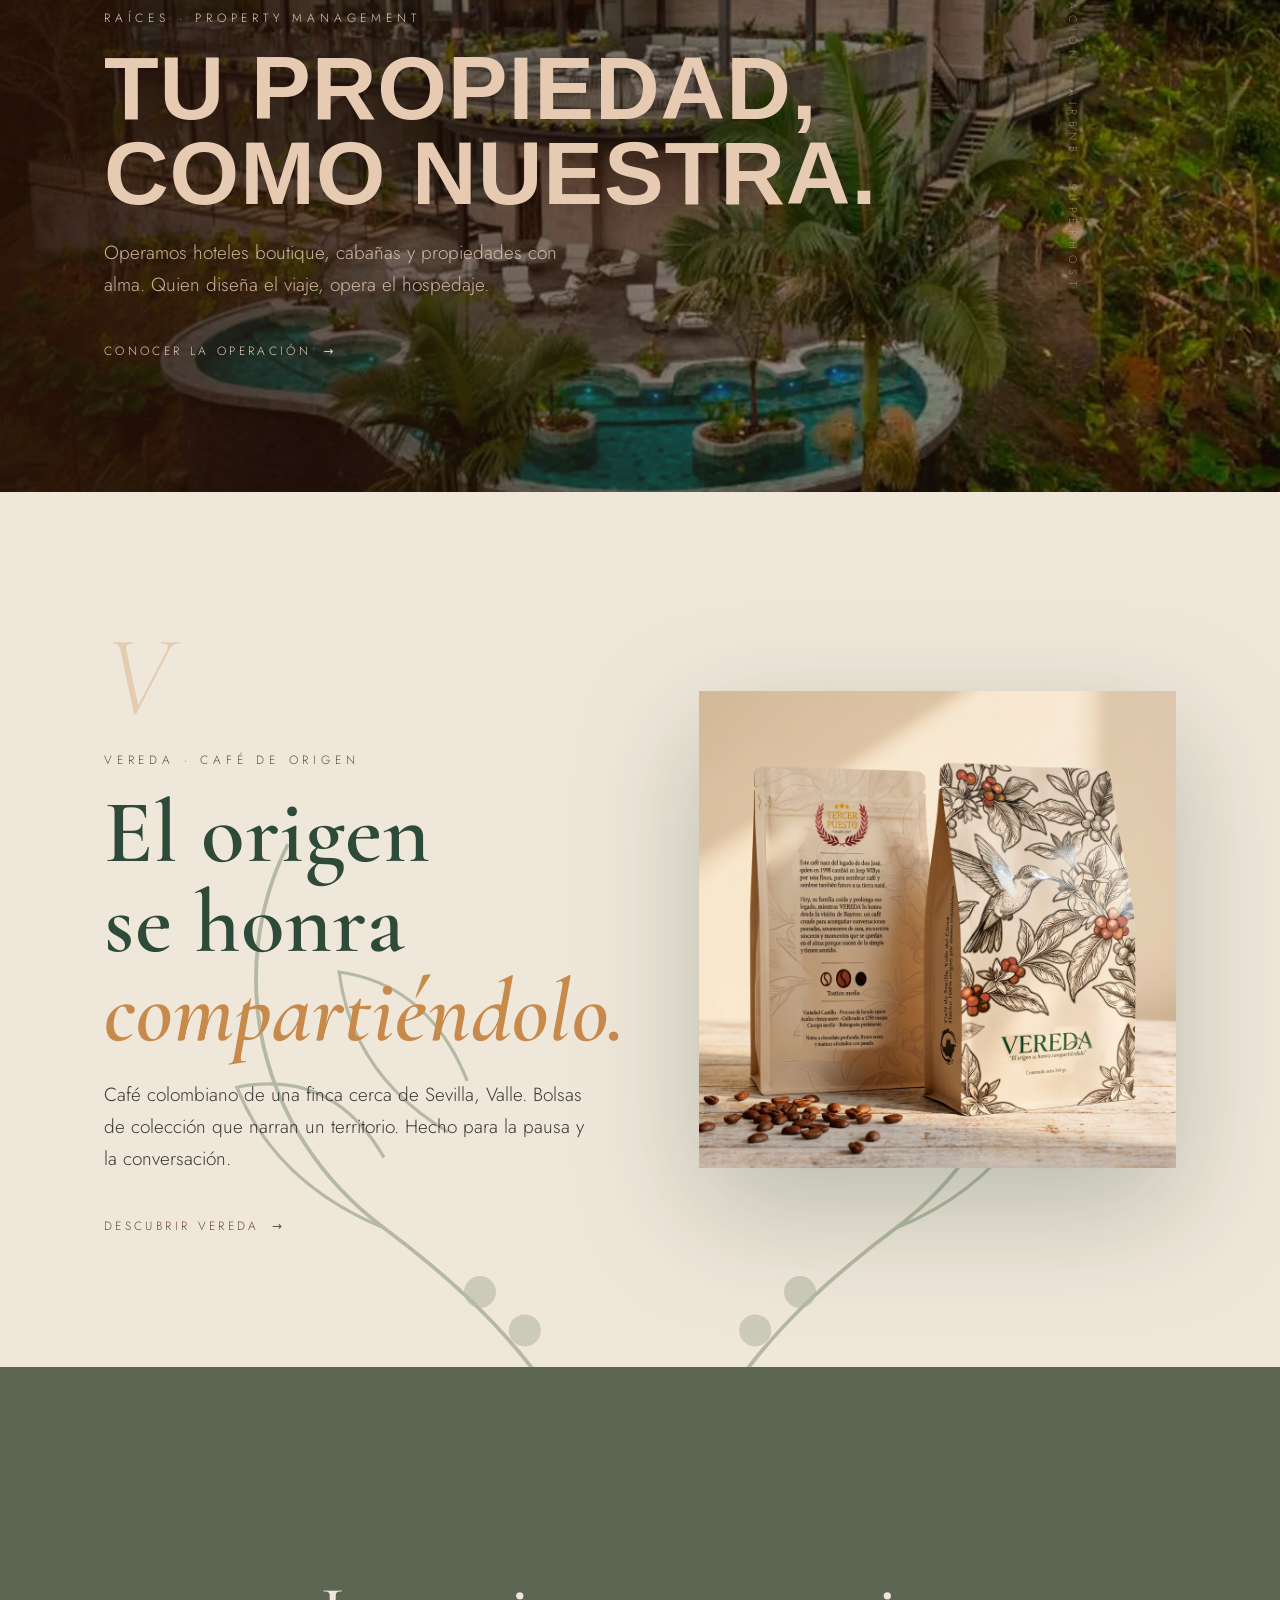
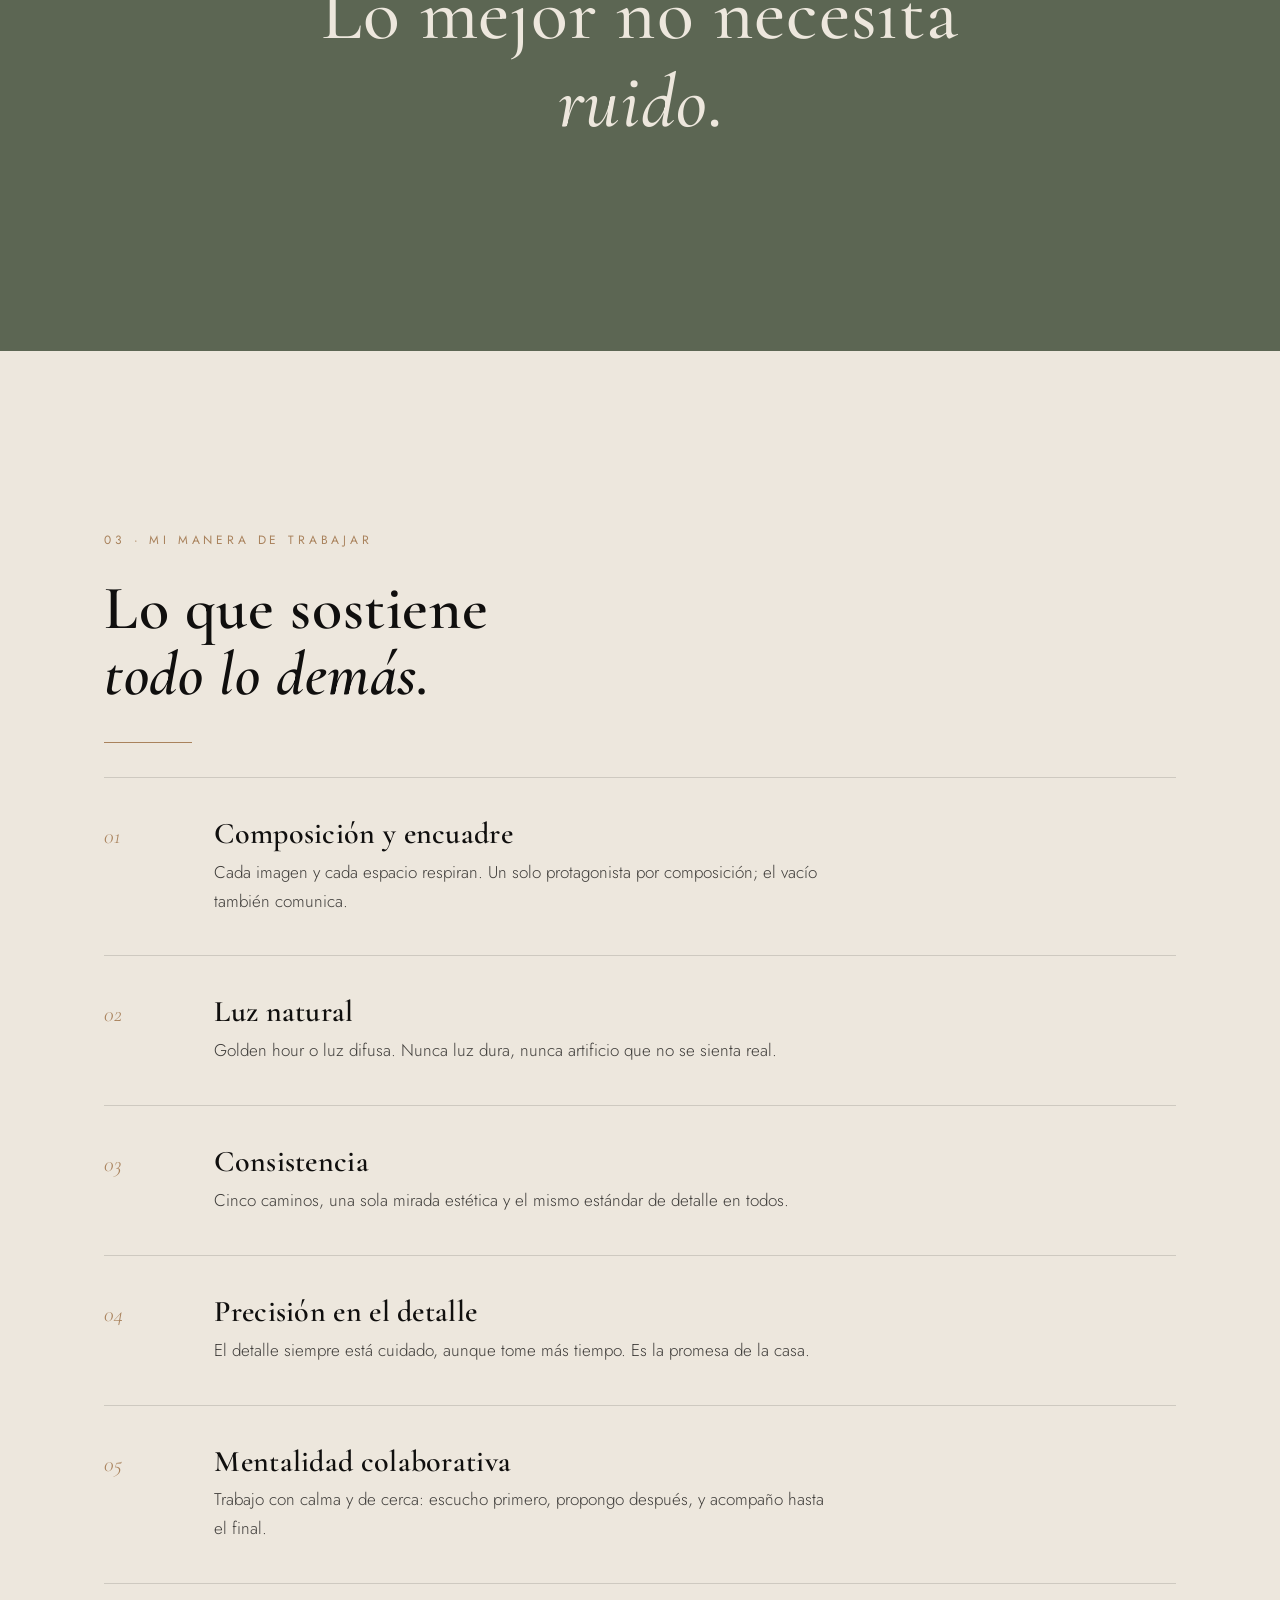
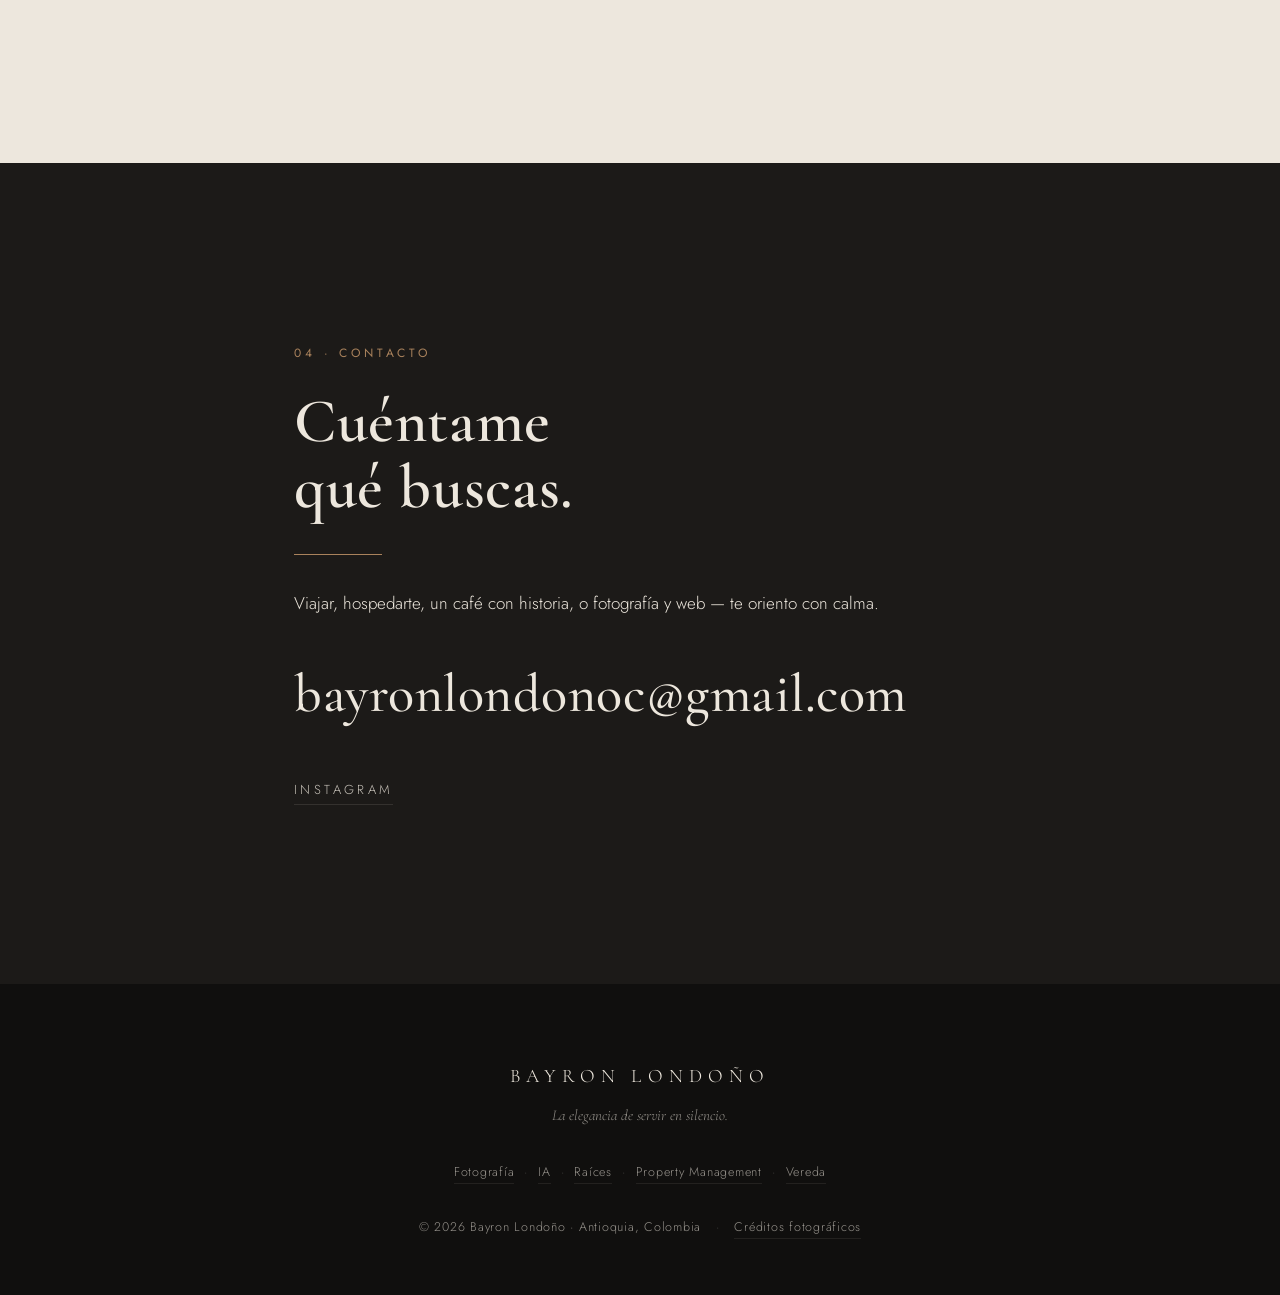
==== commit ea90f84a: "Propuesta con parallax + galería nueva + correo claro - /propuestafotografia rediseñada: hero multic" ====
--- a/index.html
+++ b/index.html
@@ -19,7 +19,7 @@
   <link rel="preconnect" href="https://fonts.googleapis.com">
   <link rel="preconnect" href="https://fonts.gstatic.com" crossorigin>
   <link rel="stylesheet" href="https://fonts.googleapis.com/css2?family=Cormorant+Garamond:ital,wght@0,500;0,600;0,700;1,500;1,600&family=Jost:wght@300;400;500&family=Space+Grotesk:wght@400;500&family=JetBrains+Mono:wght@400;500&display=swap">
-  <link rel="stylesheet" href="styles.css?v=20260801">
+  <link rel="stylesheet" href="styles.css?v=20260802">
   <script>document.documentElement.classList.add("js");</script>
 </head>
 <body>
@@ -238,7 +238,7 @@
 
 <script defer src="lib/gsap.min.js"></script>
 <script defer src="lib/ScrollTrigger.min.js"></script>
-<script defer src="lib/manifest.js?v=20260801"></script>
-<script defer src="main.js?v=20260801"></script>
+<script defer src="lib/manifest.js?v=20260802"></script>
+<script defer src="main.js?v=20260802"></script>
 </body>
 </html>
--- a/styles.css
+++ b/styles.css
@@ -717,125 +717,326 @@
 
 /* -------------------------------------------------------------
    12. Propuesta de fotografía — página privada (/propuestafotografia)
+   Cinematográfica: parallax multicapa, secciones que alternan
+   oscuro/claro, tarjetas apiladas y galería con profundidad.
    ------------------------------------------------------------- */
 .page-propuesta {
-  --pf-arena: var(--arena);
-  --pf-linea: rgba(237, 231, 221, 0.14);
-  background: var(--carbon);
-  color: var(--lino);
-}
-
-/* Hero */
-.pf-hero { position: relative; min-height: min(100svh, 900px); display: flex; align-items: flex-end; overflow: hidden; }
-.pf-hero-media { position: absolute; inset: 0; }
-.pf-hero-media img { width: 100%; height: 100%; object-fit: cover; }
-.pf-hero-media::after {
-  content: ""; position: absolute; inset: 0;
-  background: linear-gradient(180deg, rgba(16,15,14,0.74) 0%, rgba(16,15,14,0.32) 38%, rgba(16,15,14,0.93) 100%);
-}
-.pf-hero-inner { position: relative; padding: clamp(120px, 18vh, 200px) 0 clamp(52px, 7vw, 88px); width: 100%; }
+  --pf-noche:  #14120F;
+  --pf-carbon: #1C1A18;
+  --pf-lino:   #EDE7DD;
+  --pf-crema:  #F4EFE6;
+  --pf-tinta:  #100F0E;
+  --pf-arena:  #A9825C;
+  --pf-musgo:  #5C6653;
+  --pf-linea:  rgba(237, 231, 221, 0.14);
+  --pf-linea-d: rgba(16, 15, 14, 0.14);
+  --pf-soft: cubic-bezier(0.22, 1, 0.36, 1);
+  background: var(--pf-noche);
+  color: var(--pf-lino);
+  overflow-x: clip;
+}
+
+/* Barra de progreso de lectura */
+.pf-progress {
+  position: fixed; top: 0; left: 0; z-index: 120;
+  height: 2px; width: 100%; transform: scaleX(0); transform-origin: 0 50%;
+  background: linear-gradient(90deg, var(--pf-arena), #D9B98C);
+  will-change: transform;
+}
+
+/* Grano cinematográfico */
+.pf-grain {
+  position: fixed; inset: -50%; z-index: 3; pointer-events: none; opacity: 0.055;
+  background-image: url("data:image/svg+xml;utf8,<svg xmlns='http://www.w3.org/2000/svg' width='160' height='160'><filter id='n'><feTurbulence type='fractalNoise' baseFrequency='0.8' numOctaves='3'/></filter><rect width='160' height='160' filter='url(%23n)'/></svg>");
+  animation: pf-grain 700ms steps(2) infinite;
+}
+@keyframes pf-grain {
+  0%   { transform: translate(0, 0); }
+  50%  { transform: translate(-2%, 1.5%); }
+  100% { transform: translate(1.5%, -1%); }
+}
+@media (prefers-reduced-motion: reduce) { .pf-grain { animation: none; } }
+
+/* ---------- HERO multicapa ---------- */
+.pf-hero {
+  position: relative; min-height: 100svh; display: flex; align-items: flex-end;
+  overflow: clip; isolation: isolate;
+}
+.pf-hero-bg { position: absolute; inset: -12% 0 -12% 0; z-index: 0; will-change: transform; }
+.pf-hero-bg img {
+  width: 100%; height: 100%; object-fit: cover;
+  transform: scale(1.08); animation: pf-ken 26s var(--pf-soft) infinite alternate;
+}
+@keyframes pf-ken { from { transform: scale(1.08); } to { transform: scale(1.19); } }
+@media (prefers-reduced-motion: reduce) { .pf-hero-bg img { animation: none; } }
+.pf-hero-scrim {
+  position: absolute; inset: 0; z-index: 1;
+  background:
+    radial-gradient(120% 90% at 15% 100%, rgba(169, 130, 92, 0.24) 0%, transparent 62%),
+    linear-gradient(180deg, rgba(20, 18, 15, 0.78) 0%, rgba(20, 18, 15, 0.18) 34%, rgba(20, 18, 15, 0.96) 100%);
+}
+.pf-hero-inner {
+  position: relative; z-index: 2; width: 100%;
+  padding: clamp(130px, 20vh, 210px) 0 clamp(46px, 6vw, 76px); will-change: transform;
+}
 .pf-hero h1 {
   font-family: var(--font-display); font-weight: 600;
-  font-size: clamp(40px, 7.4vw, 92px); line-height: 1.02; letter-spacing: -0.015em;
-  max-width: 15ch; margin-bottom: 26px;
+  font-size: clamp(42px, 8.2vw, 108px); line-height: 0.98; letter-spacing: -0.02em;
+  max-width: 14ch; margin: 18px 0 26px;
 }
 .pf-hero h1 em { font-style: italic; color: var(--pf-arena); }
-.pf-hero-sub { max-width: 48ch; font-size: clamp(16px, 1.7vw, 19px); opacity: 0.86; }
+.pf-hero-sub { max-width: 48ch; font-size: clamp(16px, 1.7vw, 19px); opacity: 0.88; }
 .pf-hero-foot {
-  display: flex; flex-wrap: wrap; align-items: center; gap: 16px 32px;
-  margin-top: clamp(30px, 4vw, 46px); padding-top: 26px; border-top: 1px solid var(--pf-linea);
-}
-.pf-hero-price { font-family: var(--font-display); font-size: clamp(24px, 3.2vw, 36px); line-height: 1; }
-.pf-hero-price span { display: block; font-family: var(--font-body); font-size: 11px; letter-spacing: 0.3em; text-transform: uppercase; opacity: 0.55; margin-bottom: 8px; }
-
-/* Bloques */
-.pf-section { padding: clamp(74px, 10vw, 130px) 0; border-top: 1px solid var(--pf-linea); }
-.pf-section--tinta { background: var(--tinta); }
-.pf-head { max-width: 780px; margin-bottom: clamp(40px, 5vw, 66px); }
-.pf-head h2 { font-family: var(--font-display); font-weight: 600; font-size: clamp(30px, 4.6vw, 56px); line-height: 1.08; letter-spacing: -0.01em; }
-.pf-head h2 em { font-style: italic; color: var(--pf-arena); }
-.pf-head p { margin-top: 20px; opacity: 0.82; max-width: 62ch; }
+  display: flex; flex-wrap: wrap; align-items: center; gap: 16px 34px;
+  margin-top: clamp(30px, 4vw, 48px); padding-top: 26px; border-top: 1px solid var(--pf-linea);
+}
+.pf-hero-price { font-family: var(--font-display); font-size: clamp(25px, 3.2vw, 38px); line-height: 1; }
+.pf-hero-price span {
+  display: block; font-family: var(--font-body); font-size: 11px;
+  letter-spacing: 0.3em; text-transform: uppercase; opacity: 0.55; margin-bottom: 9px;
+}
+
+/* Foto flotante en primer plano (profundidad con el cursor) */
+.pf-hero-float {
+  position: absolute; z-index: 2; right: clamp(24px, 6vw, 96px); bottom: clamp(96px, 16vh, 190px);
+  width: clamp(120px, 15vw, 208px); aspect-ratio: 3 / 4; overflow: hidden;
+  border: 1px solid rgba(237, 231, 221, 0.22); box-shadow: 0 34px 70px rgba(0, 0, 0, 0.5);
+  transition: transform 0.5s var(--pf-soft); will-change: transform;
+}
+.pf-hero-float img { width: 100%; height: 100%; object-fit: cover; }
+@media (max-width: 899px) { .pf-hero-float { display: none; } }
+
+.pf-scroll-cue {
+  position: absolute; z-index: 2; left: 50%; bottom: 26px; transform: translateX(-50%);
+  font-size: 10px; letter-spacing: 0.32em; text-transform: uppercase; opacity: 0.5;
+  display: flex; flex-direction: column; align-items: center; gap: 10px;
+}
+.pf-scroll-cue i { display: block; width: 1px; height: 42px; background: currentColor; animation: pf-cue 2.4s ease-in-out infinite; transform-origin: top; }
+@keyframes pf-cue { 0%, 100% { transform: scaleY(0.35); opacity: 0.4; } 50% { transform: scaleY(1); opacity: 1; } }
+@media (prefers-reduced-motion: reduce) { .pf-scroll-cue i { animation: none; } }
+@media (max-width: 719px) { .pf-scroll-cue { display: none; } }
+
+/* ---------- Marquesina ---------- */
+.pf-ticker {
+  overflow: hidden; border-block: 1px solid var(--pf-linea);
+  background: var(--pf-carbon); padding: 17px 0; position: relative; z-index: 4;
+}
+.pf-ticker-track { display: flex; width: max-content; animation: pf-slide 34s linear infinite; }
+.pf-ticker span {
+  font-family: var(--font-display); font-size: clamp(15px, 1.7vw, 20px);
+  letter-spacing: 0.06em; white-space: nowrap; padding-right: 34px; opacity: 0.78;
+}
+.pf-ticker b { color: var(--pf-arena); font-weight: 400; padding: 0 12px; }
+@keyframes pf-slide { to { transform: translateX(-50%); } }
+@media (prefers-reduced-motion: reduce) { .pf-ticker-track { animation-duration: 90s; } }
+
+/* ---------- Secciones ---------- */
+.pf-section { position: relative; padding: clamp(78px, 11vw, 148px) 0; z-index: 4; }
+.pf-section--noche { background: var(--pf-noche); }
+.pf-section--carbon { background: var(--pf-carbon); }
+.pf-section--claro { background: var(--pf-lino); color: var(--pf-tinta); }
+.pf-section--crema { background: var(--pf-crema); color: var(--pf-tinta); }
+
 .pf-k { font-size: 11px; letter-spacing: 0.34em; text-transform: uppercase; opacity: 0.5; margin-bottom: 18px; }
-
-/* Argumento a dos columnas */
-.pf-cols { display: grid; grid-template-columns: 1fr; gap: clamp(28px, 4vw, 56px); }
-@media (min-width: 860px) { .pf-cols { grid-template-columns: 1.05fr 1fr; align-items: start; } }
-.pf-cols p + p { margin-top: 18px; }
+.pf-head { max-width: 820px; margin-bottom: clamp(42px, 5vw, 72px); }
+.pf-head h2, .pf-h2 {
+  font-family: var(--font-display); font-weight: 600;
+  font-size: clamp(31px, 5.2vw, 66px); line-height: 1.04; letter-spacing: -0.015em;
+}
+.pf-head h2 em, .pf-h2 em { font-style: italic; color: var(--pf-arena); }
+.pf-section--claro .pf-head h2 em,
+.pf-section--crema .pf-head h2 em,
+.pf-section--claro .pf-h2 em,
+.pf-section--crema .pf-h2 em { color: var(--pf-musgo); }
+.pf-head p { margin-top: 22px; opacity: 0.82; max-width: 60ch; }
+
+/* Revelado de titulares por palabra */
+.pf-split .w { display: inline-block; overflow: hidden; vertical-align: top; }
+.pf-split .w > i {
+  display: inline-block; font-style: inherit; transform: translateY(105%);
+  transition: transform 1.05s var(--pf-soft);
+}
+.pf-split.is-in .w > i { transform: translateY(0); }
+
+/* ---------- Marco con parallax interior (la pieza clave) ---------- */
+.pf-frame {
+  position: relative; overflow: hidden; display: block;
+  background: rgba(0, 0, 0, 0.25); aspect-ratio: 3 / 2;
+}
+.pf-frame > img {
+  position: absolute; top: -11%; left: 0; width: 100%; height: 122%;
+  object-fit: cover; will-change: transform;
+  transition: filter 0.8s var(--pf-soft);
+}
+.pf-frame::after {
+  content: ""; position: absolute; inset: 0; pointer-events: none;
+  box-shadow: inset 0 0 0 1px rgba(237, 231, 221, 0.08);
+}
+.pf-section--claro .pf-frame::after,
+.pf-section--crema .pf-frame::after { box-shadow: inset 0 0 0 1px rgba(16, 15, 14, 0.08); }
+a.pf-frame:hover > img { filter: brightness(1.06) saturate(1.05); }
+
+/* ---------- Narrativa con figura fija ---------- */
+.pf-narr { display: grid; grid-template-columns: 1fr; gap: clamp(34px, 5vw, 72px); }
+@media (min-width: 960px) { .pf-narr { grid-template-columns: 0.92fr 1fr; align-items: start; } }
+.pf-narr-fig { position: relative; }
+@media (min-width: 960px) { .pf-narr-fig { position: sticky; top: 12vh; } }
+.pf-narr-fig .pf-frame { aspect-ratio: 4 / 5; }
+.pf-narr-cap {
+  margin-top: 16px; font-size: 12px; letter-spacing: 0.2em;
+  text-transform: uppercase; opacity: 0.45;
+}
+.pf-narr-body > * + * { margin-top: clamp(34px, 4.6vw, 64px); }
+.pf-narr-body p { opacity: 0.84; font-size: clamp(16px, 1.8vw, 18.5px); }
+.pf-narr-body p + p { margin-top: 18px; }
 .pf-quote {
-  font-family: var(--font-display); font-style: italic; font-size: clamp(22px, 3vw, 32px);
-  line-height: 1.3; color: var(--pf-arena); border-left: 1px solid var(--pf-arena); padding-left: 26px;
-}
-
-/* Cifras */
-.pf-stats { display: grid; grid-template-columns: repeat(2, 1fr); gap: 1px; background: var(--pf-linea); margin-top: clamp(44px, 6vw, 72px); }
-@media (min-width: 760px) { .pf-stats { grid-template-columns: repeat(4, 1fr); } }
-.pf-stat { background: var(--carbon); padding: clamp(26px, 3.4vw, 40px) clamp(18px, 2.4vw, 30px); }
-.pf-section--tinta .pf-stat { background: var(--tinta); }
-.pf-stat b { display: block; font-family: var(--font-display); font-weight: 600; font-size: clamp(30px, 4.4vw, 48px); line-height: 1; color: var(--pf-arena); }
-.pf-stat span { display: block; margin-top: 12px; font-size: 11.5px; letter-spacing: 0.2em; text-transform: uppercase; opacity: 0.6; line-height: 1.6; }
-
-/* Galería */
-.pf-gal { display: grid; grid-template-columns: repeat(2, 1fr); gap: clamp(8px, 1.1vw, 14px); }
-@media (min-width: 900px) { .pf-gal { grid-template-columns: repeat(4, 1fr); } }
-.pf-shot { position: relative; overflow: hidden; background: var(--carbon-2); display: block; aspect-ratio: 3 / 2; }
-.pf-shot img { width: 100%; height: 100%; object-fit: cover; display: block; transition: transform 1.1s var(--ease-out); }
-.pf-shot:hover img { transform: scale(1.045); }
-@media (min-width: 900px) { .pf-shot--wide { grid-column: span 2; } }
-.pf-shot::after { content: ""; position: absolute; inset: 0; pointer-events: none; box-shadow: inset 0 0 0 1px rgba(237, 231, 221, 0.07); }
-.pf-gal-note { margin-top: 22px; font-size: 13px; letter-spacing: 0.04em; opacity: 0.5; }
-
-/* Qué incluye */
+  font-family: var(--font-display); font-style: italic; font-size: clamp(23px, 3.2vw, 38px);
+  line-height: 1.24; color: var(--pf-arena); border-left: 1px solid var(--pf-arena);
+  padding-left: clamp(20px, 3vw, 32px); max-width: 22ch;
+}
+
+/* ---------- Cifras ---------- */
+.pf-stats {
+  display: grid; grid-template-columns: repeat(2, 1fr); gap: 1px;
+  background: var(--pf-linea); margin-top: clamp(52px, 7vw, 90px);
+}
+@media (min-width: 780px) { .pf-stats { grid-template-columns: repeat(4, 1fr); } }
+.pf-stat { background: var(--pf-noche); padding: clamp(26px, 3.4vw, 42px) clamp(18px, 2.4vw, 30px); }
+.pf-stat b {
+  display: block; font-family: var(--font-display); font-weight: 600;
+  font-size: clamp(34px, 5vw, 58px); line-height: 1; color: var(--pf-arena);
+  font-variant-numeric: tabular-nums;
+}
+.pf-stat span {
+  display: block; margin-top: 14px; font-size: 11.5px; letter-spacing: 0.2em;
+  text-transform: uppercase; opacity: 0.6; line-height: 1.65;
+}
+
+/* ---------- Galería editorial ---------- */
+.pf-gal { display: grid; grid-template-columns: repeat(2, 1fr); gap: clamp(10px, 1.4vw, 22px); }
+@media (min-width: 940px) { .pf-gal { grid-template-columns: repeat(12, 1fr); gap: clamp(14px, 1.6vw, 26px); } }
+.pf-cell { grid-column: span 1; }
+@media (min-width: 940px) {
+  .pf-cell { grid-column: span 4; }
+  .pf-cell--wide { grid-column: span 8; }
+  .pf-cell--half { grid-column: span 6; }
+  .pf-cell--full { grid-column: span 12; }
+  .pf-cell--drop { margin-top: clamp(38px, 6vw, 96px); }
+  .pf-cell--rise { margin-top: clamp(-96px, -6vw, -38px); }
+}
+.pf-cell--tall .pf-frame { aspect-ratio: 3 / 4; }
+.pf-cell--wide .pf-frame { aspect-ratio: 16 / 9; }
+.pf-cell--full .pf-frame { aspect-ratio: 21 / 9; }
+.pf-cap {
+  display: flex; justify-content: space-between; gap: 16px; margin-top: 12px;
+  font-size: 11.5px; letter-spacing: 0.16em; text-transform: uppercase; opacity: 0.5;
+}
+.pf-gal-note { margin-top: clamp(34px, 4vw, 54px); font-size: 13px; line-height: 1.75; opacity: 0.55; max-width: 78ch; }
+
+/* ---------- Qué incluye ---------- */
 .pf-list { display: grid; grid-template-columns: 1fr; gap: 1px; background: var(--pf-linea); }
 @media (min-width: 700px) { .pf-list { grid-template-columns: repeat(2, 1fr); } }
-@media (min-width: 1040px) { .pf-list { grid-template-columns: repeat(3, 1fr); } }
-.pf-item { background: var(--carbon); padding: clamp(28px, 3.2vw, 40px); }
-.pf-section--tinta .pf-item { background: var(--tinta); }
-.pf-item i { font-style: normal; font-family: var(--font-display); font-size: 14px; letter-spacing: 0.2em; color: var(--pf-arena); }
-.pf-item h3 { font-family: var(--font-display); font-weight: 600; font-size: clamp(21px, 2.3vw, 26px); margin: 14px 0 10px; }
-.pf-item p { font-size: 15.5px; opacity: 0.76; line-height: 1.65; }
-
-/* Inversión */
-.pf-precio { border: 1px solid var(--pf-linea); padding: clamp(34px, 5vw, 68px); text-align: center; }
-.pf-precio-k { font-size: 11px; letter-spacing: 0.34em; text-transform: uppercase; opacity: 0.55; }
+@media (min-width: 1060px) { .pf-list { grid-template-columns: repeat(3, 1fr); } }
+.pf-item {
+  background: var(--pf-carbon); padding: clamp(30px, 3.4vw, 46px);
+  transition: background 0.6s var(--pf-soft), transform 0.6s var(--pf-soft);
+}
+.pf-item:hover { background: #221F1B; transform: translateY(-4px); }
+.pf-item i {
+  font-style: normal; font-family: var(--font-display); font-size: 13px;
+  letter-spacing: 0.24em; color: var(--pf-arena);
+}
+.pf-item h3 { font-family: var(--font-display); font-weight: 600; font-size: clamp(21px, 2.3vw, 27px); margin: 16px 0 12px; }
+.pf-item p { font-size: 15.5px; opacity: 0.74; line-height: 1.7; }
+
+/* ---------- Inversión ---------- */
+.pf-precio { position: relative; text-align: center; overflow: clip; }
+.pf-precio-ghost {
+  position: absolute; inset: 0; display: grid; place-items: center; pointer-events: none;
+  font-family: var(--font-display); font-weight: 600; font-size: clamp(140px, 30vw, 460px);
+  line-height: 1; color: rgba(92, 102, 83, 0.09); white-space: nowrap; will-change: transform;
+}
+.pf-precio-in { position: relative; z-index: 1; }
+.pf-precio-k { font-size: 11px; letter-spacing: 0.34em; text-transform: uppercase; opacity: 0.6; }
 .pf-precio-num {
-  font-family: var(--font-display); font-weight: 600; letter-spacing: -0.02em;
-  font-size: clamp(50px, 10.5vw, 116px); line-height: 1; margin: 18px 0 10px;
-}
-.pf-precio-num sup { font-size: 0.26em; vertical-align: super; letter-spacing: 0.16em; opacity: 0.6; margin-left: 8px; font-family: var(--font-body); }
-.pf-precio-cond { font-size: clamp(15px, 1.8vw, 18px); opacity: 0.78; max-width: 44ch; margin: 0 auto; }
-.pf-precio-tags { display: flex; flex-wrap: wrap; justify-content: center; gap: 10px; margin-top: 30px; }
-.pf-tag { border: 1px solid var(--pf-linea); border-radius: 999px; padding: 8px 18px; font-size: 12.5px; letter-spacing: 0.08em; opacity: 0.82; }
-.pf-tag--oro { border-color: var(--pf-arena); color: var(--pf-arena); opacity: 1; }
-
-/* Proceso */
-.pf-paso { display: grid; grid-template-columns: 64px 1fr; gap: clamp(16px, 2.4vw, 34px); padding: clamp(24px, 3vw, 34px) 0; border-top: 1px solid var(--pf-linea); align-items: start; }
-.pf-paso:last-child { border-bottom: 1px solid var(--pf-linea); }
-.pf-paso b { font-family: var(--font-display); font-size: clamp(28px, 3.6vw, 42px); line-height: 1; color: var(--pf-arena); opacity: 0.75; }
-.pf-paso h3 { font-family: var(--font-display); font-weight: 600; font-size: clamp(21px, 2.4vw, 28px); margin-bottom: 8px; }
-.pf-paso p { opacity: 0.78; max-width: 62ch; font-size: 16px; }
-
-/* Condiciones */
-.pf-terminos { display: grid; grid-template-columns: 1fr; gap: clamp(26px, 4vw, 54px); }
-@media (min-width: 900px) { .pf-terminos { grid-template-columns: 1.35fr 1fr; } }
-.pf-terminos ol { list-style: none; counter-reset: t; }
-.pf-terminos li { counter-increment: t; position: relative; padding: 16px 0 16px 44px; border-bottom: 1px solid var(--pf-linea); font-size: 15.5px; opacity: 0.86; line-height: 1.6; }
-.pf-terminos li::before {
-  content: counter(t, decimal-leading-zero); position: absolute; left: 0; top: 18px;
-  font-family: var(--font-display); font-size: 14px; letter-spacing: 0.14em; color: var(--pf-arena); opacity: 0.85;
-}
-.pf-pago { border: 1px solid var(--pf-linea); padding: clamp(24px, 3vw, 34px); align-self: start; }
-.pf-pago dt { font-size: 11px; letter-spacing: 0.28em; text-transform: uppercase; opacity: 0.5; margin-top: 18px; }
-.pf-pago dd { font-family: var(--font-display); font-size: clamp(19px, 2.2vw, 24px); margin-top: 4px; }
-.pf-nota { margin-top: 24px; font-size: 13.5px; opacity: 0.62; line-height: 1.6; }
-
-/* Cierre */
-.pf-cierre { text-align: center; padding: clamp(90px, 13vw, 165px) 0; border-top: 1px solid var(--pf-linea); }
-.pf-cierre h2 { font-family: var(--font-display); font-weight: 600; font-size: clamp(32px, 6vw, 68px); line-height: 1.08; margin-bottom: 18px; }
+  font-family: var(--font-display); font-weight: 600; letter-spacing: -0.025em;
+  font-size: clamp(54px, 11.5vw, 132px); line-height: 1; margin: 20px 0 14px;
+}
+.pf-precio-num sup {
+  font-size: 0.24em; vertical-align: super; letter-spacing: 0.18em;
+  opacity: 0.55; margin-left: 10px; font-family: var(--font-body);
+}
+.pf-precio-cond { font-size: clamp(15px, 1.8vw, 18px); opacity: 0.8; max-width: 44ch; margin: 0 auto; }
+.pf-tags { display: flex; flex-wrap: wrap; justify-content: center; gap: 10px; margin-top: 34px; }
+.pf-tag {
+  border: 1px solid var(--pf-linea-d); border-radius: 999px; padding: 9px 20px;
+  font-size: 12.5px; letter-spacing: 0.08em; opacity: 0.8;
+}
+.pf-tag--on { border-color: var(--pf-musgo); color: var(--pf-musgo); opacity: 1; }
+
+/* ---------- Proceso: tarjetas que se apilan ---------- */
+.pf-stack { display: flex; flex-direction: column; gap: clamp(18px, 2.4vw, 30px); }
+.pf-card {
+  position: sticky; background: var(--pf-carbon); border: 1px solid var(--pf-linea);
+  padding: clamp(30px, 4.6vw, 62px); min-height: clamp(300px, 46vh, 400px);
+  display: grid; grid-template-columns: 1fr; gap: 18px; align-content: center;
+}
+@media (min-width: 800px) { .pf-card { grid-template-columns: 120px 1fr; gap: clamp(24px, 4vw, 56px); align-items: start; } }
+.pf-card:nth-child(1) { top: 13vh; }
+.pf-card:nth-child(2) { top: 16vh; }
+.pf-card:nth-child(3) { top: 19vh; }
+.pf-card:nth-child(4) { top: 22vh; }
+.pf-card b {
+  font-family: var(--font-display); font-size: clamp(40px, 6vw, 76px); line-height: 0.9;
+  color: var(--pf-arena); opacity: 0.55;
+}
+.pf-card h3 { font-family: var(--font-display); font-weight: 600; font-size: clamp(23px, 3vw, 34px); margin-bottom: 14px; }
+.pf-card p { opacity: 0.8; max-width: 56ch; font-size: clamp(15.5px, 1.7vw, 17px); }
+
+/* ---------- Condiciones ---------- */
+.pf-terms { max-width: 900px; }
+.pf-terms ol { list-style: none; counter-reset: t; padding: 0; }
+.pf-terms li {
+  counter-increment: t; position: relative; padding: 20px 0 20px 52px;
+  border-bottom: 1px solid var(--pf-linea-d); font-size: 16px; line-height: 1.7; opacity: 0.88;
+}
+.pf-terms li:first-child { border-top: 1px solid var(--pf-linea-d); }
+.pf-terms li::before {
+  content: counter(t, decimal-leading-zero); position: absolute; left: 0; top: 22px;
+  font-family: var(--font-display); font-size: 15px; letter-spacing: 0.14em; color: var(--pf-musgo);
+}
+.pf-terms strong { font-weight: 500; }
+
+/* ---------- Cierre ---------- */
+.pf-cierre { position: relative; overflow: clip; text-align: center; padding: clamp(110px, 17vw, 220px) 0; z-index: 4; }
+.pf-cierre-bg { position: absolute; inset: -14% 0; z-index: 0; will-change: transform; }
+.pf-cierre-bg img { width: 100%; height: 100%; object-fit: cover; }
+.pf-cierre-bg::after {
+  content: ""; position: absolute; inset: 0;
+  background: linear-gradient(180deg, rgba(20, 18, 15, 0.92), rgba(20, 18, 15, 0.8));
+}
+.pf-cierre .wrap { position: relative; z-index: 1; }
+.pf-cierre h2 {
+  font-family: var(--font-display); font-weight: 600;
+  font-size: clamp(34px, 6.6vw, 82px); line-height: 1.04; margin-bottom: 22px;
+}
 .pf-cierre h2 em { font-style: italic; color: var(--pf-arena); }
-.pf-cierre p { opacity: 0.78; max-width: 50ch; margin: 0 auto 38px; }
+.pf-cierre p { opacity: 0.8; max-width: 50ch; margin: 0 auto 42px; }
 .pf-actions { display: flex; flex-wrap: wrap; justify-content: center; gap: 14px; }
-.btn-oro { background: var(--pf-arena); color: var(--tinta); border-color: var(--pf-arena); }
-.btn-oro:hover { background: var(--lino); border-color: var(--lino); color: var(--tinta); }
+
+/* ---------- Botones ---------- */
+.btn-oro {
+  background: var(--pf-arena); color: var(--pf-tinta); border-color: var(--pf-arena);
+  transition: transform 0.4s var(--pf-soft), box-shadow 0.4s var(--pf-soft), background 0.4s var(--pf-soft);
+}
+.btn-oro:hover { background: #BE9268; border-color: #BE9268; color: var(--pf-tinta); box-shadow: 0 16px 34px rgba(169, 130, 92, 0.3); }
+.btn-tinta { background: var(--pf-tinta); color: var(--pf-lino); border-color: var(--pf-tinta); }
+.btn-tinta:hover { background: var(--pf-musgo); border-color: var(--pf-musgo); }
+[data-magnet] { will-change: transform; }
+
+/* Nav sobre el hero oscuro */
+.page-propuesta .nav.is-solid { background: rgba(20, 18, 15, 0.88); backdrop-filter: blur(14px); }
+.page-propuesta .footer { background: var(--pf-tinta); position: relative; z-index: 4; }
 
 /* -------------------------------------------------------------
    13. Logos de submarca y enlaces sociales
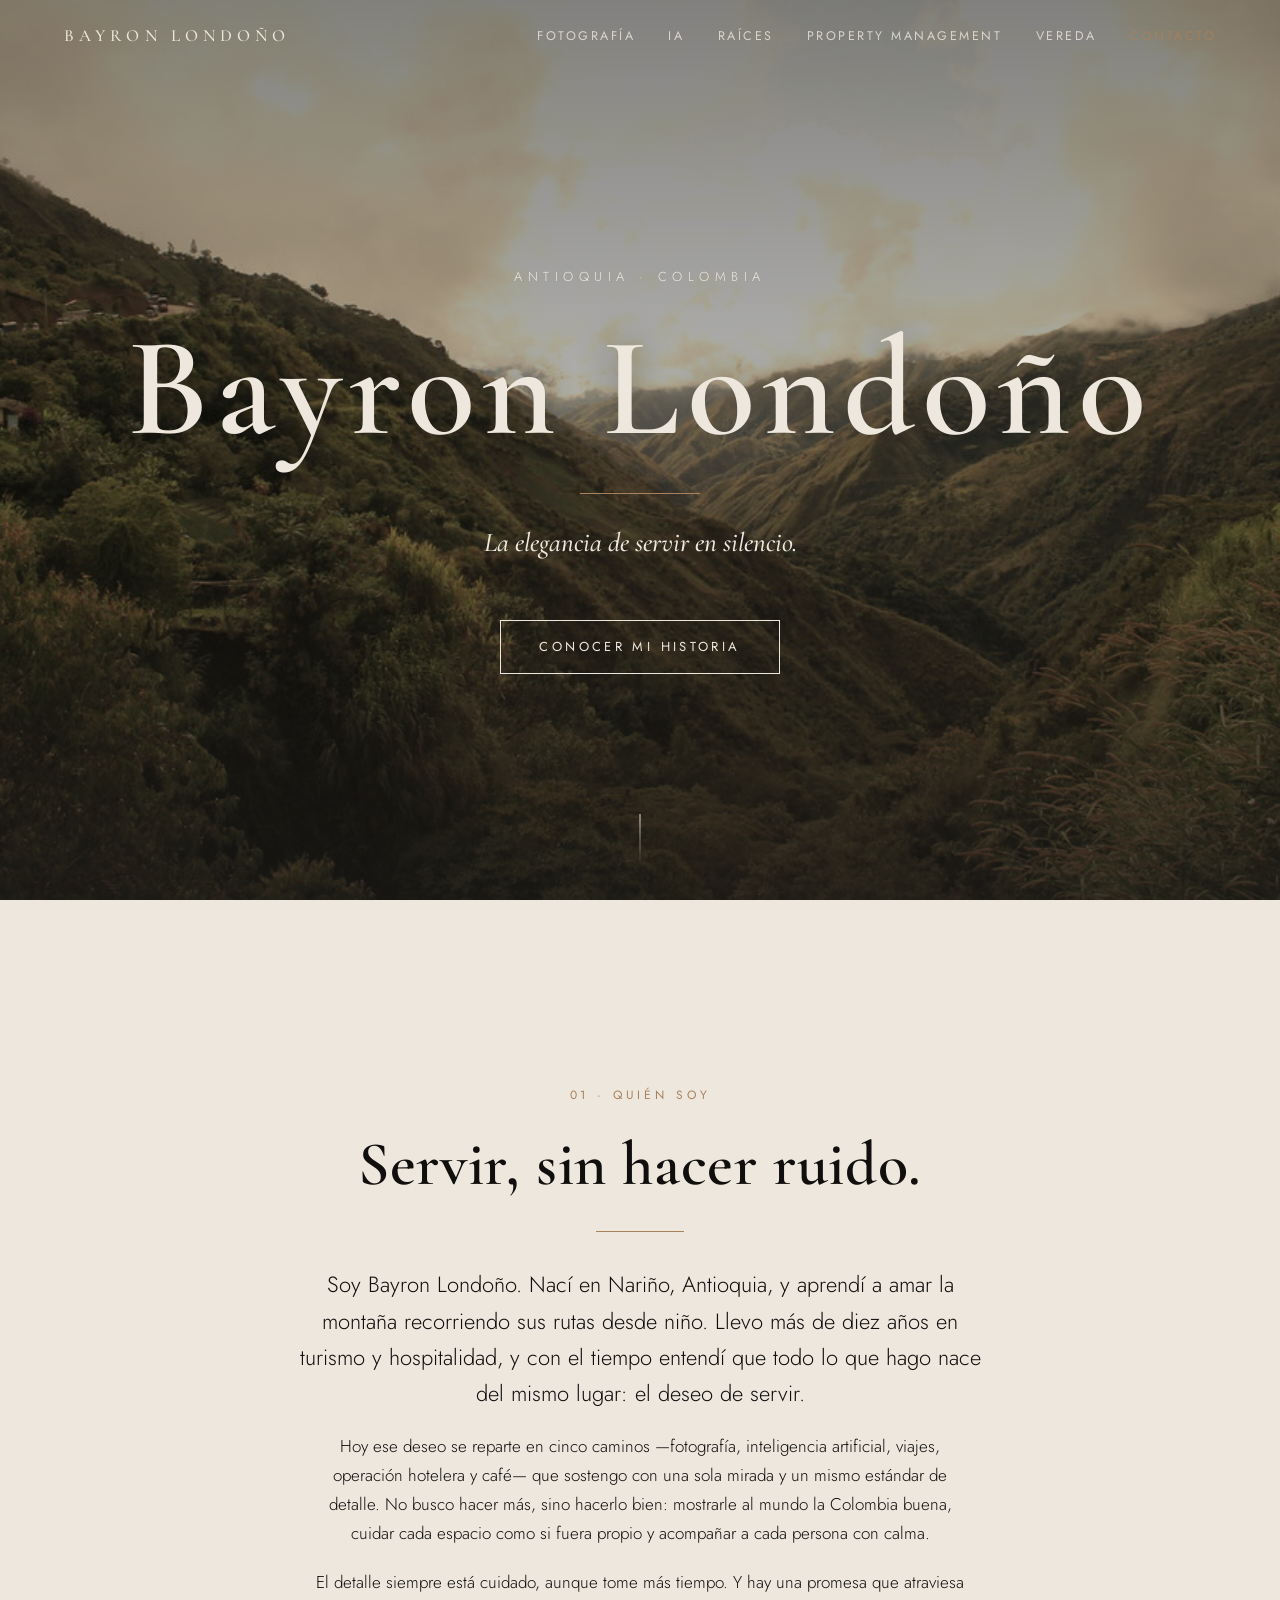
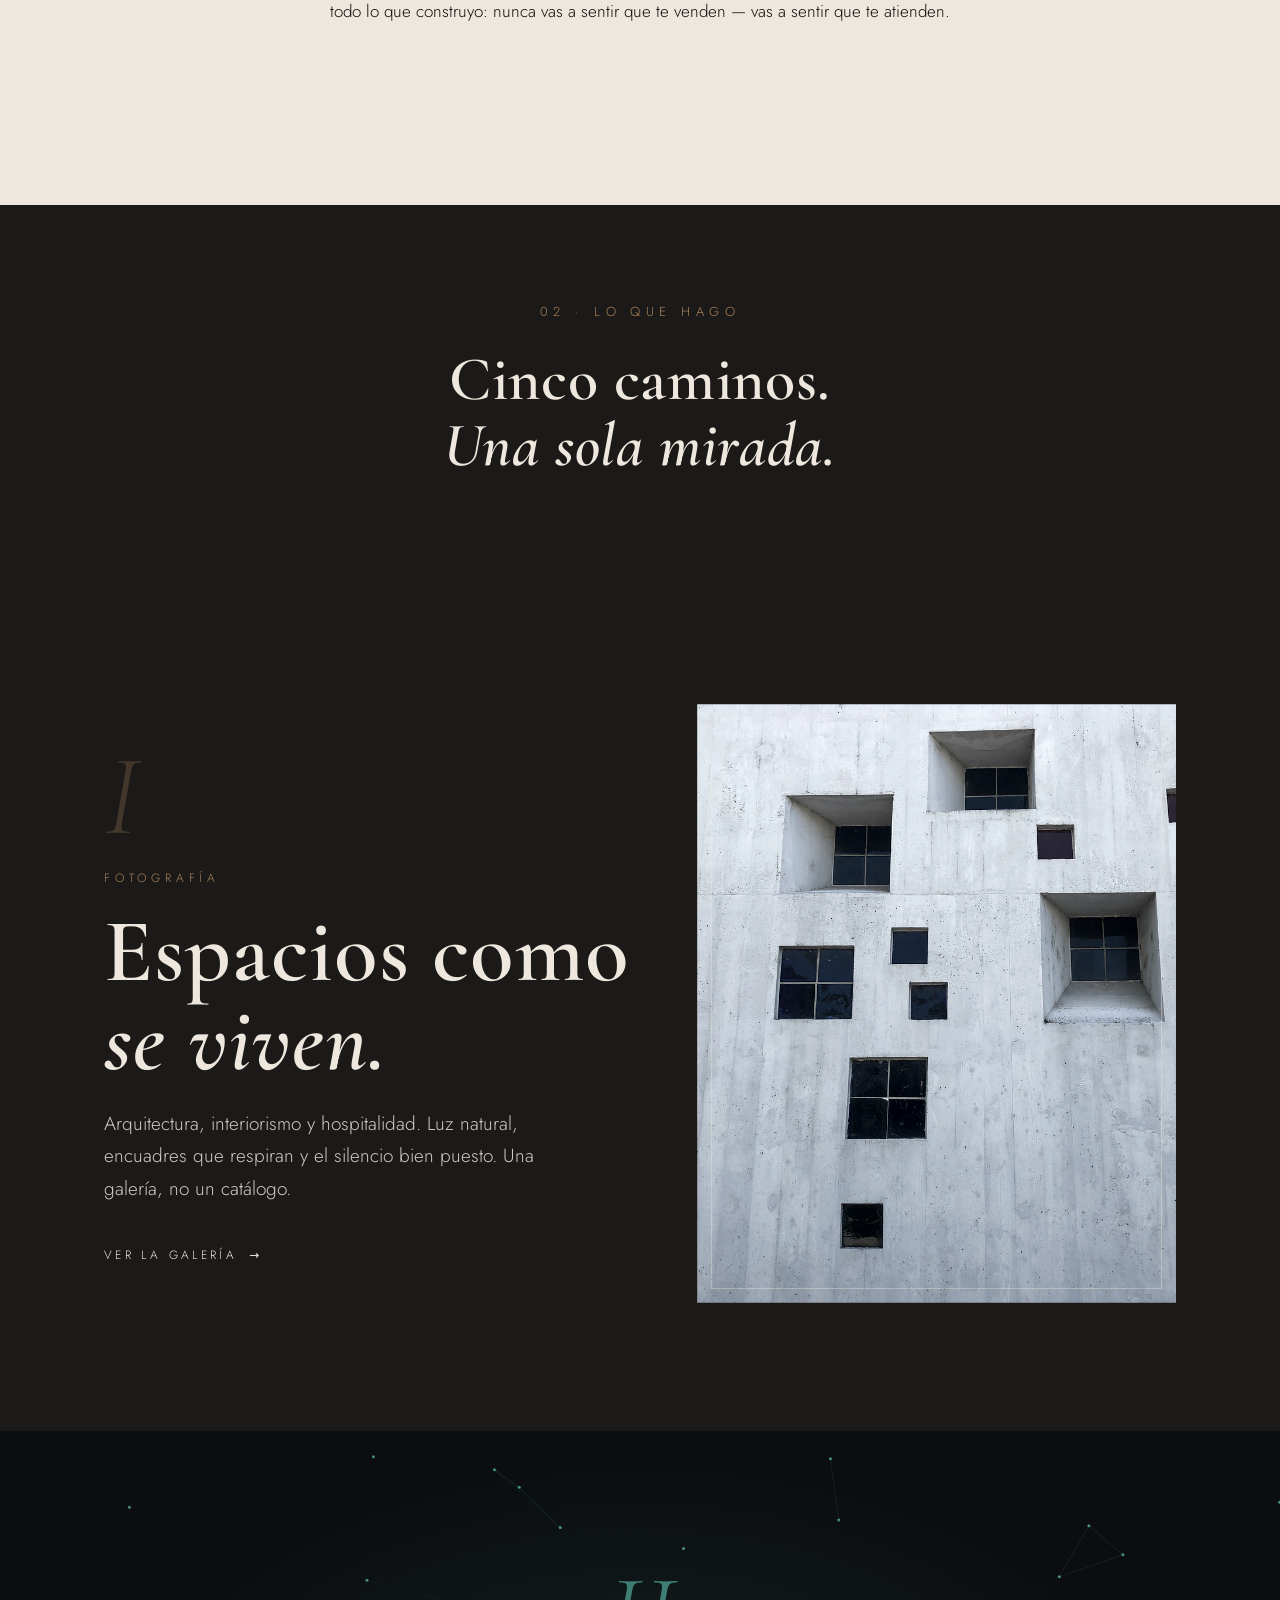
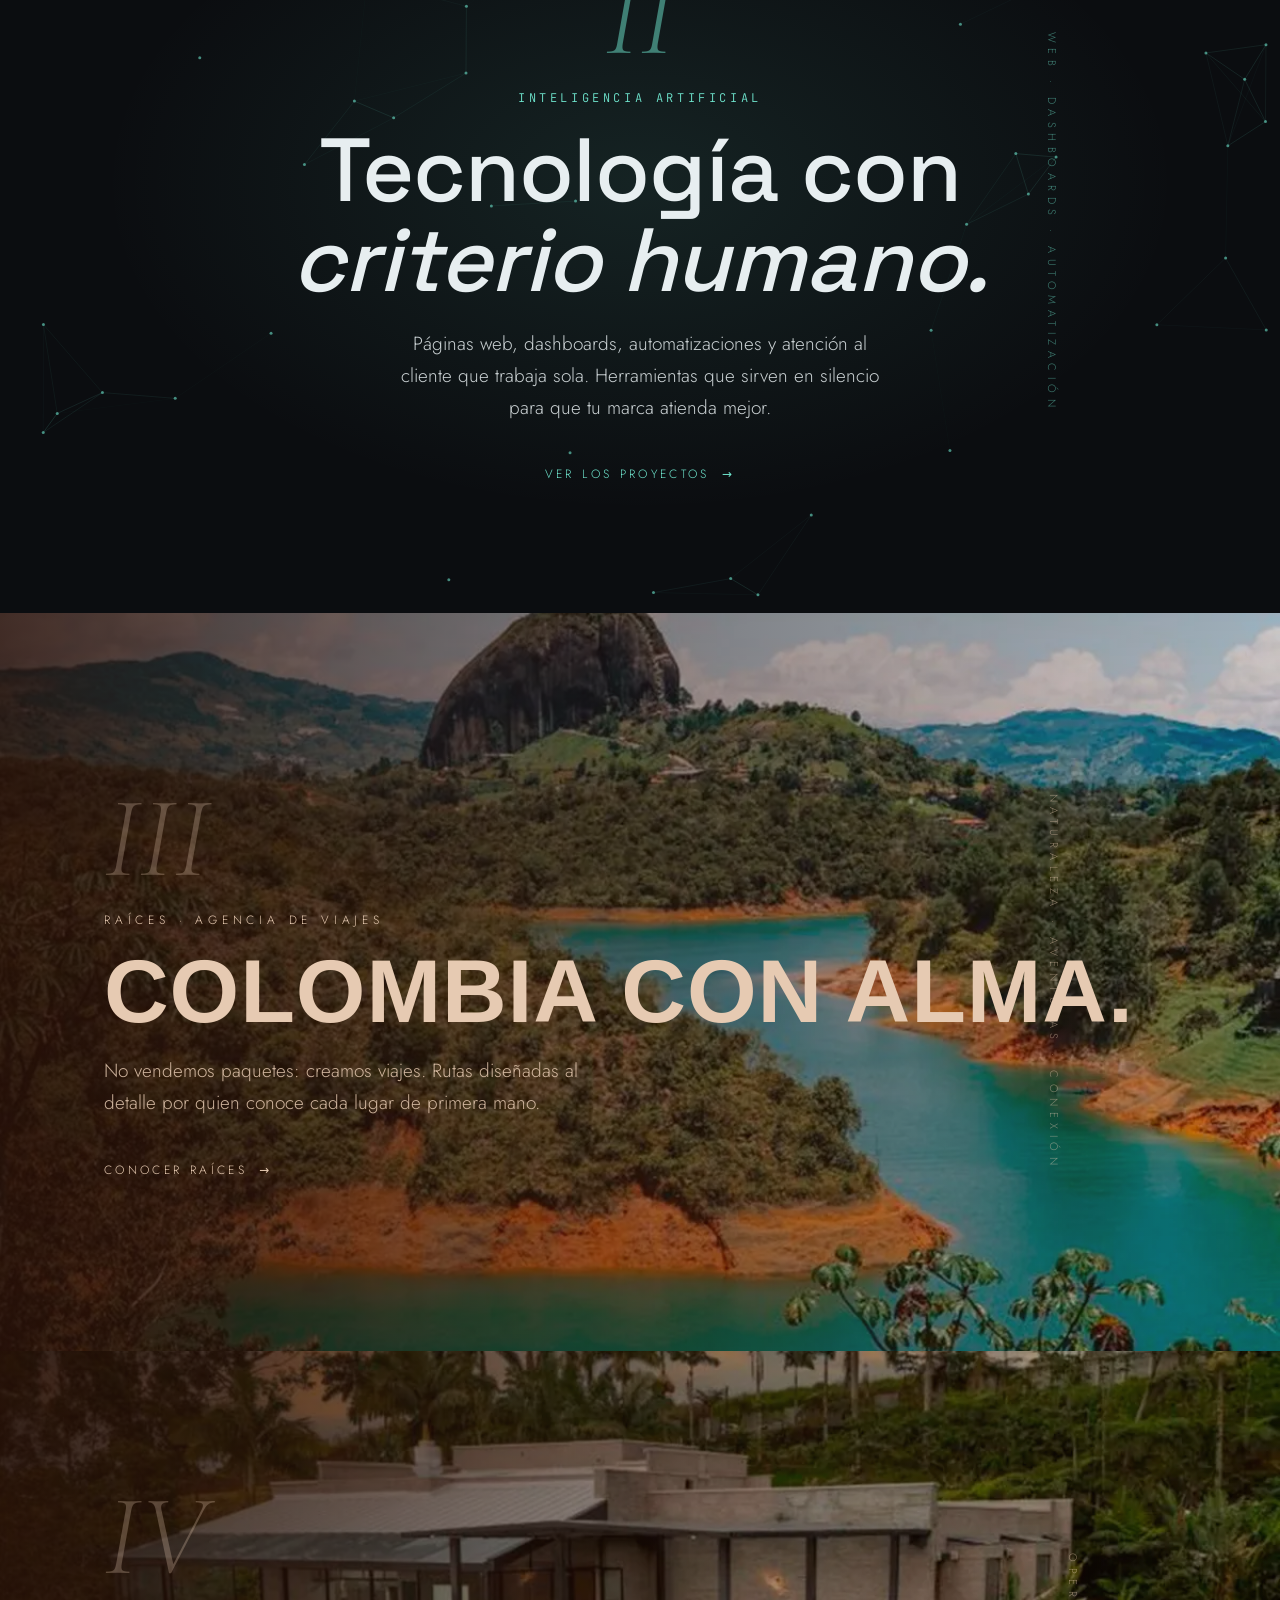
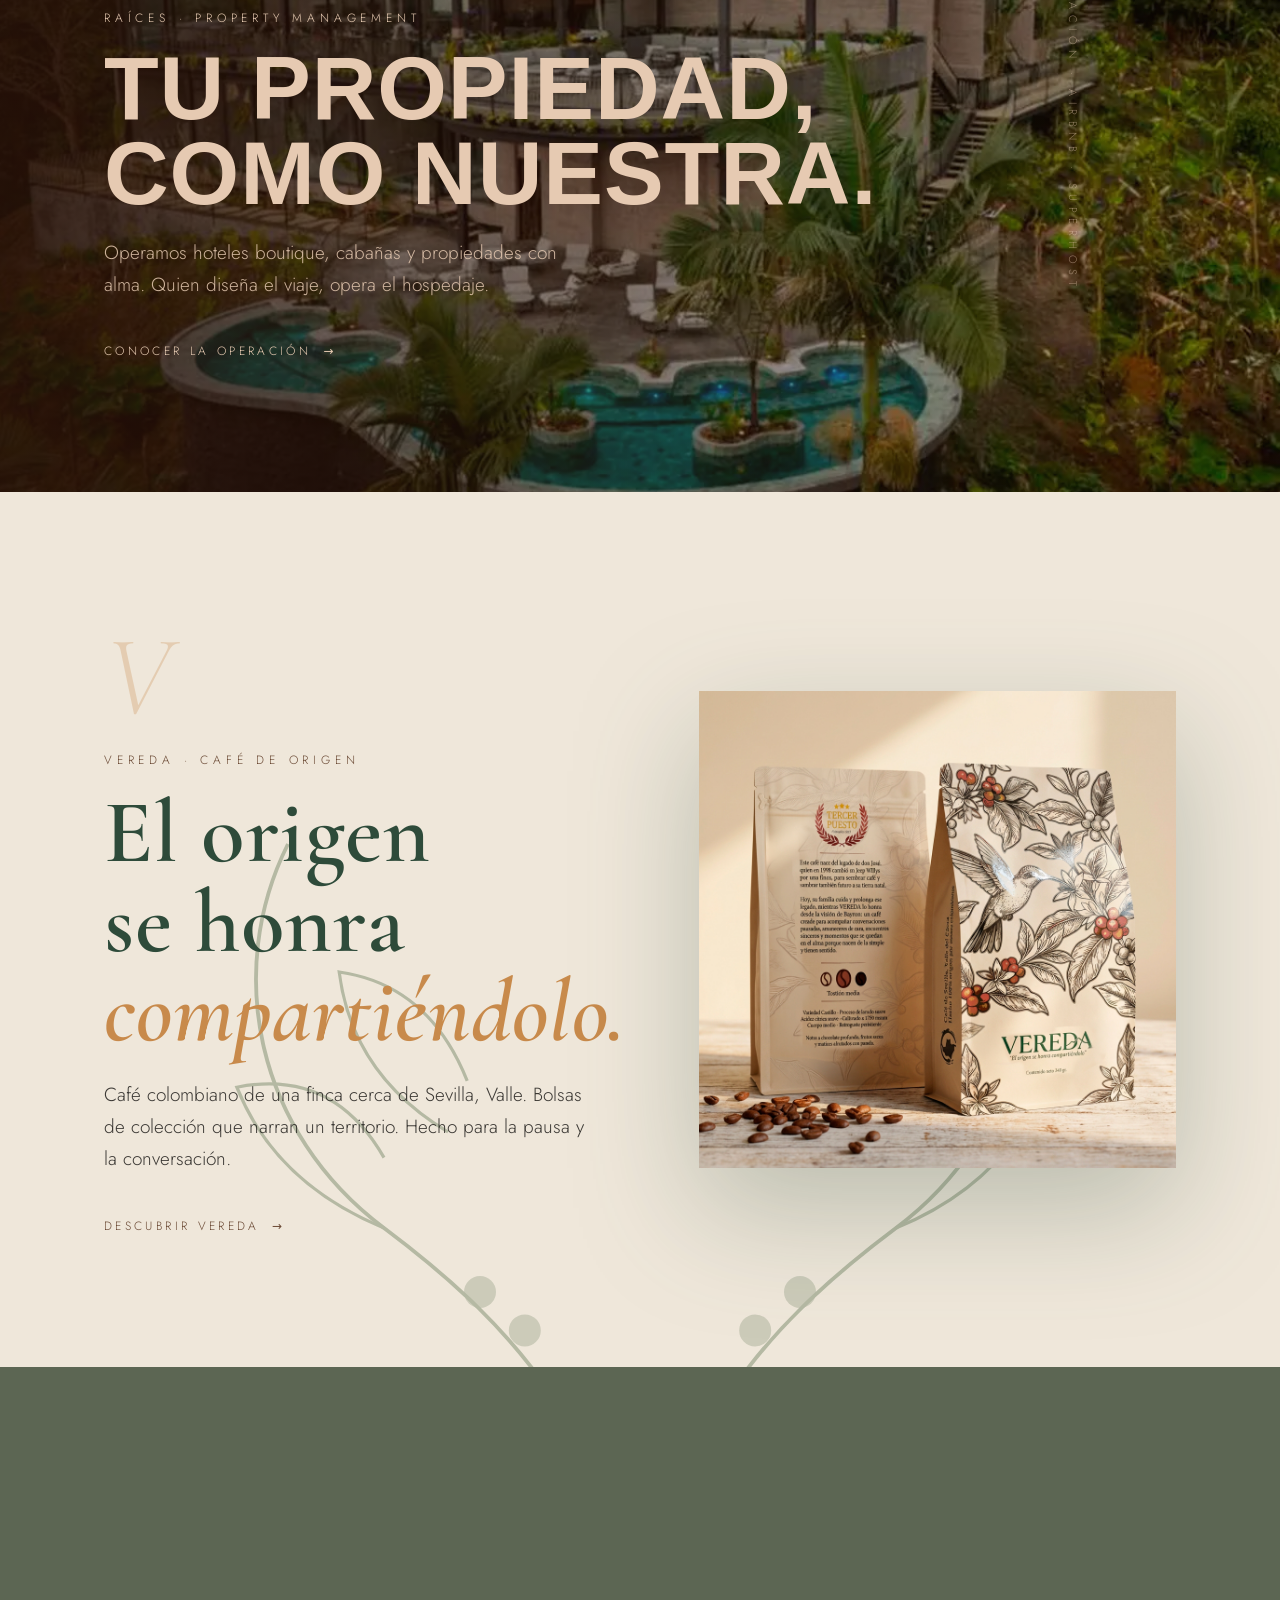
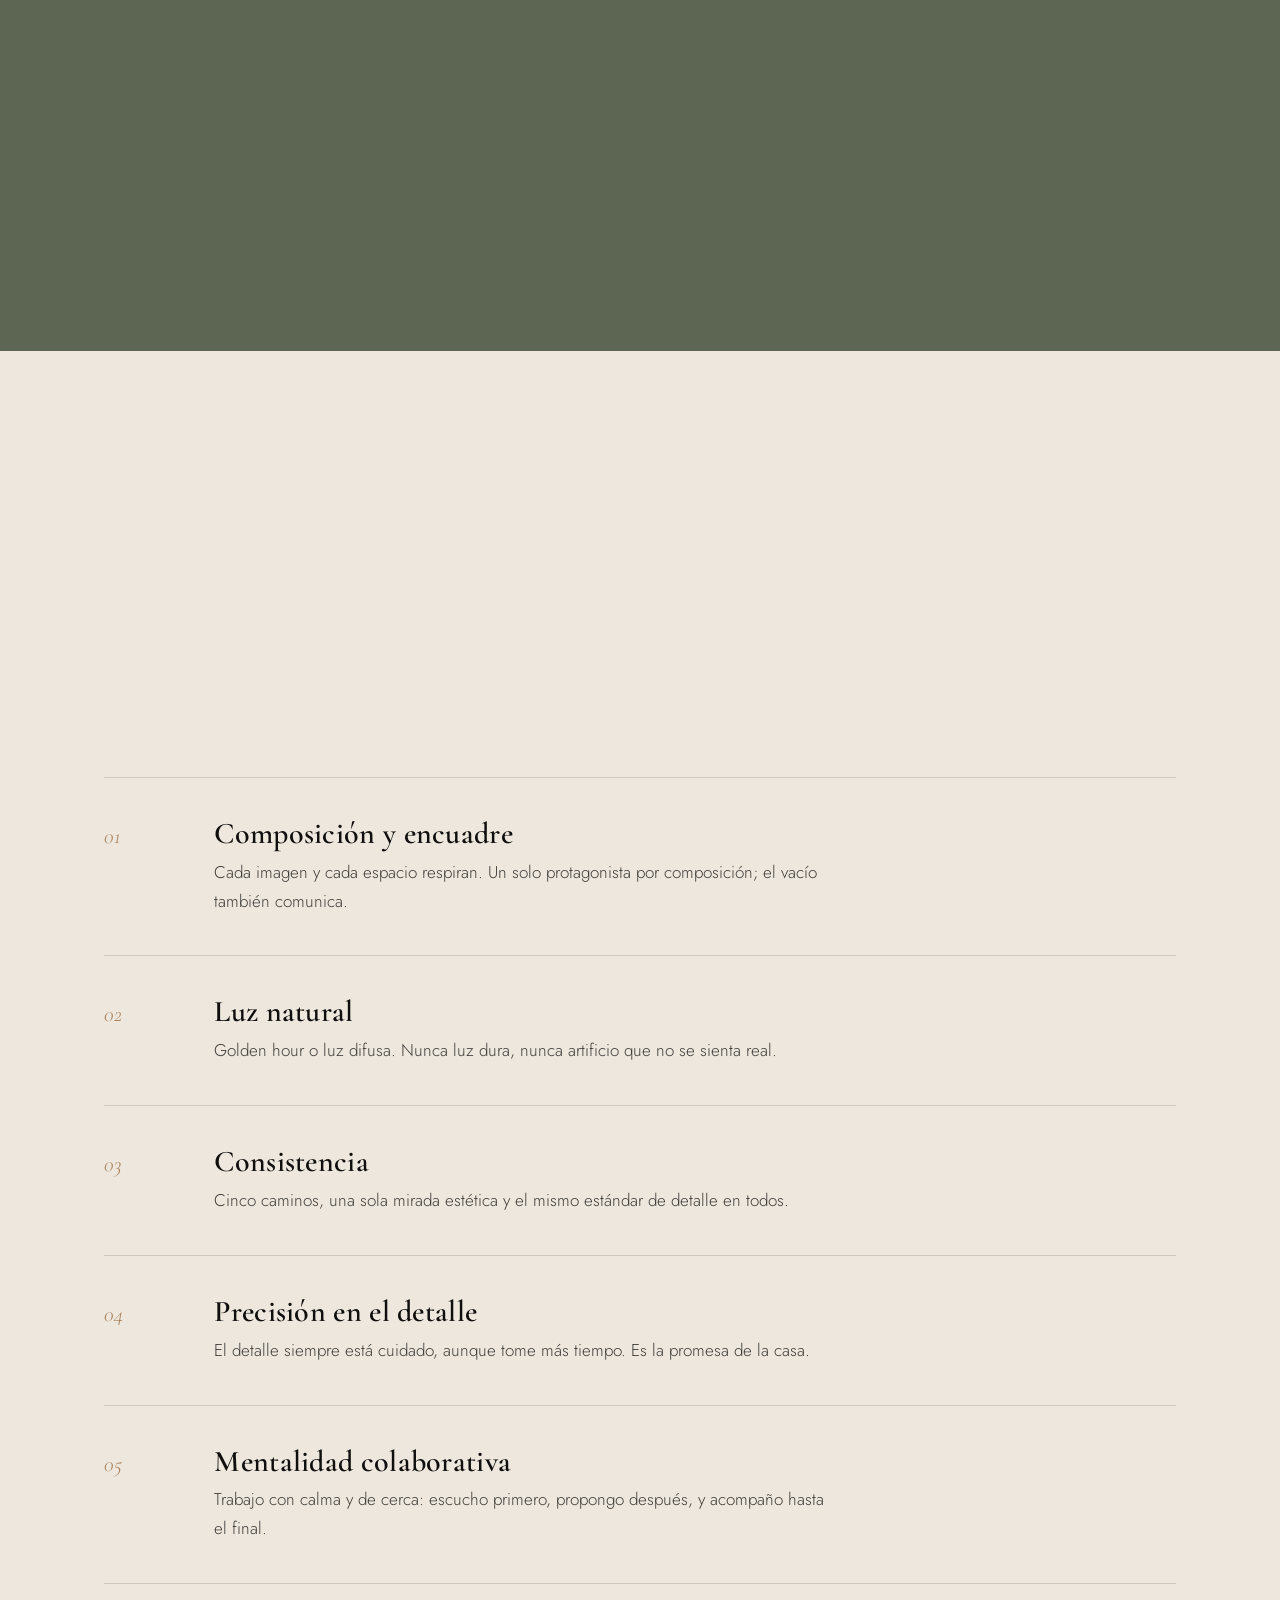
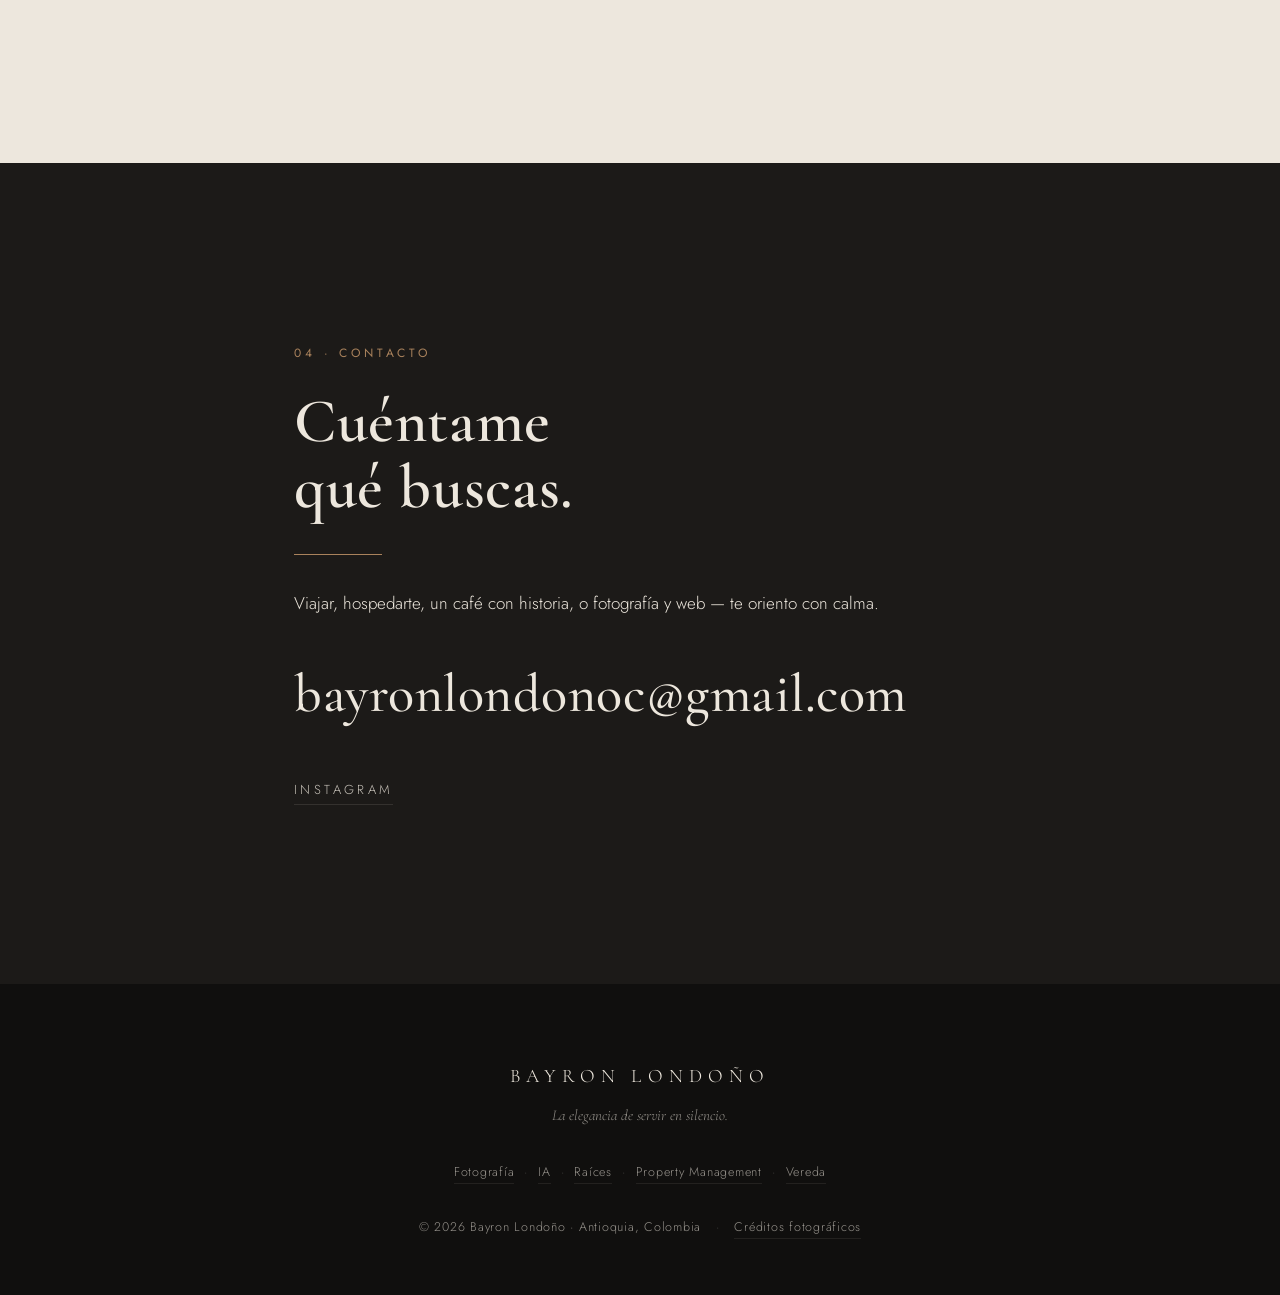
==== commit da93d98b: "Hero rotativo de 5 fotos y menos redundancia - El hero rota 5 fotos cada 5 s con fundido cruzado y z" ====
--- a/index.html
+++ b/index.html
@@ -19,7 +19,7 @@
   <link rel="preconnect" href="https://fonts.googleapis.com">
   <link rel="preconnect" href="https://fonts.gstatic.com" crossorigin>
   <link rel="stylesheet" href="https://fonts.googleapis.com/css2?family=Cormorant+Garamond:ital,wght@0,500;0,600;0,700;1,500;1,600&family=Jost:wght@300;400;500&family=Space+Grotesk:wght@400;500&family=JetBrains+Mono:wght@400;500&display=swap">
-  <link rel="stylesheet" href="styles.css?v=20260802">
+  <link rel="stylesheet" href="styles.css?v=20260803">
   <script>document.documentElement.classList.add("js");</script>
 </head>
 <body>
@@ -238,7 +238,7 @@
 
 <script defer src="lib/gsap.min.js"></script>
 <script defer src="lib/ScrollTrigger.min.js"></script>
-<script defer src="lib/manifest.js?v=20260802"></script>
-<script defer src="main.js?v=20260802"></script>
+<script defer src="lib/manifest.js?v=20260803"></script>
+<script defer src="main.js?v=20260803"></script>
 </body>
 </html>
--- a/styles.css
+++ b/styles.css
@@ -763,12 +763,19 @@
   overflow: clip; isolation: isolate;
 }
 .pf-hero-bg { position: absolute; inset: -12% 0 -12% 0; z-index: 0; will-change: transform; }
-.pf-hero-bg img {
+/* Cinco fotos que se relevan cada 5 s con fundido cruzado y zoom lento.
+   Al salir, la escala se reinicia sin transición y ya invisible (0s con
+   retardo igual al fundido), para que no se vea el zoom en reversa. */
+.pf-slide { position: absolute; inset: 0; opacity: 0; transition: opacity 1.6s var(--pf-soft); }
+.pf-slide.is-on { opacity: 1; }
+.pf-slide img {
   width: 100%; height: 100%; object-fit: cover;
-  transform: scale(1.08); animation: pf-ken 26s var(--pf-soft) infinite alternate;
-}
-@keyframes pf-ken { from { transform: scale(1.08); } to { transform: scale(1.19); } }
-@media (prefers-reduced-motion: reduce) { .pf-hero-bg img { animation: none; } }
+  transform: scale(1.05); transition: transform 0s 1.6s;
+}
+.pf-slide.is-on img { transform: scale(1.13); transition: transform 6.6s linear; }
+@media (prefers-reduced-motion: reduce) {
+  .pf-slide img, .pf-slide.is-on img { transform: scale(1.05); transition: none; }
+}
 .pf-hero-scrim {
   position: absolute; inset: 0; z-index: 1;
   background:
@@ -895,27 +902,12 @@
   padding-left: clamp(20px, 3vw, 32px); max-width: 22ch;
 }
 
-/* ---------- Cifras ---------- */
-.pf-stats {
-  display: grid; grid-template-columns: repeat(2, 1fr); gap: 1px;
-  background: var(--pf-linea); margin-top: clamp(52px, 7vw, 90px);
-}
-@media (min-width: 780px) { .pf-stats { grid-template-columns: repeat(4, 1fr); } }
-.pf-stat { background: var(--pf-noche); padding: clamp(26px, 3.4vw, 42px) clamp(18px, 2.4vw, 30px); }
-.pf-stat b {
-  display: block; font-family: var(--font-display); font-weight: 600;
-  font-size: clamp(34px, 5vw, 58px); line-height: 1; color: var(--pf-arena);
-  font-variant-numeric: tabular-nums;
-}
-.pf-stat span {
-  display: block; margin-top: 14px; font-size: 11.5px; letter-spacing: 0.2em;
-  text-transform: uppercase; opacity: 0.6; line-height: 1.65;
-}
-
 /* ---------- Galería editorial ---------- */
-.pf-gal { display: grid; grid-template-columns: repeat(2, 1fr); gap: clamp(10px, 1.4vw, 22px); }
-@media (min-width: 940px) { .pf-gal { grid-template-columns: repeat(12, 1fr); gap: clamp(14px, 1.6vw, 26px); } }
-.pf-cell { grid-column: span 1; }
+/* En celular una sola columna: la foto es el producto, no puede ir en miniatura. */
+.pf-gal { display: grid; grid-template-columns: minmax(0, 1fr); gap: clamp(14px, 3vw, 22px); }
+@media (min-width: 620px) { .pf-gal { grid-template-columns: repeat(2, minmax(0, 1fr)); } }
+@media (min-width: 940px) { .pf-gal { grid-template-columns: repeat(12, minmax(0, 1fr)); gap: clamp(14px, 1.6vw, 26px); } }
+.pf-cell { grid-column: span 1; min-width: 0; }
 @media (min-width: 940px) {
   .pf-cell { grid-column: span 4; }
   .pf-cell--wide { grid-column: span 8; }
@@ -925,29 +917,18 @@
   .pf-cell--rise { margin-top: clamp(-96px, -6vw, -38px); }
 }
 .pf-cell--tall .pf-frame { aspect-ratio: 3 / 4; }
-.pf-cell--wide .pf-frame { aspect-ratio: 16 / 9; }
-.pf-cell--full .pf-frame { aspect-ratio: 21 / 9; }
+/* Las proporciones panorámicas solo tienen sentido cuando la celda ocupa
+   varias columnas; en móvil todas vuelven a 3/2 para no quedar en franjas. */
+@media (min-width: 940px) {
+  .pf-cell--wide .pf-frame { aspect-ratio: 16 / 9; }
+  .pf-cell--full .pf-frame { aspect-ratio: 21 / 9; }
+}
 .pf-cap {
-  display: flex; justify-content: space-between; gap: 16px; margin-top: 12px;
+  display: flex; flex-wrap: wrap; justify-content: space-between; gap: 4px 16px; margin-top: 12px;
   font-size: 11.5px; letter-spacing: 0.16em; text-transform: uppercase; opacity: 0.5;
 }
+.pf-cap span { min-width: 0; }
 .pf-gal-note { margin-top: clamp(34px, 4vw, 54px); font-size: 13px; line-height: 1.75; opacity: 0.55; max-width: 78ch; }
-
-/* ---------- Qué incluye ---------- */
-.pf-list { display: grid; grid-template-columns: 1fr; gap: 1px; background: var(--pf-linea); }
-@media (min-width: 700px) { .pf-list { grid-template-columns: repeat(2, 1fr); } }
-@media (min-width: 1060px) { .pf-list { grid-template-columns: repeat(3, 1fr); } }
-.pf-item {
-  background: var(--pf-carbon); padding: clamp(30px, 3.4vw, 46px);
-  transition: background 0.6s var(--pf-soft), transform 0.6s var(--pf-soft);
-}
-.pf-item:hover { background: #221F1B; transform: translateY(-4px); }
-.pf-item i {
-  font-style: normal; font-family: var(--font-display); font-size: 13px;
-  letter-spacing: 0.24em; color: var(--pf-arena);
-}
-.pf-item h3 { font-family: var(--font-display); font-weight: 600; font-size: clamp(21px, 2.3vw, 27px); margin: 16px 0 12px; }
-.pf-item p { font-size: 15.5px; opacity: 0.74; line-height: 1.7; }
 
 /* ---------- Inversión ---------- */
 .pf-precio { position: relative; text-align: center; overflow: clip; }
@@ -992,6 +973,12 @@
 }
 .pf-card h3 { font-family: var(--font-display); font-weight: 600; font-size: clamp(23px, 3vw, 34px); margin-bottom: 14px; }
 .pf-card p { opacity: 0.8; max-width: 56ch; font-size: clamp(15.5px, 1.7vw, 17px); }
+.pf-card-tags { display: flex; flex-wrap: wrap; gap: 8px; margin-top: 22px; list-style: none; padding: 0; }
+.pf-card-tags li {
+  border: 1px solid var(--pf-linea); border-radius: 999px; padding: 7px 16px;
+  font-size: 12px; letter-spacing: 0.06em; opacity: 0.72;
+}
+.pf-card-tags li:first-child { border-color: var(--pf-arena); color: var(--pf-arena); opacity: 1; }
 
 /* ---------- Condiciones ---------- */
 .pf-terms { max-width: 900px; }
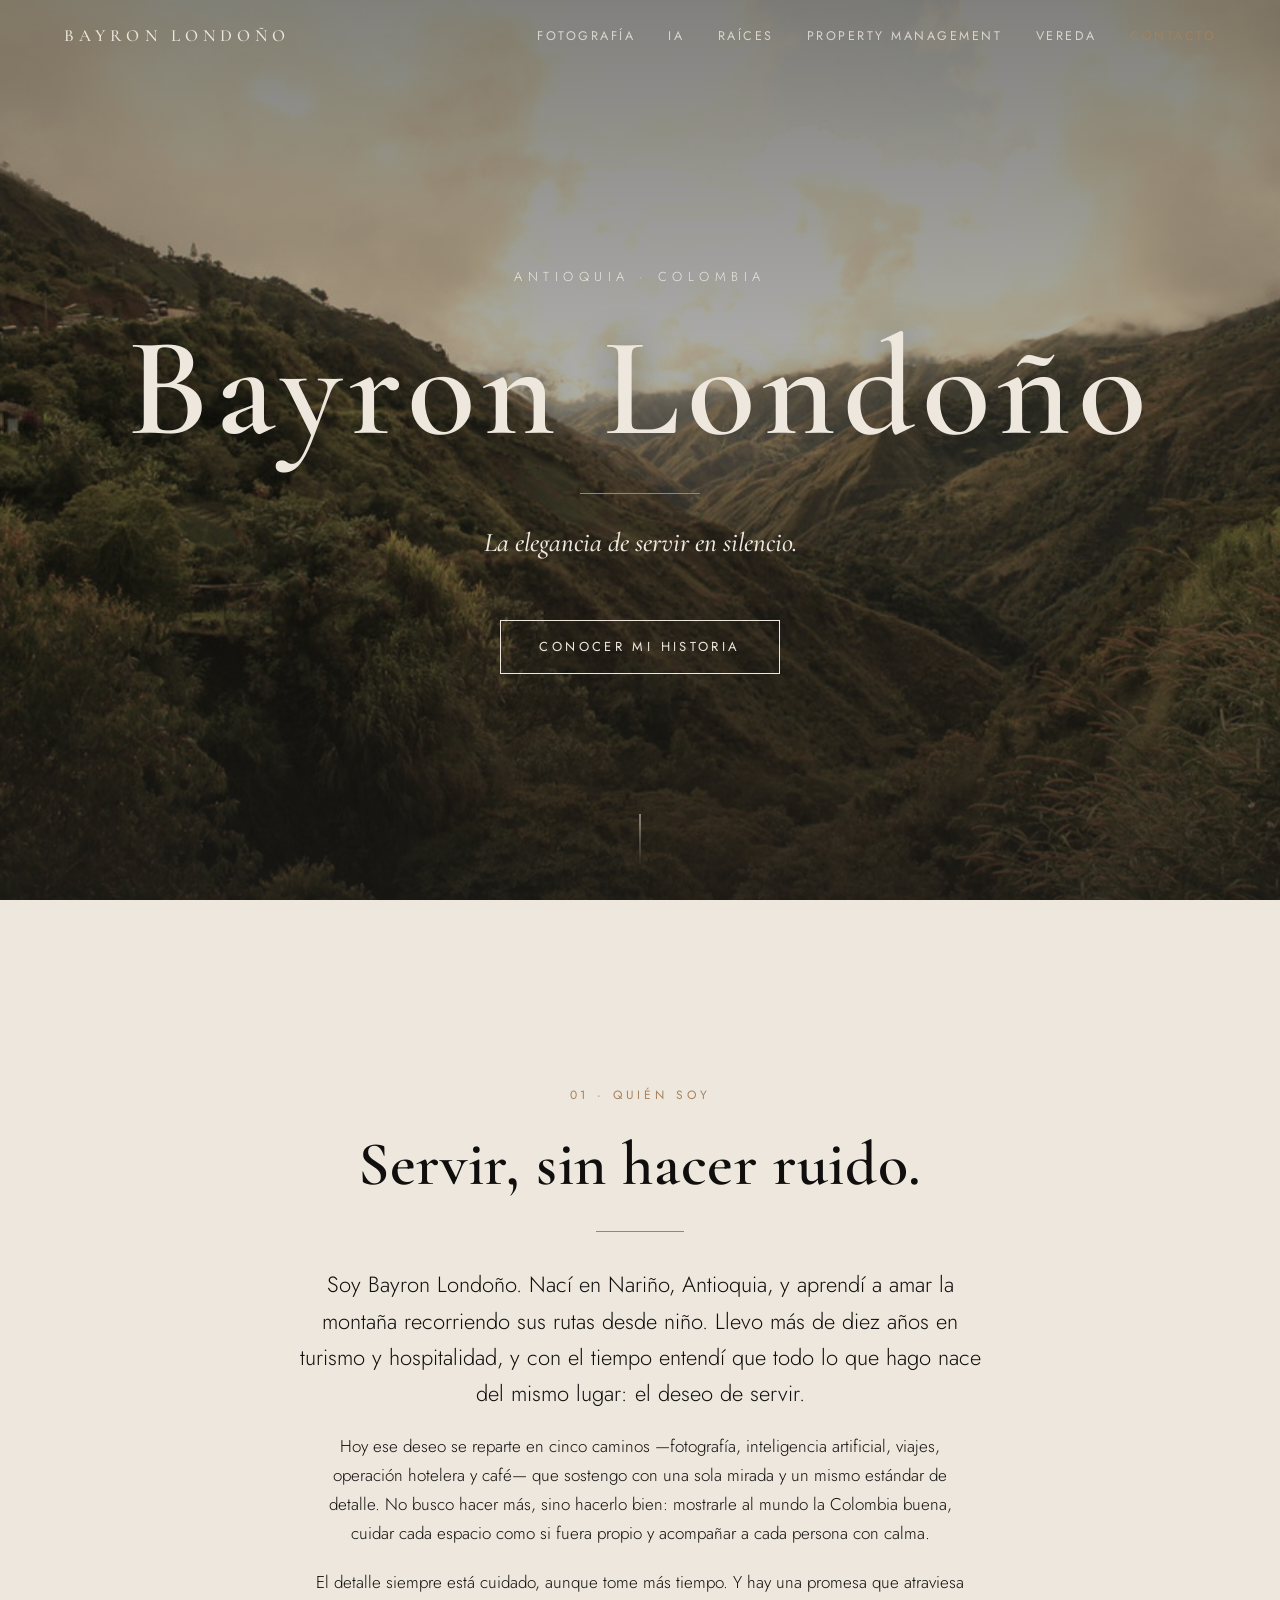
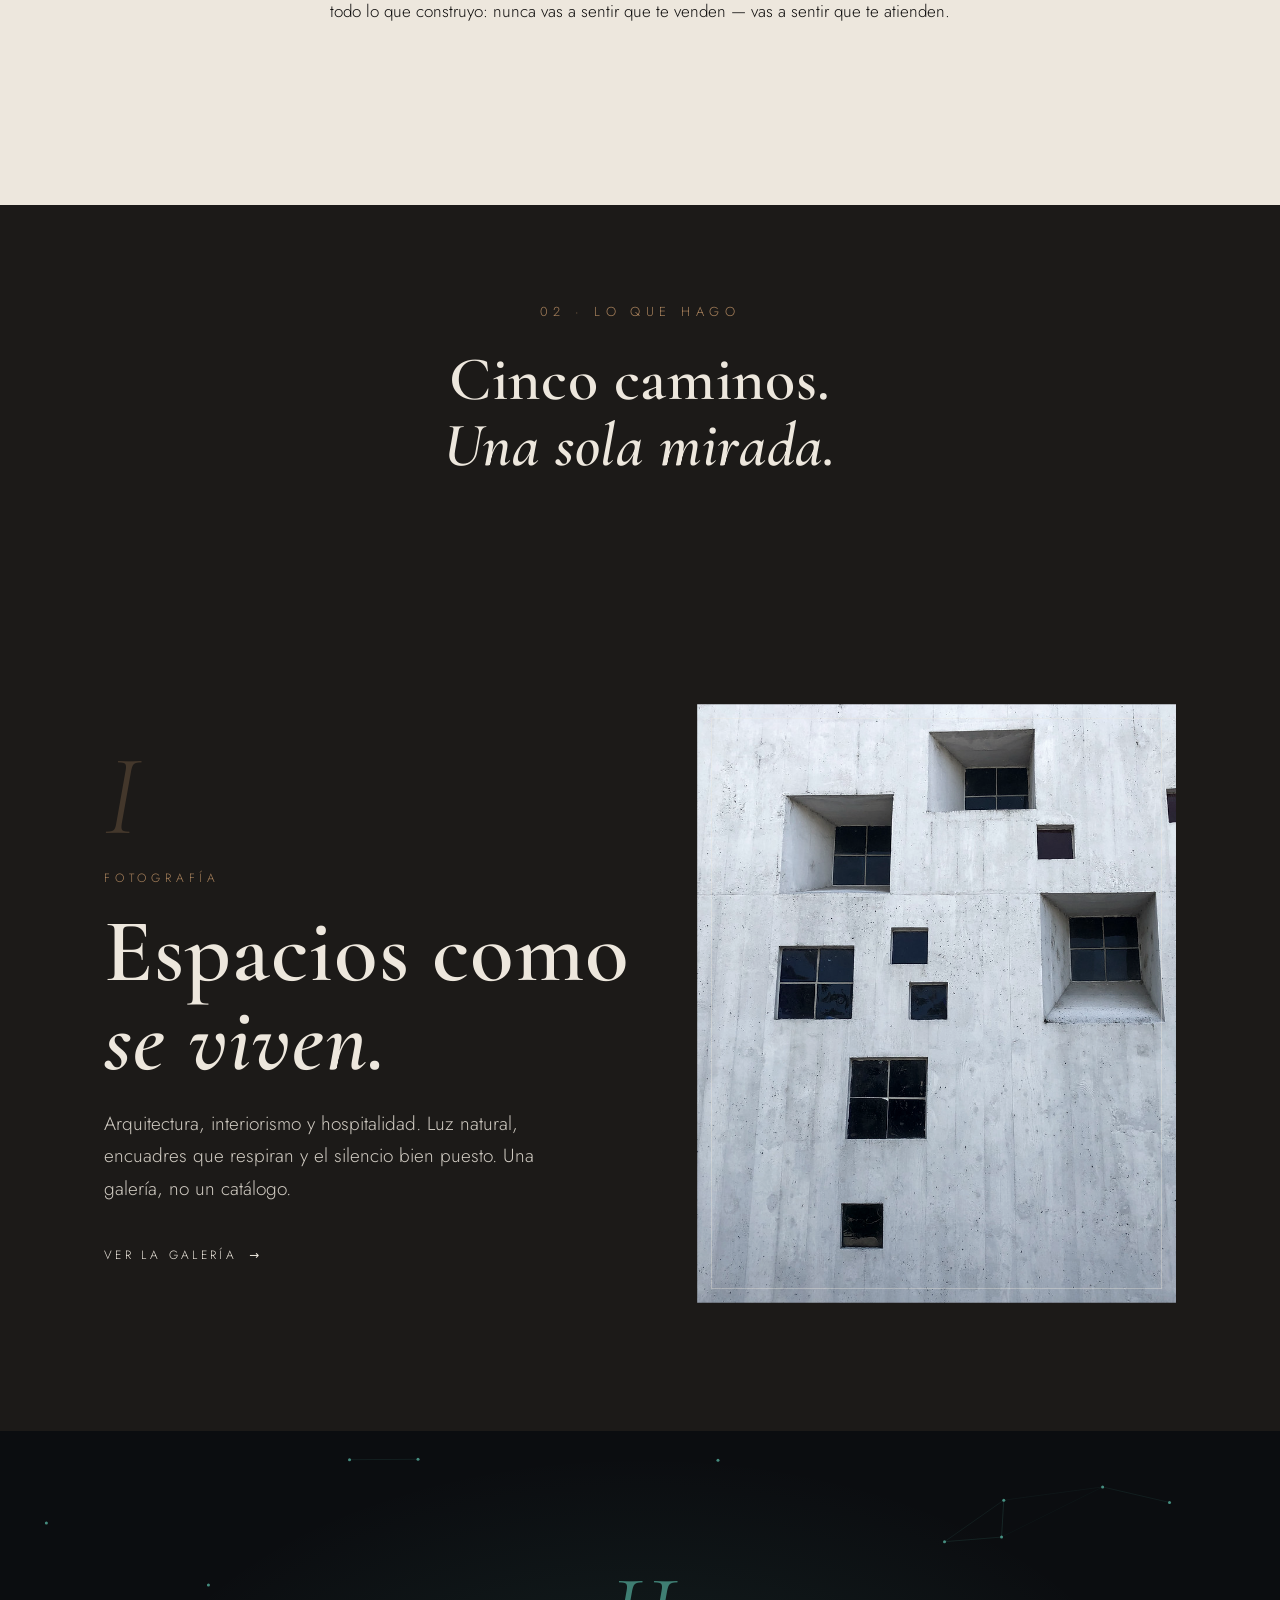
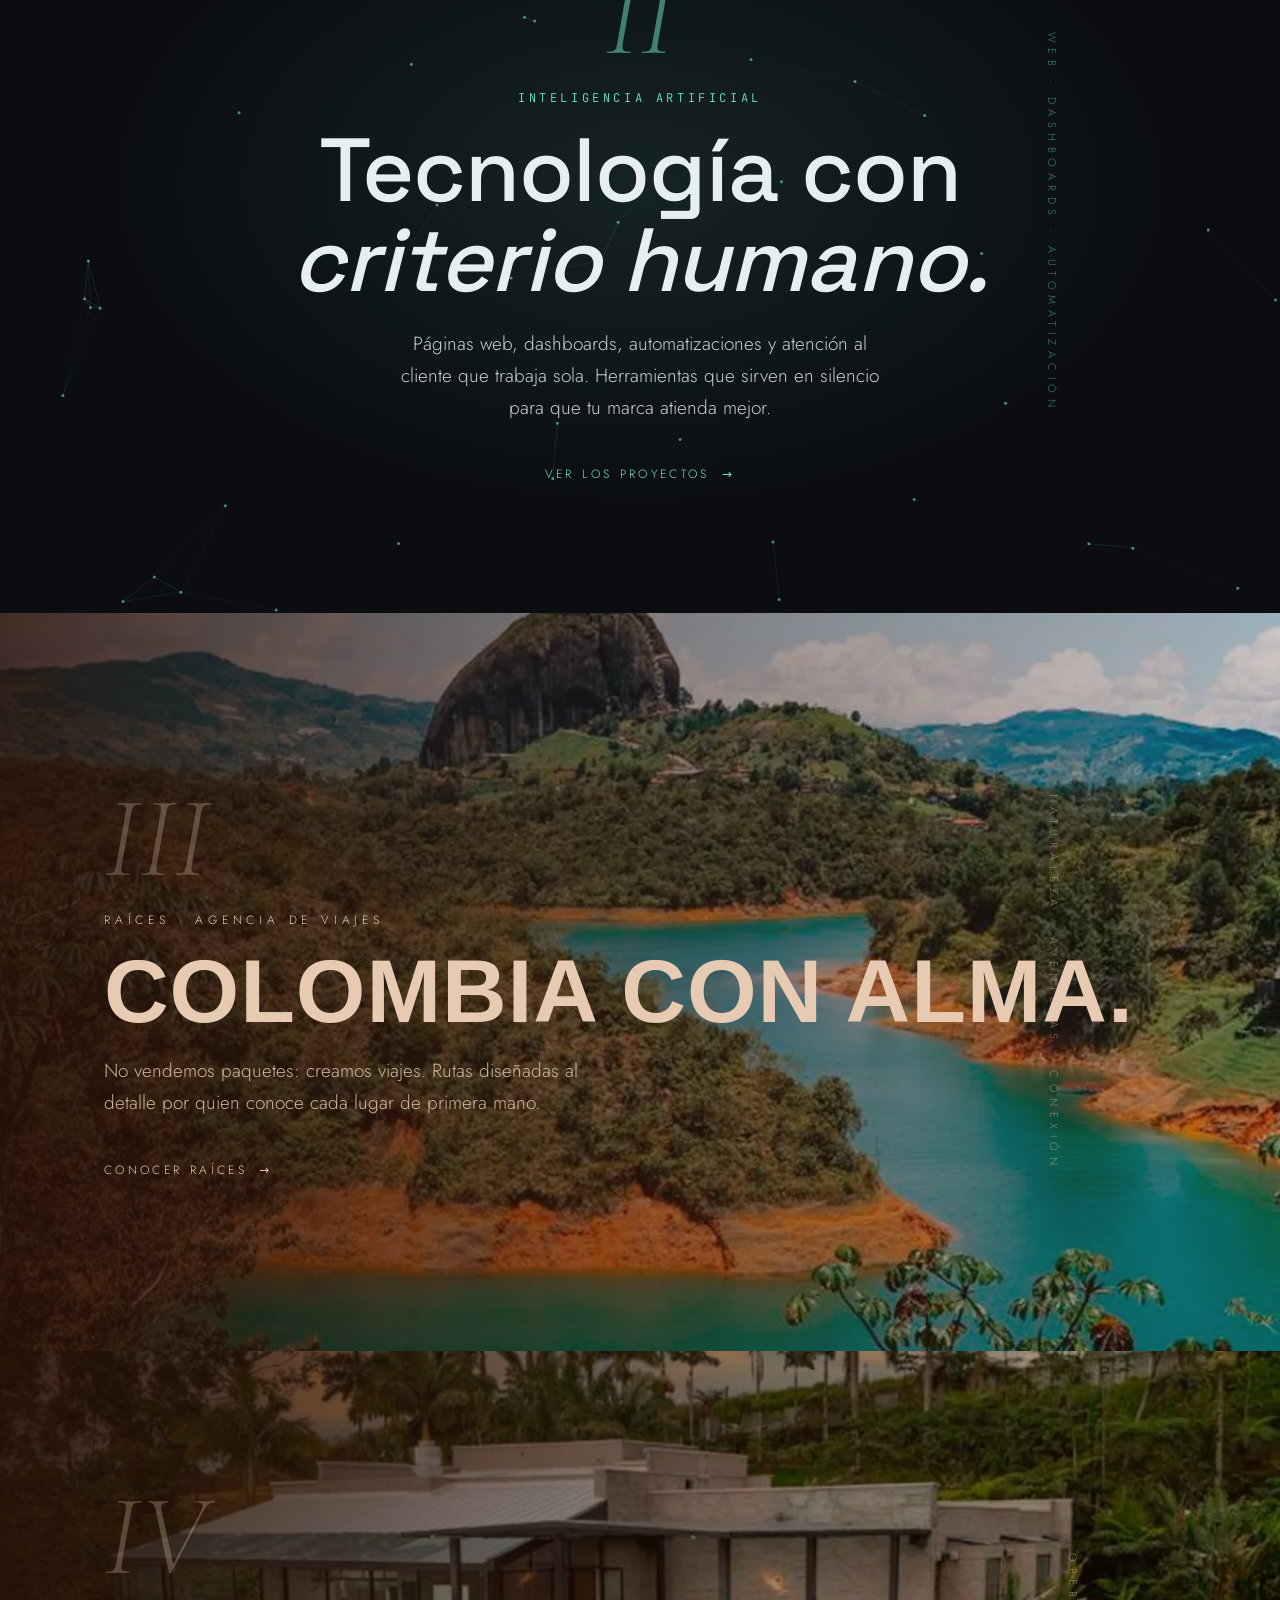
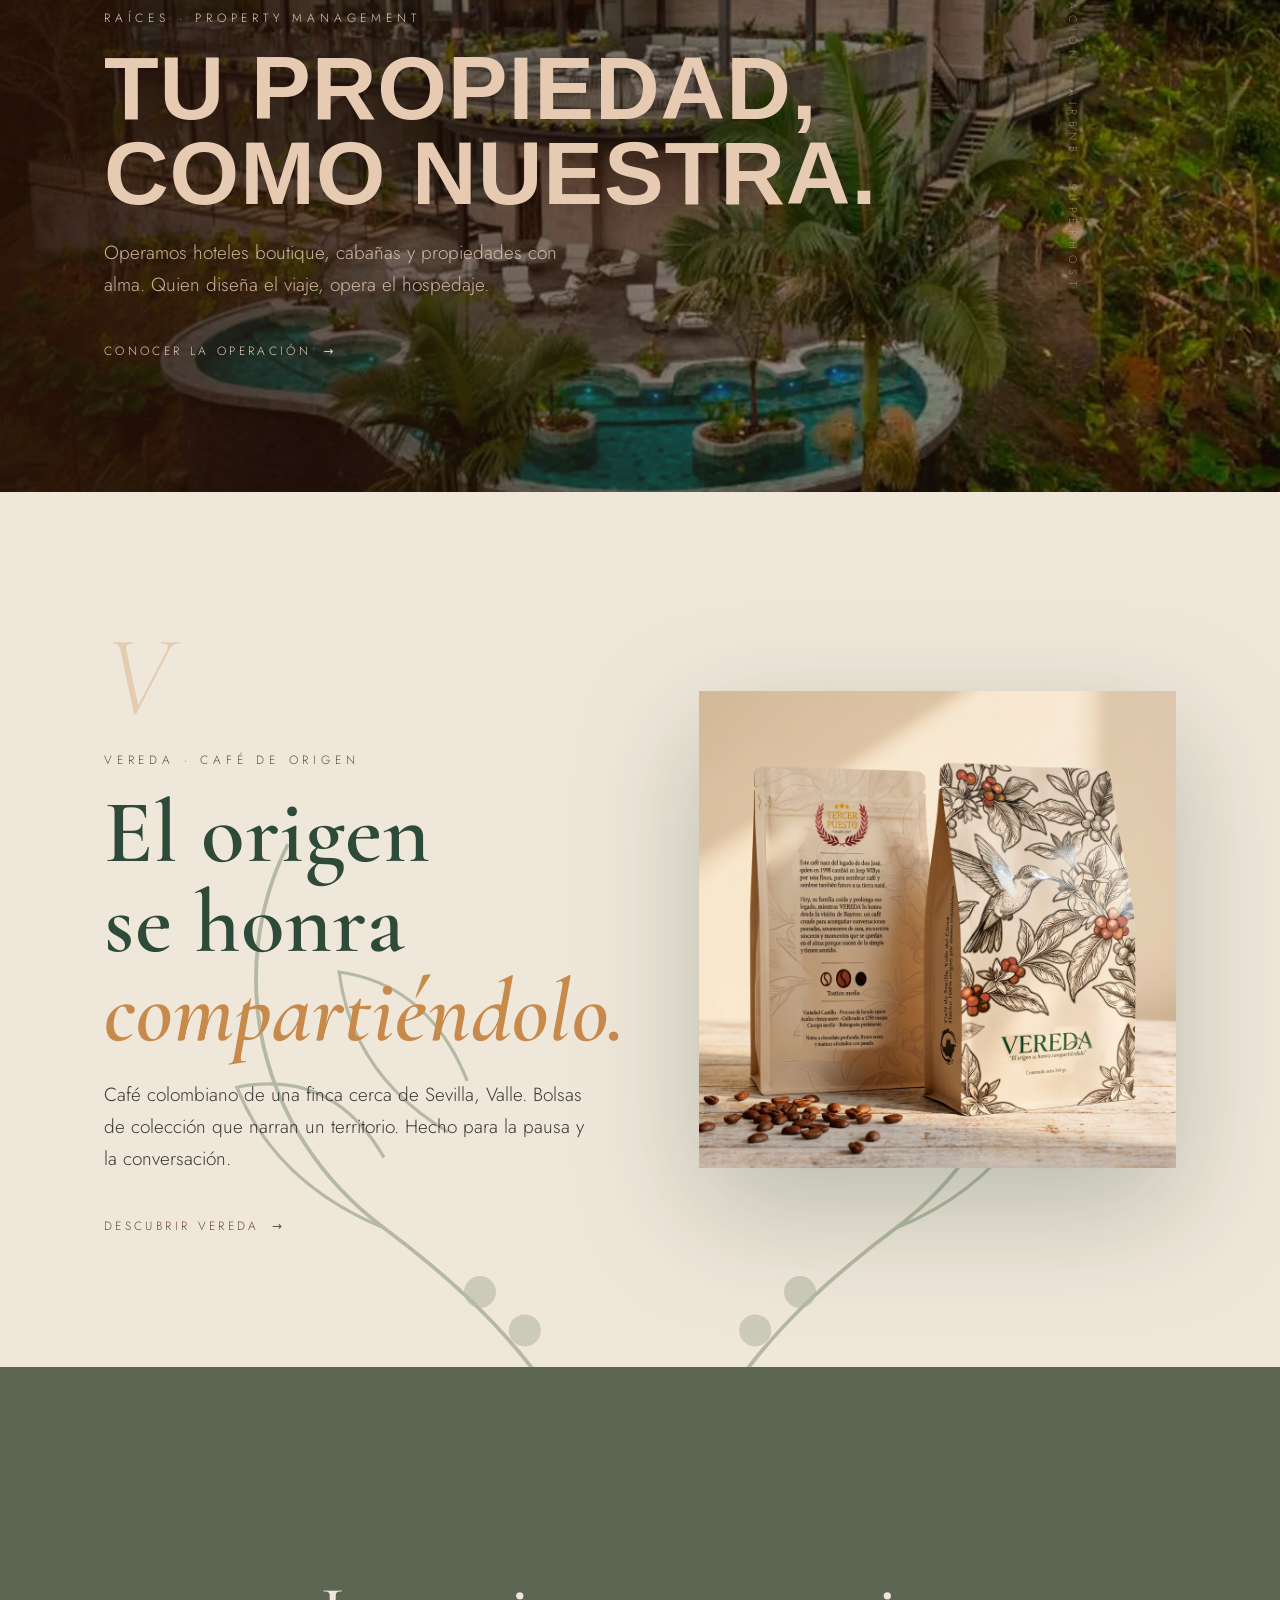
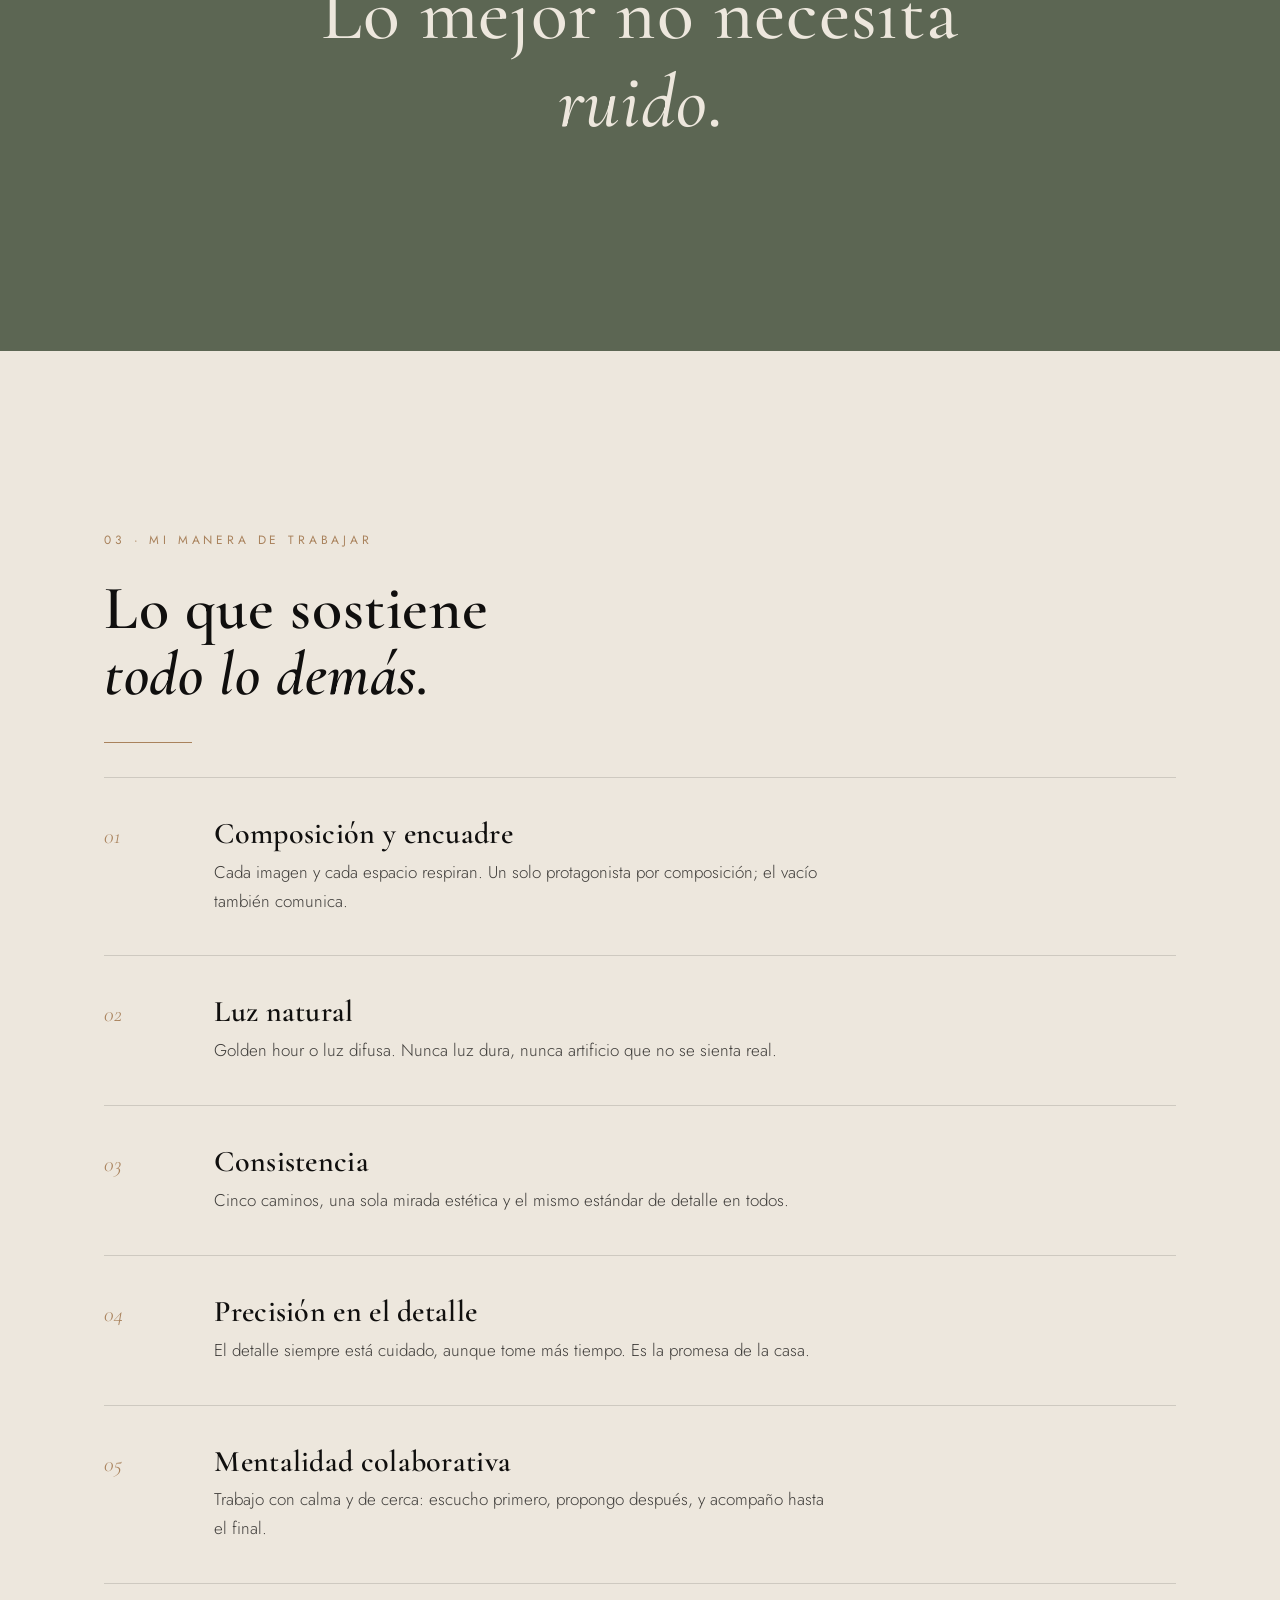
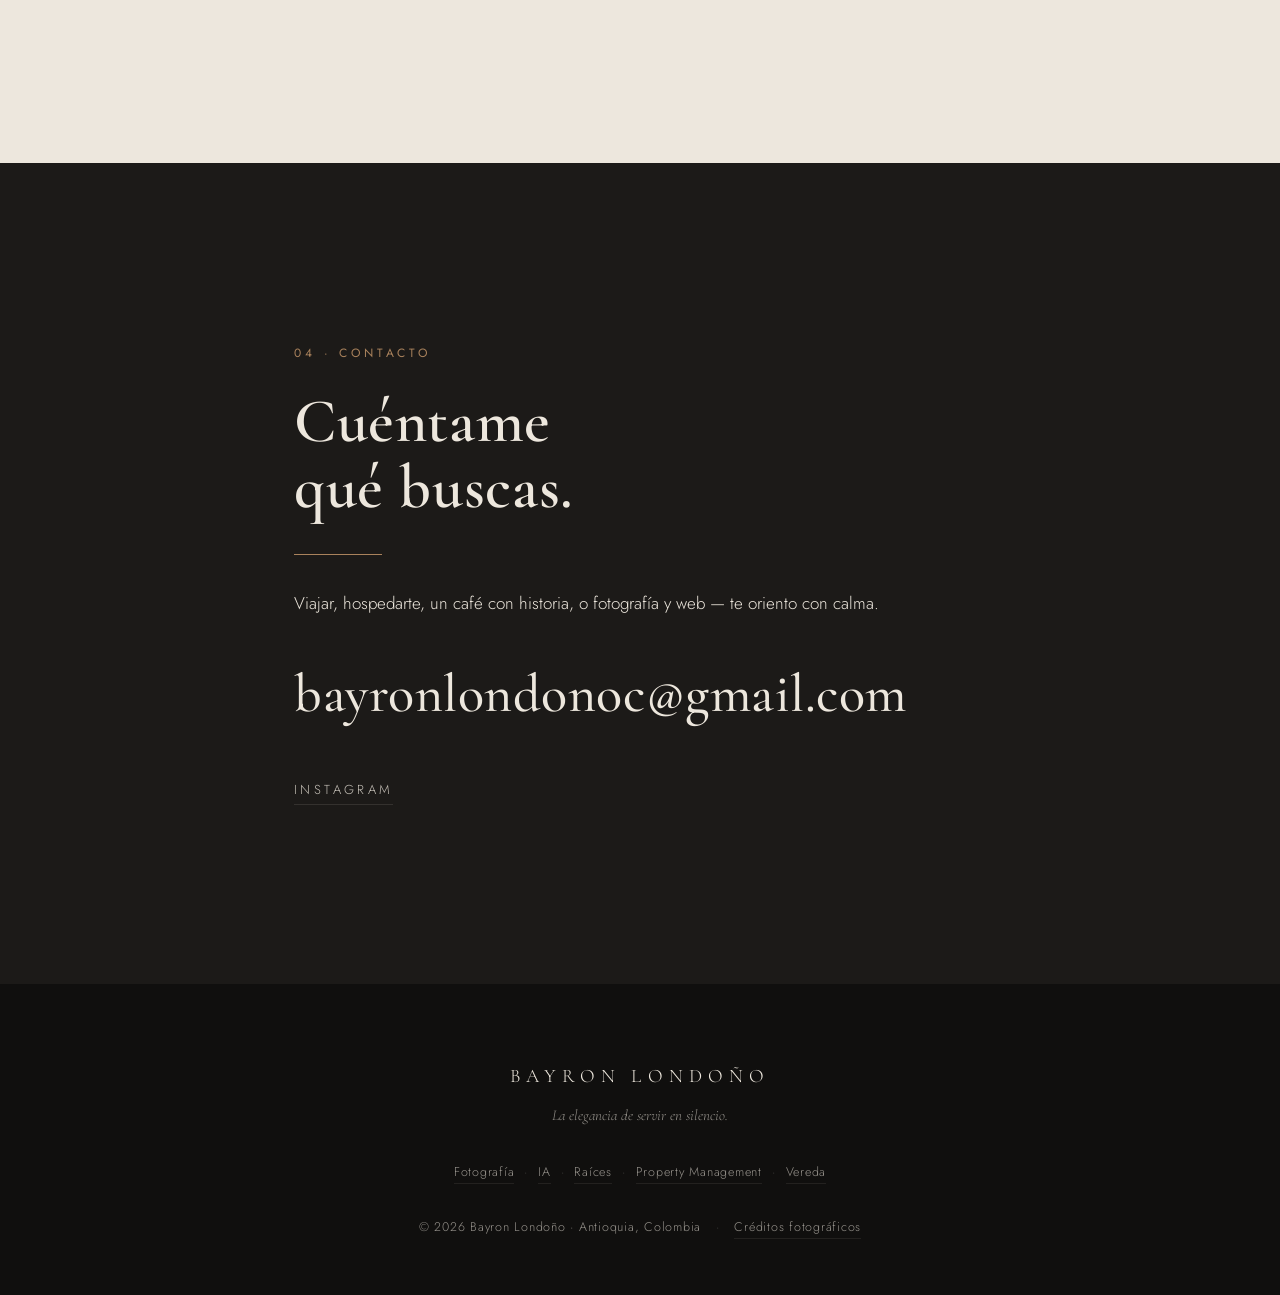
==== commit 6d629353: "Galería de 24 fotos propias y hero en alta resolución Fotos: - El hero se veía pixelado porque las d" ====
--- a/index.html
+++ b/index.html
@@ -19,7 +19,7 @@
   <link rel="preconnect" href="https://fonts.googleapis.com">
   <link rel="preconnect" href="https://fonts.gstatic.com" crossorigin>
   <link rel="stylesheet" href="https://fonts.googleapis.com/css2?family=Cormorant+Garamond:ital,wght@0,500;0,600;0,700;1,500;1,600&family=Jost:wght@300;400;500&family=Space+Grotesk:wght@400;500&family=JetBrains+Mono:wght@400;500&display=swap">
-  <link rel="stylesheet" href="styles.css?v=20260803">
+  <link rel="stylesheet" href="styles.css?v=20260804">
   <script>document.documentElement.classList.add("js");</script>
 </head>
 <body>
@@ -238,7 +238,7 @@
 
 <script defer src="lib/gsap.min.js"></script>
 <script defer src="lib/ScrollTrigger.min.js"></script>
-<script defer src="lib/manifest.js?v=20260803"></script>
-<script defer src="main.js?v=20260803"></script>
+<script defer src="lib/manifest.js?v=20260804"></script>
+<script defer src="main.js?v=20260804"></script>
 </body>
 </html>
--- a/styles.css
+++ b/styles.css
@@ -768,11 +768,13 @@
    retardo igual al fundido), para que no se vea el zoom en reversa. */
 .pf-slide { position: absolute; inset: 0; opacity: 0; transition: opacity 1.6s var(--pf-soft); }
 .pf-slide.is-on { opacity: 1; }
+.pf-slide picture { display: block; position: absolute; inset: 0; }
 .pf-slide img {
   width: 100%; height: 100%; object-fit: cover;
-  transform: scale(1.05); transition: transform 0s 1.6s;
-}
-.pf-slide.is-on img { transform: scale(1.13); transition: transform 6.6s linear; }
+  transform: scale(1.02); transition: transform 0s 1.6s;
+}
+/* Zoom contenido: por encima de 1.08 la foto se amplía tanto que se ve blanda. */
+.pf-slide.is-on img { transform: scale(1.08); transition: transform 6.6s linear; }
 @media (prefers-reduced-motion: reduce) {
   .pf-slide img, .pf-slide.is-on img { transform: scale(1.05); transition: none; }
 }
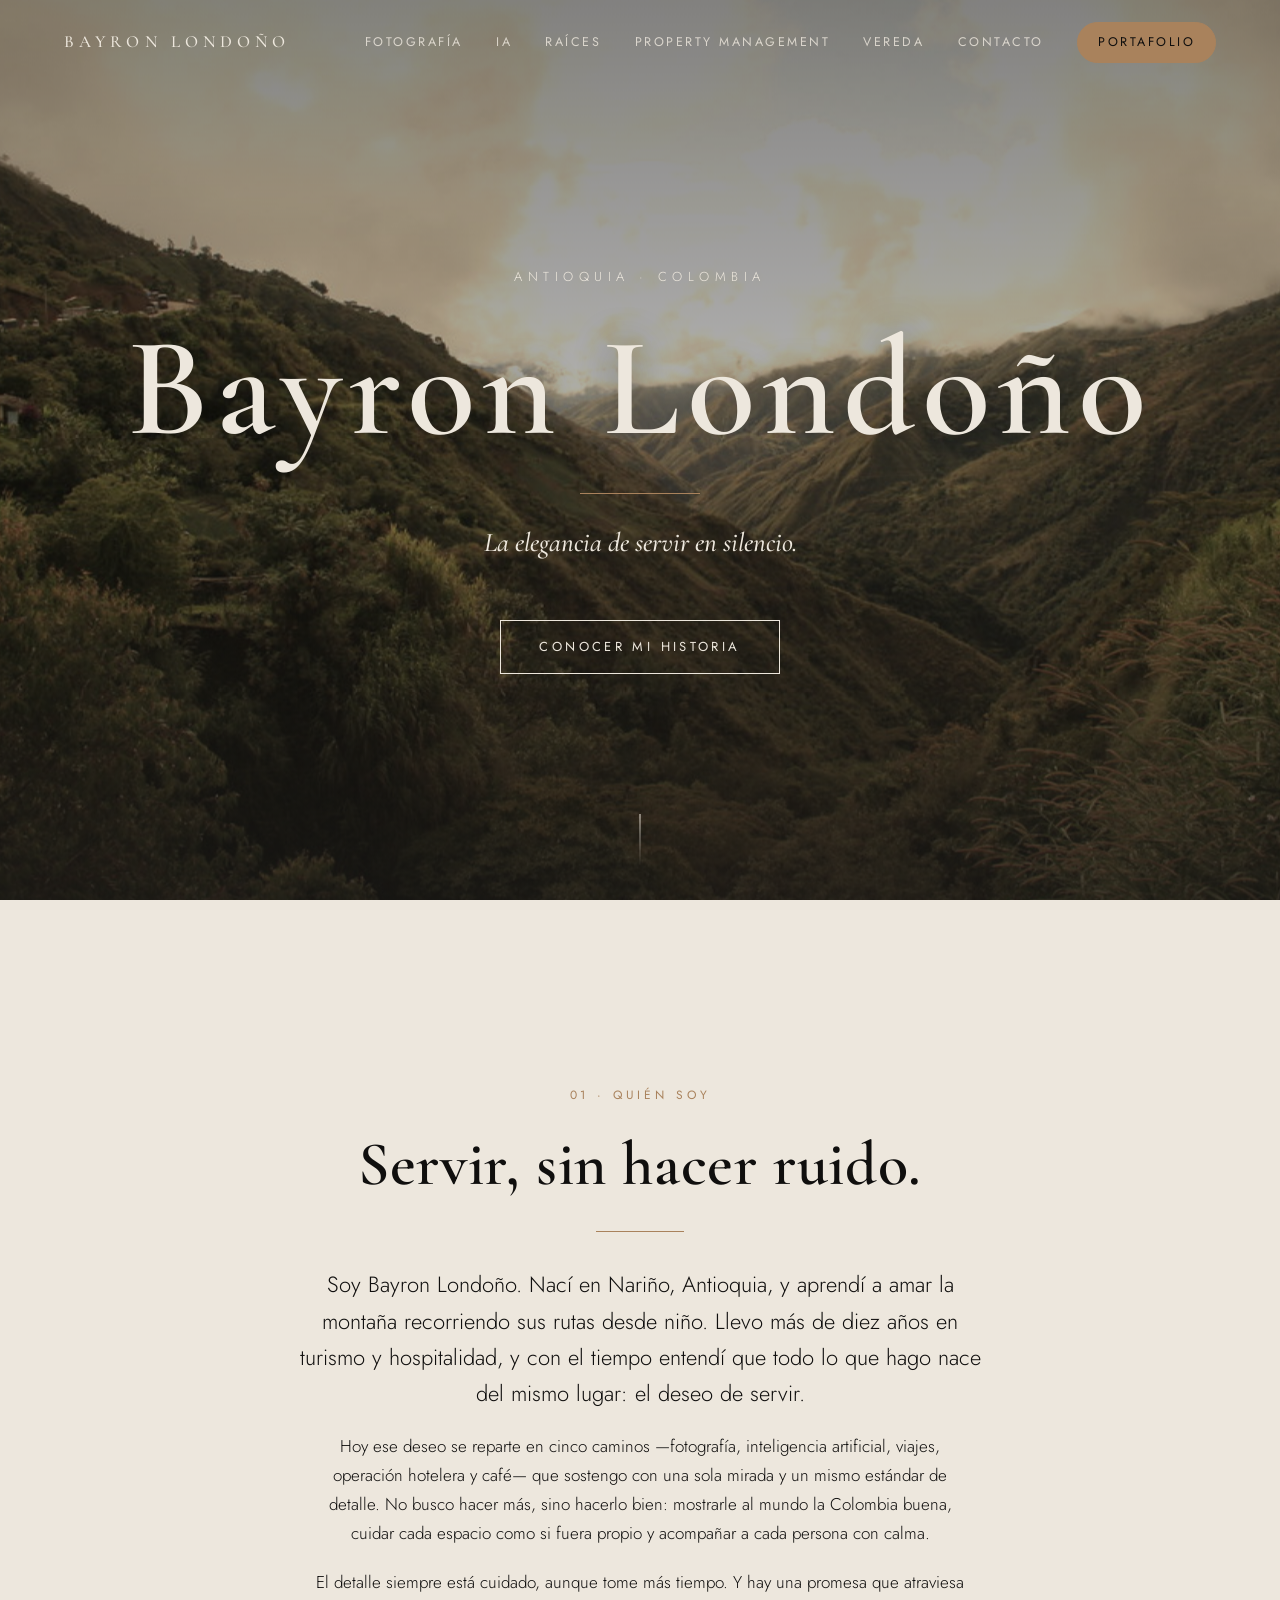
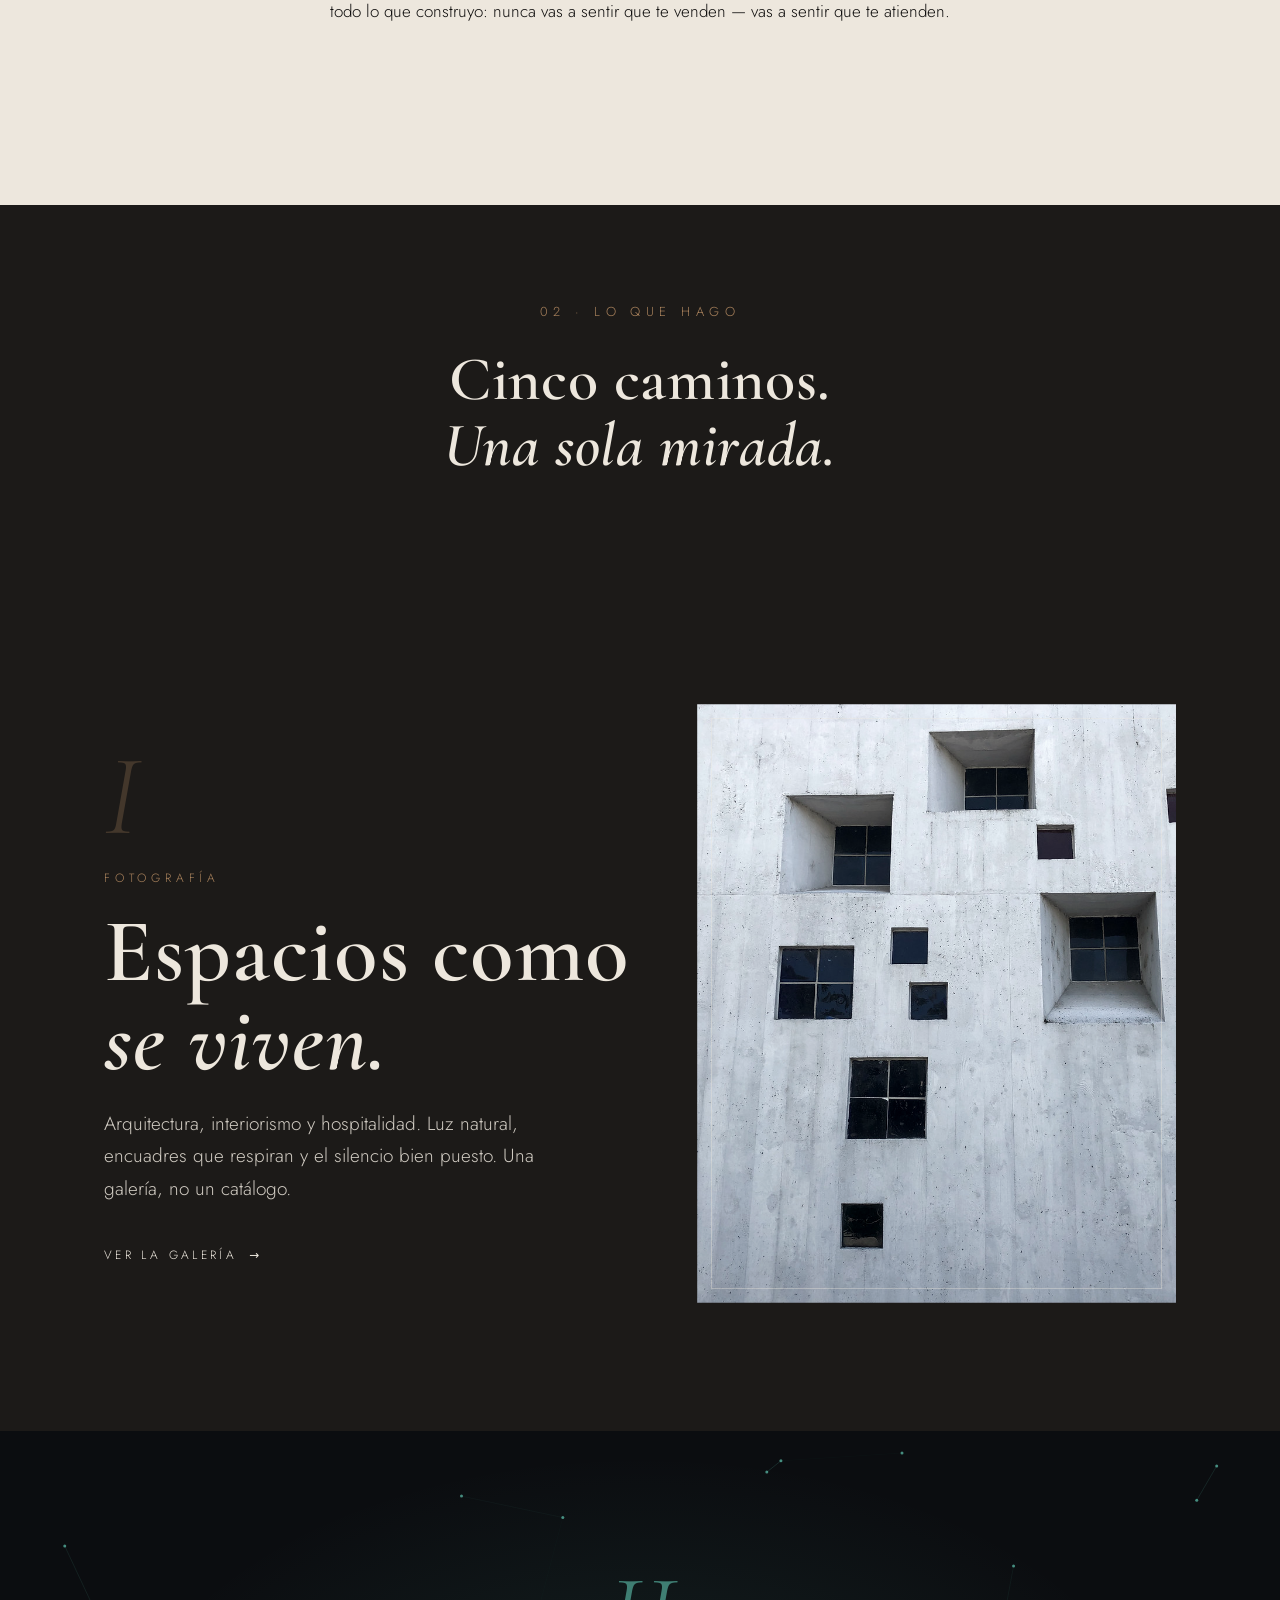
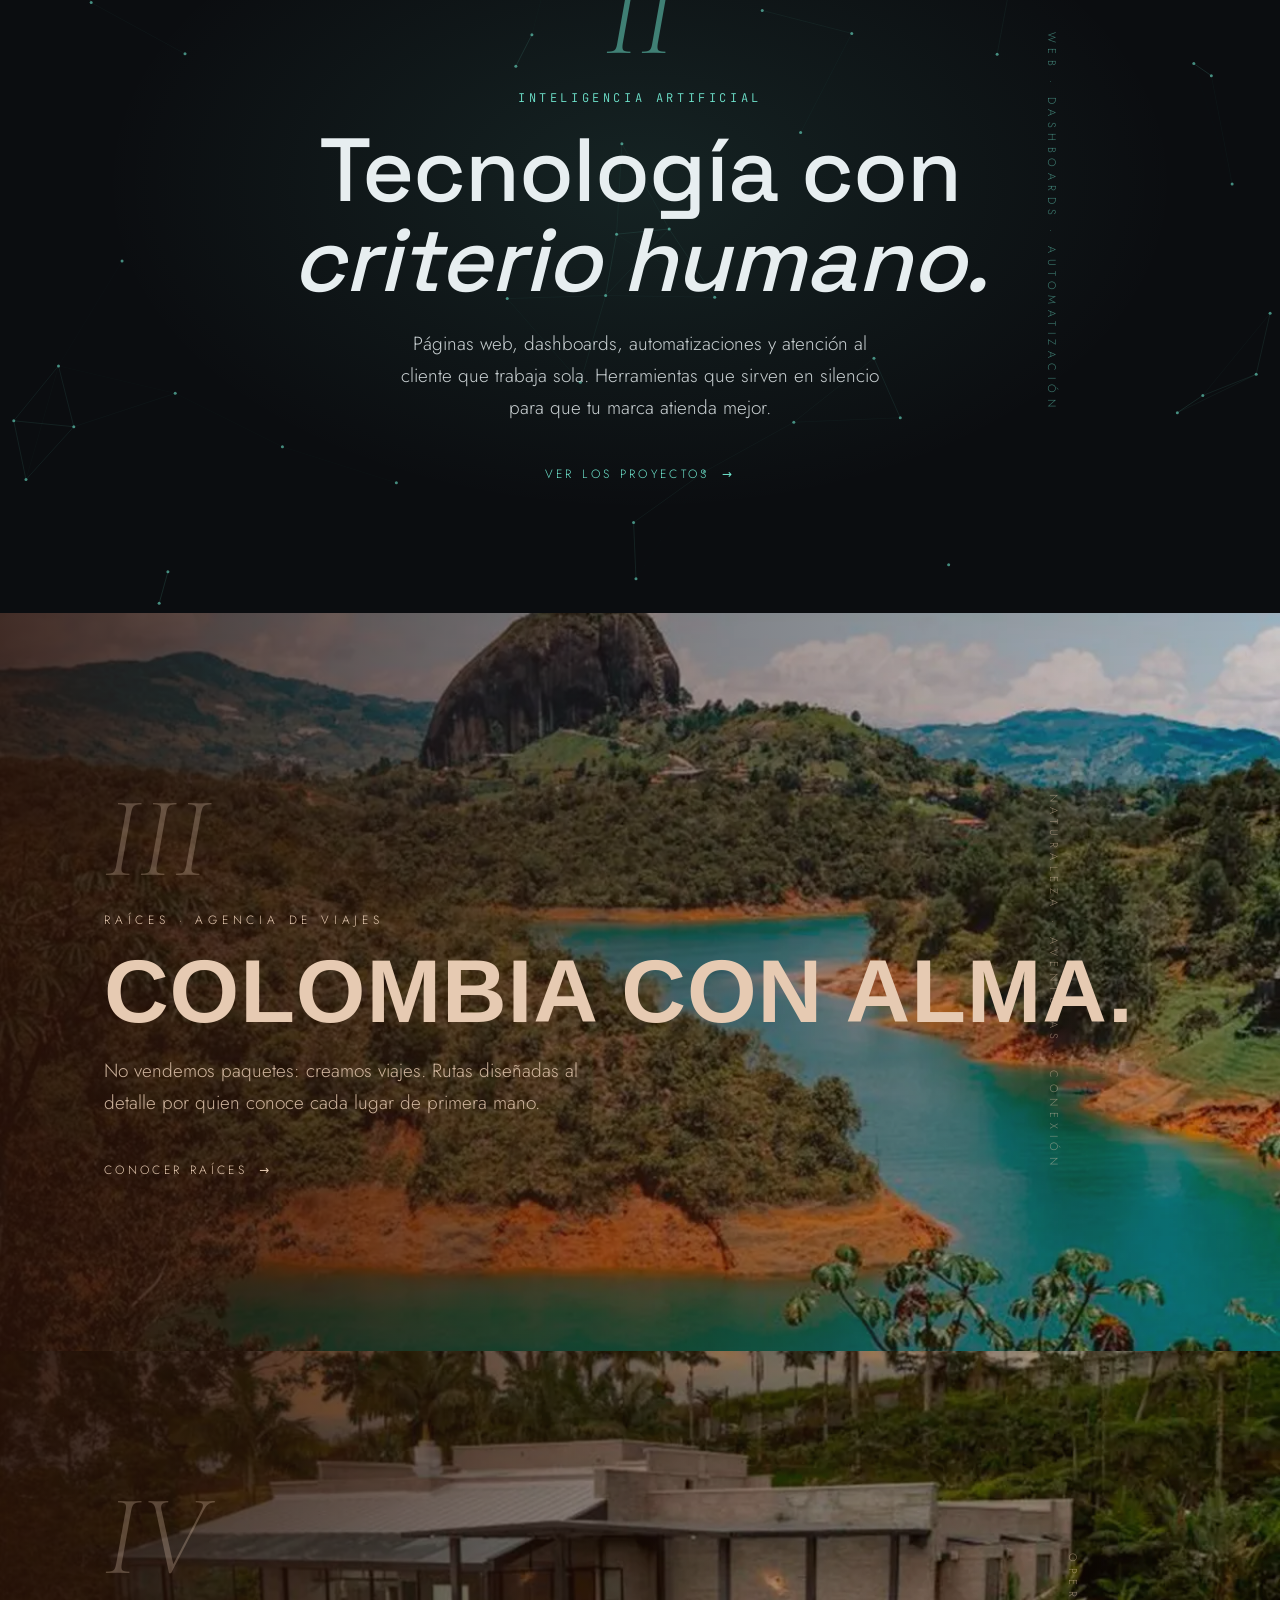
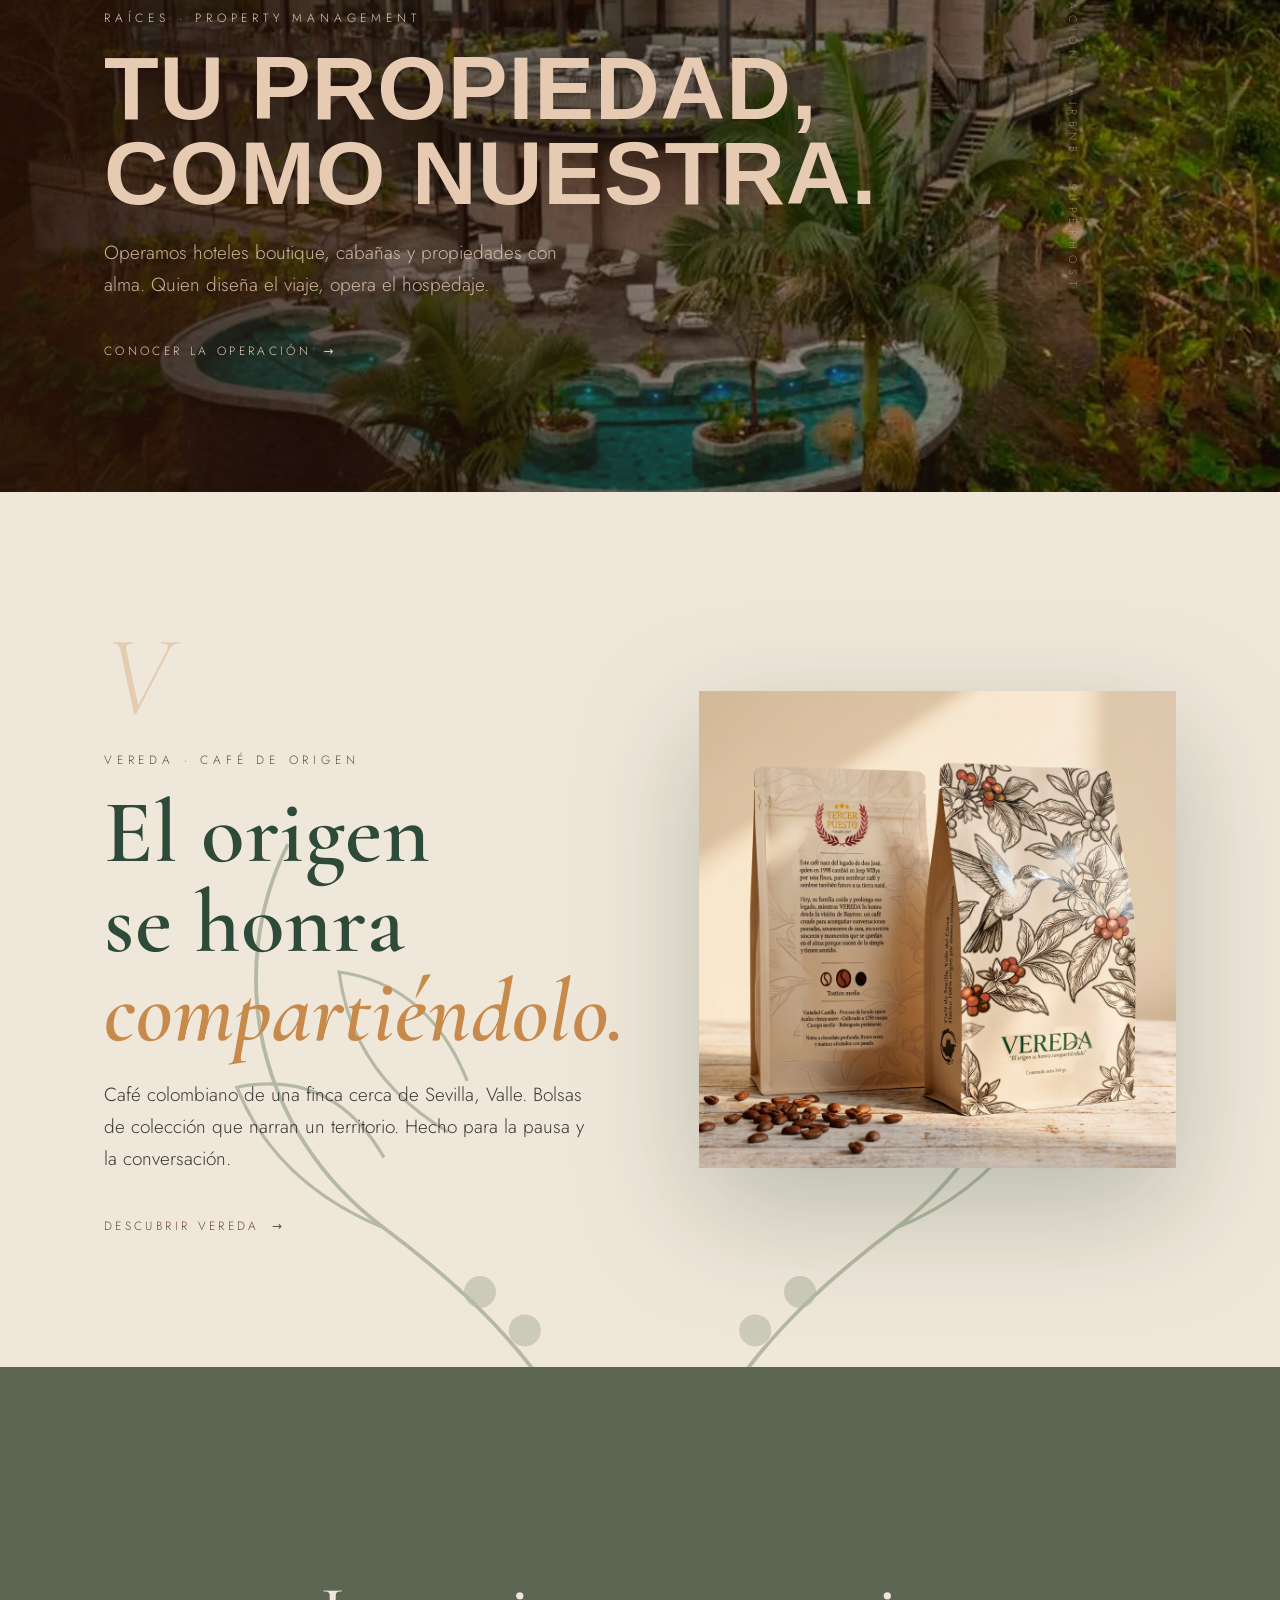
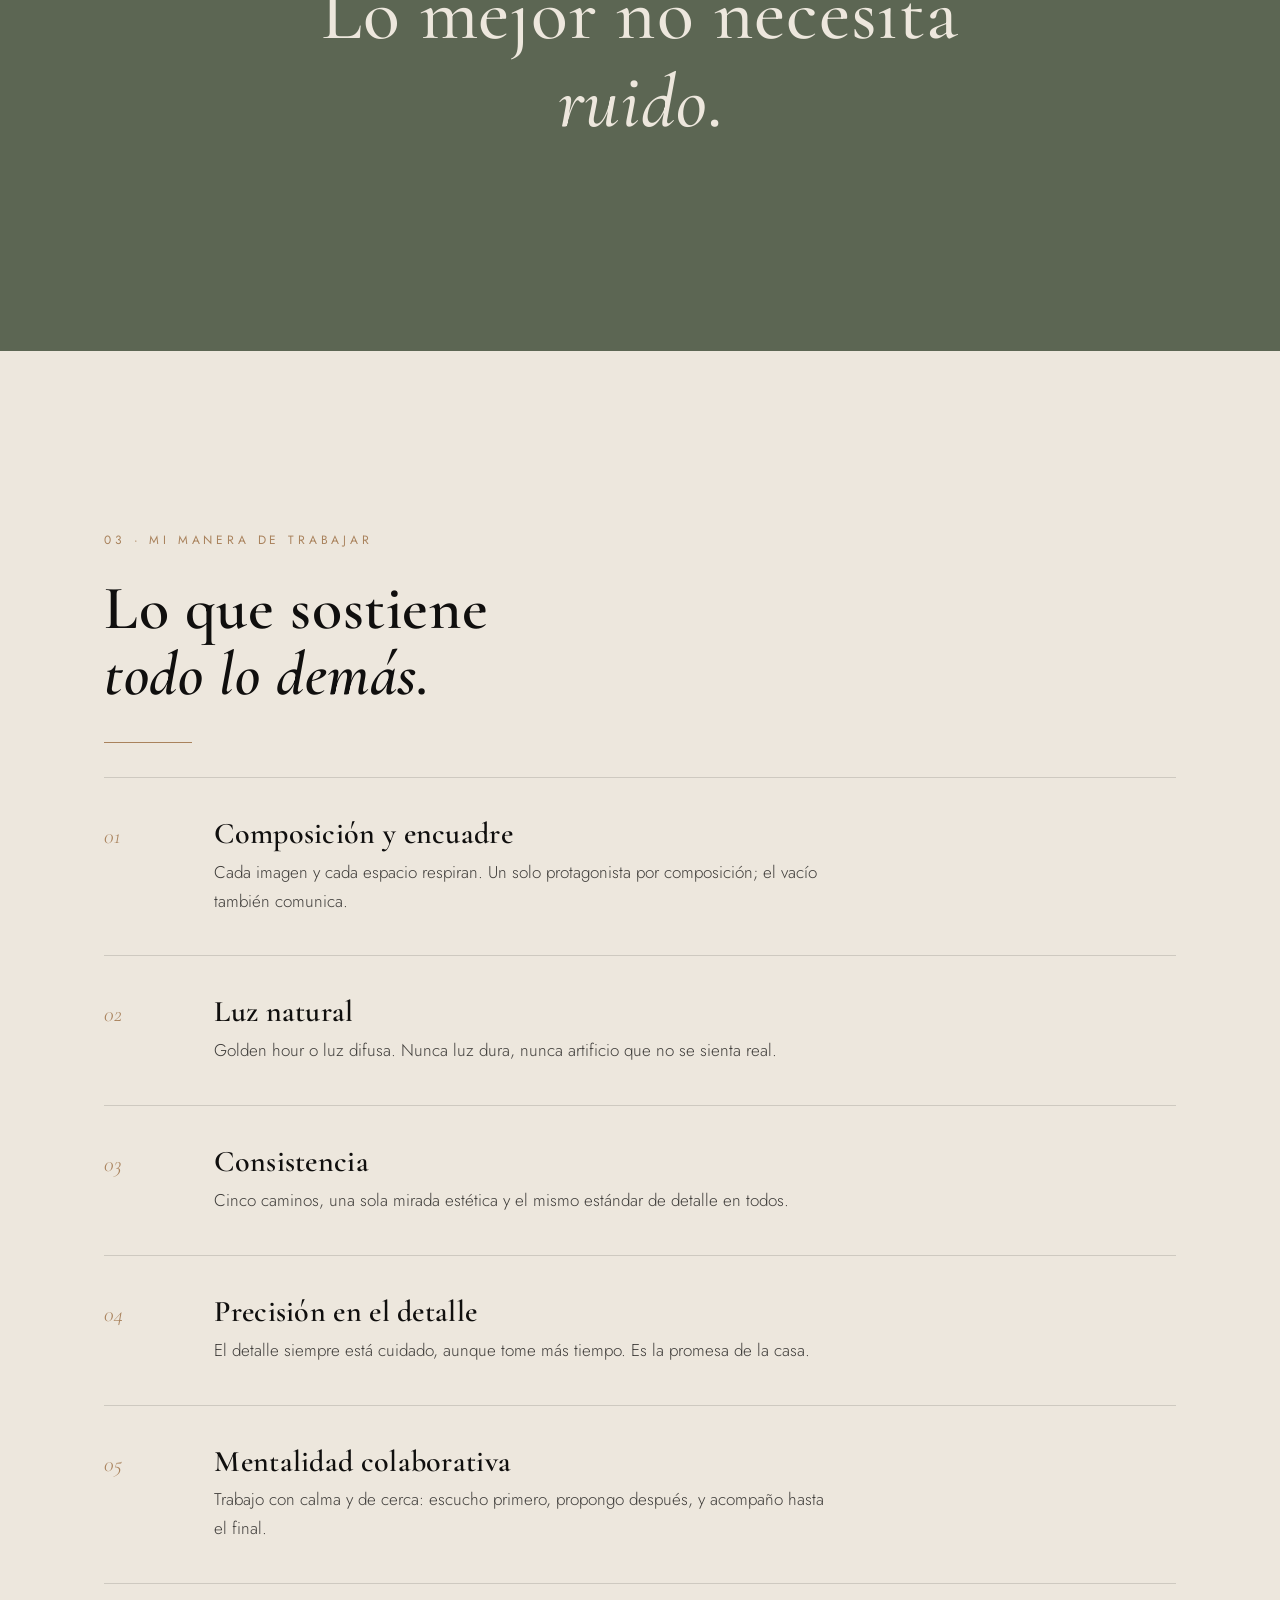
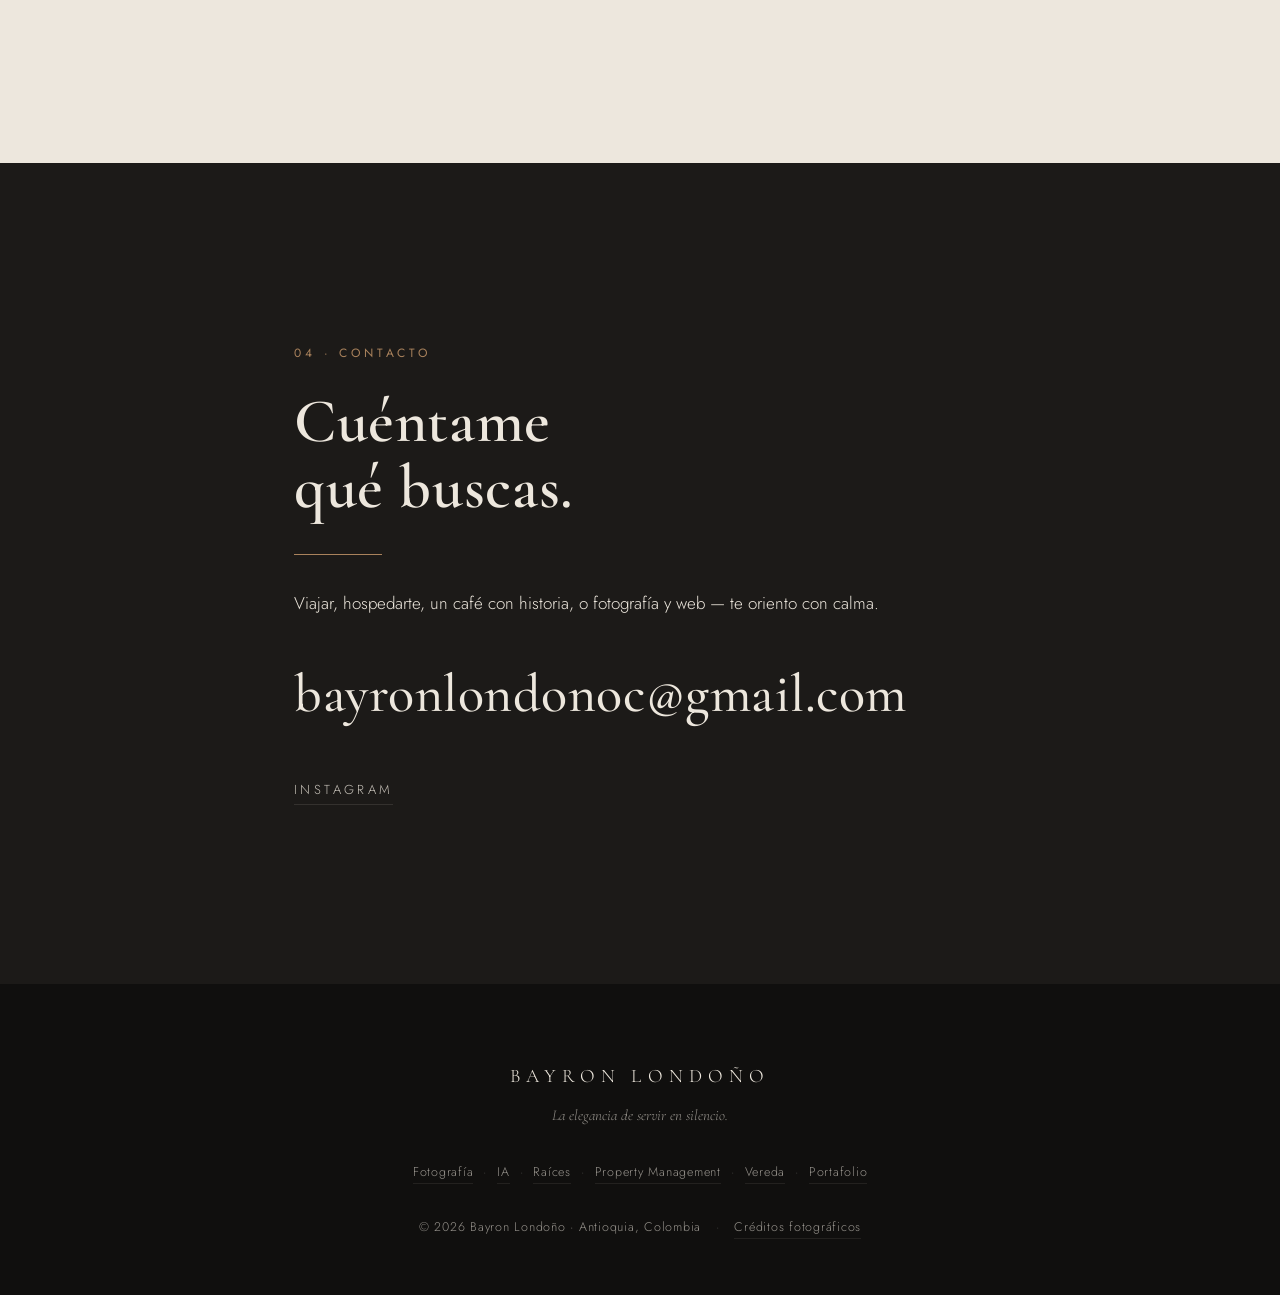
==== commit 8053241b: "Portafolio: 18 proyectos en 9 sectores, cada sección con su propio movimiento Página nueva /portafol" ====
--- a/index.html
+++ b/index.html
@@ -19,7 +19,7 @@
   <link rel="preconnect" href="https://fonts.googleapis.com">
   <link rel="preconnect" href="https://fonts.gstatic.com" crossorigin>
   <link rel="stylesheet" href="https://fonts.googleapis.com/css2?family=Cormorant+Garamond:ital,wght@0,500;0,600;0,700;1,500;1,600&family=Jost:wght@300;400;500&family=Space+Grotesk:wght@400;500&family=JetBrains+Mono:wght@400;500&display=swap">
-  <link rel="stylesheet" href="styles.css?v=20260804">
+  <link rel="stylesheet" href="styles.css?v=20261119">
   <script>document.documentElement.classList.add("js");</script>
 </head>
 <body>
@@ -36,7 +36,8 @@
     <a href="raices.html">Raíces</a>
     <a href="raices-pm.html">Property Management</a>
     <a href="vereda.html">Vereda</a>
-    <a href="index.html#contacto" class="nav-cta">Contacto</a>
+    <a href="index.html#contacto">Contacto</a>
+    <a href="portafolio.html" class="nav-cta nav-portafolio">Portafolio</a>
   </nav>
 </header>
 
@@ -224,7 +225,7 @@
     <p class="footer-brand">Bayron Londoño</p>
     <p class="footer-tagline"><em>La elegancia de servir en silencio.</em></p>
     <p class="footer-meta">
-      <a href="fotografia.html">Fotografía</a><span class="footer-sep">·</span><a href="ia.html">IA</a><span class="footer-sep">·</span><a href="raices.html">Raíces</a><span class="footer-sep">·</span><a href="raices-pm.html">Property Management</a><span class="footer-sep">·</span><a href="vereda.html">Vereda</a>
+      <a href="fotografia.html">Fotografía</a><span class="footer-sep">·</span><a href="ia.html">IA</a><span class="footer-sep">·</span><a href="raices.html">Raíces</a><span class="footer-sep">·</span><a href="raices-pm.html">Property Management</a><span class="footer-sep">·</span><a href="vereda.html">Vereda</a><span class="footer-sep">·</span><a href="portafolio.html">Portafolio</a>
     </p>
     <p class="footer-meta">
       © <span data-year>2026</span> Bayron Londoño · Antioquia, Colombia
--- a/styles.css
+++ b/styles.css
@@ -186,6 +186,19 @@
 .nav-links a:hover { opacity: 1; }
 .nav-links a:hover::after { transform: scaleX(1); }
 .nav-cta { color: var(--arena) !important; }
+/* Portafolio: el botón más destacado del menú (relleno, con el color de cada página) */
+.nav-links a { white-space: nowrap; }
+.nav-links a.nav-portafolio {
+  opacity: 1; padding: 9px 20px; border-radius: 999px;
+  background: var(--arena); border: 1px solid var(--arena); color: var(--tinta) !important;
+  transition: filter 0.4s var(--ease-out), transform 0.4s var(--ease-out);
+}
+.nav-links a.nav-portafolio::after { display: none; }
+.nav-links a.nav-portafolio:hover { filter: brightness(1.1); transform: translateY(-1px); }
+body.page-ia .nav-links a.nav-portafolio { background: var(--ia-cyan); border-color: var(--ia-cyan); color: var(--ia-bg) !important; }
+body.page-raices .nav-links a.nav-portafolio { background: var(--rc-atardecer); border-color: var(--rc-atardecer); color: var(--rc-arena) !important; }
+body.page-vereda .nav-links a.nav-portafolio { background: var(--vr-panela); border-color: var(--vr-panela); color: var(--vr-tinta) !important; }
+
 
 .nav-toggle { display: none; flex-direction: column; gap: 7px; padding: 10px 4px; z-index: 102; }
 .nav-toggle span { display: block; width: 26px; height: 1px; background: var(--ink); transition: transform 0.5s var(--ease-out), opacity 0.5s var(--ease-out); }
@@ -675,8 +688,8 @@
   .servicio-row { grid-template-columns: 64px 1fr; }
   .fortaleza { grid-template-columns: 52px 1fr; }
 }
-/* Menú hamburguesa hasta 1099px — el nav completo (6 ítems) solo en desktop ancho */
-@media (max-width: 1099px) {
+/* Menú hamburguesa hasta 1279px — el nav completo (7 ítems) solo en desktop ancho */
+@media (max-width: 1279px) {
   .nav-toggle { display: flex; }
   .nav-links {
     position: fixed; inset: 0; z-index: 101;
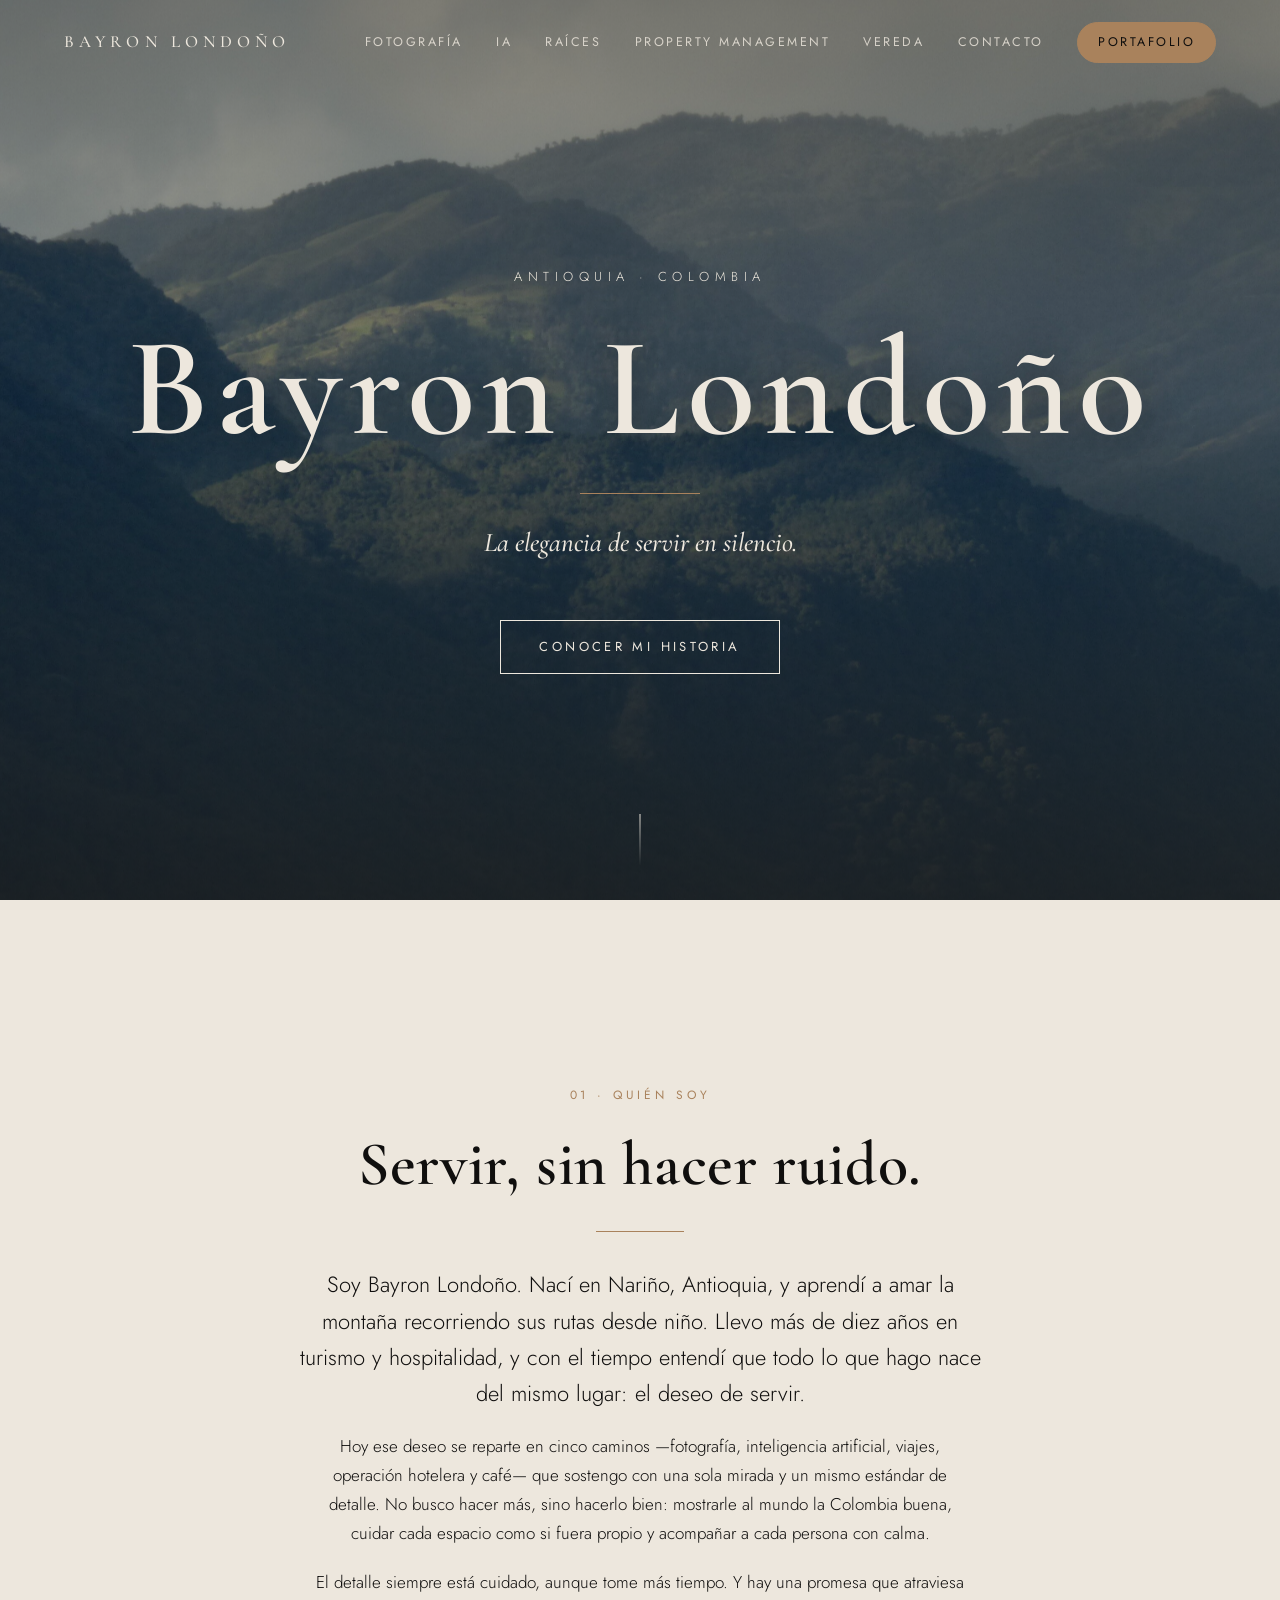
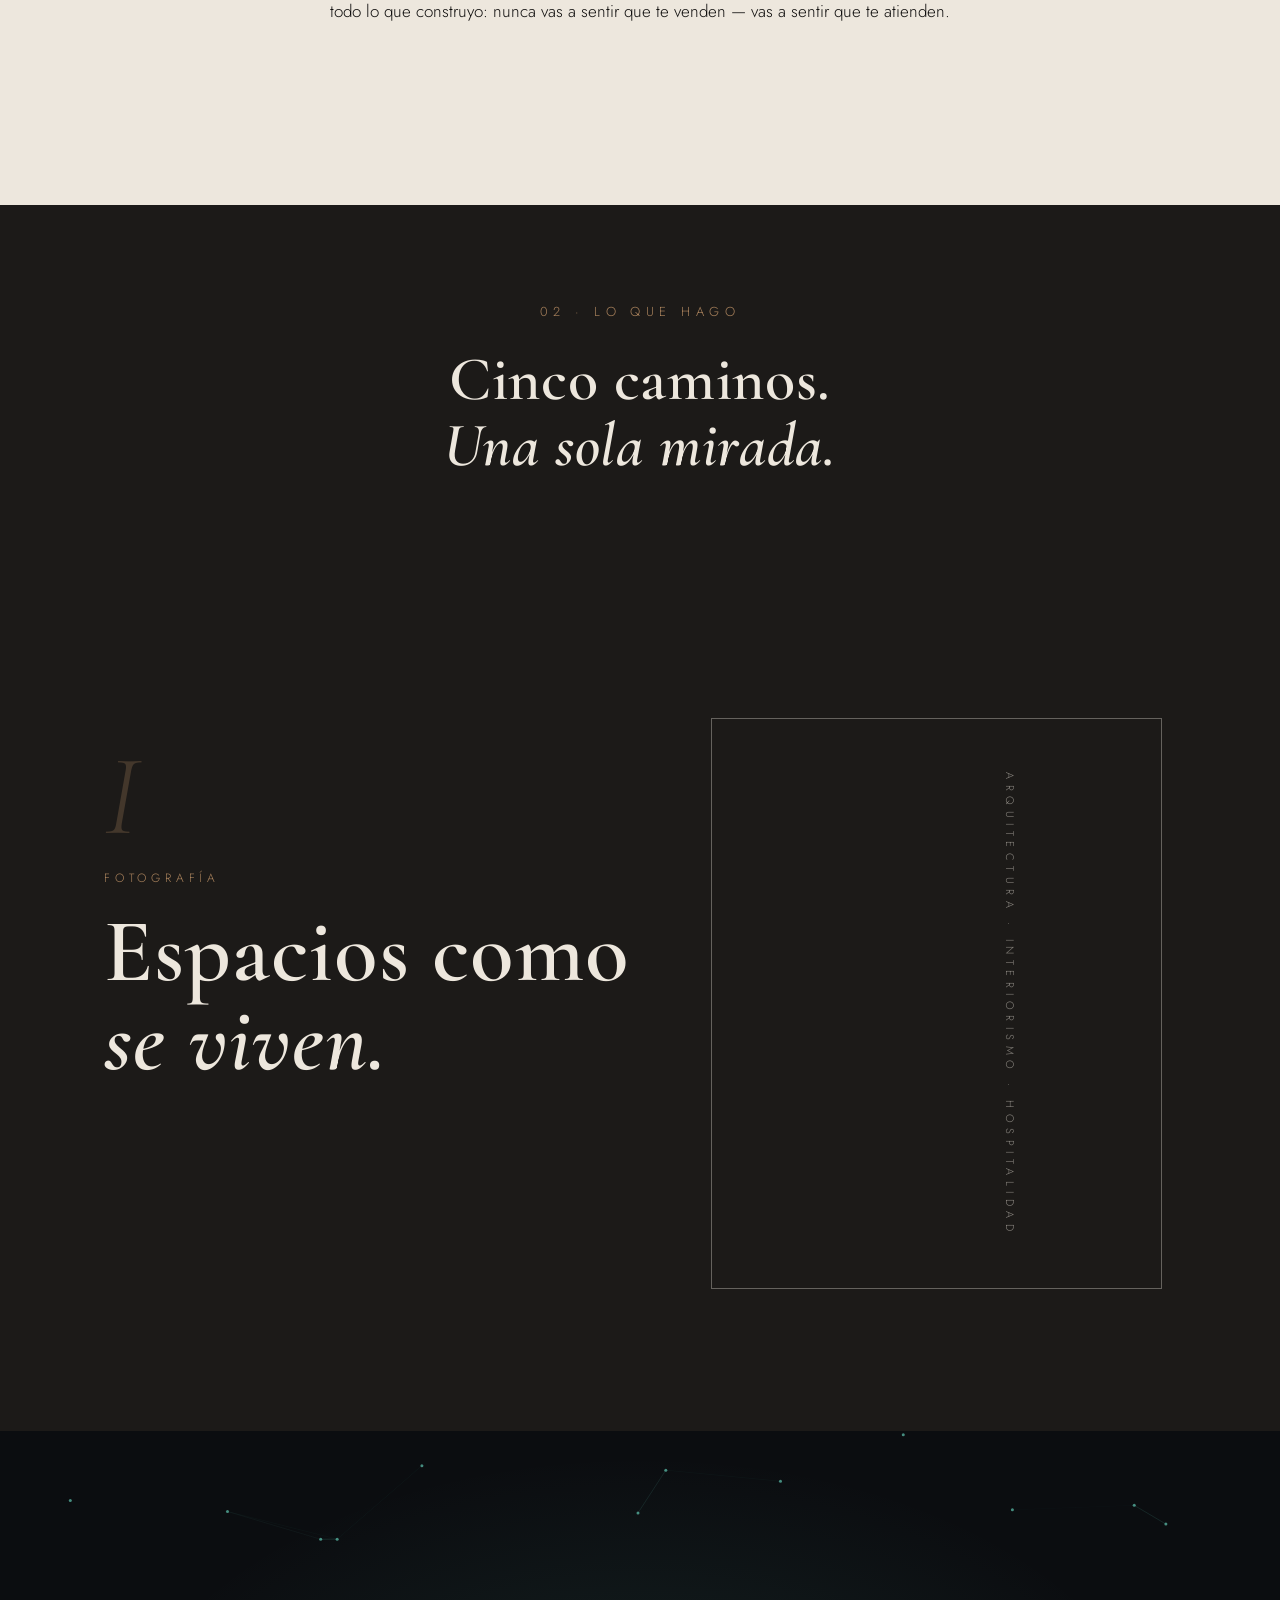
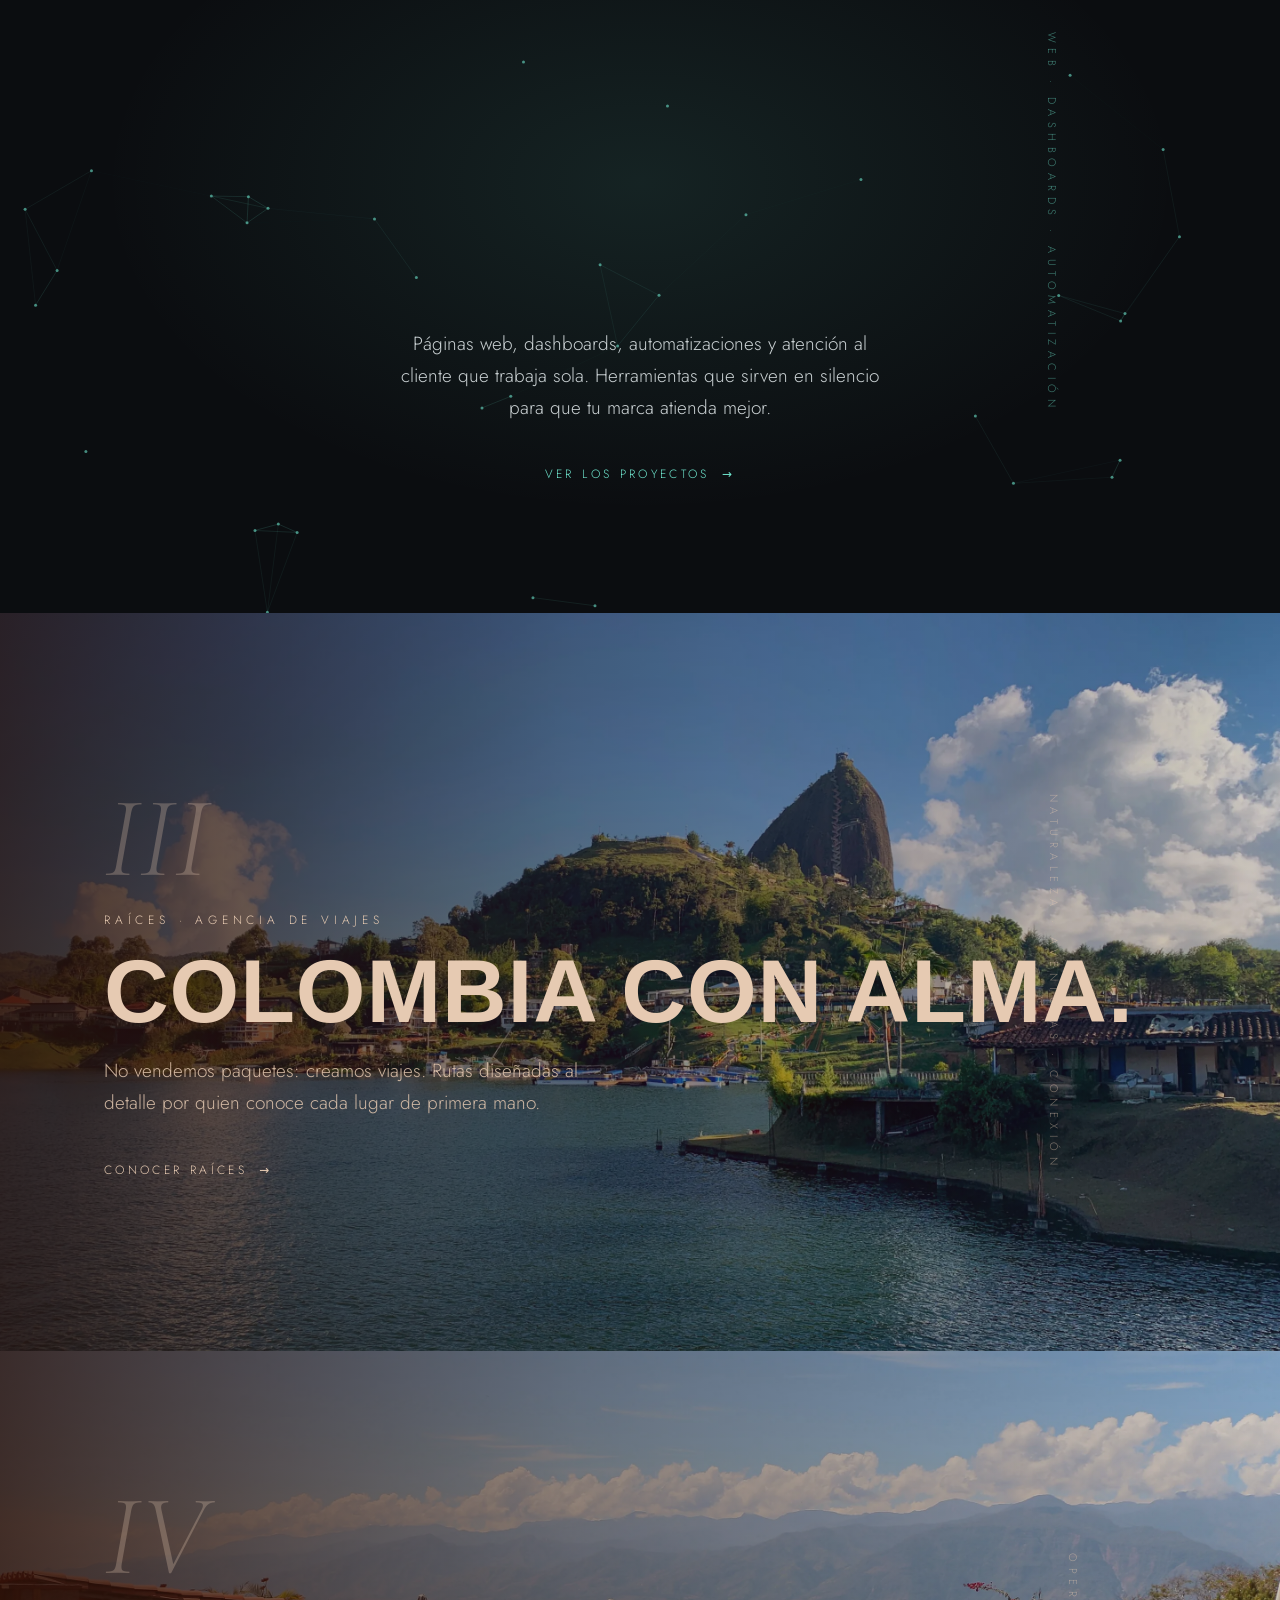
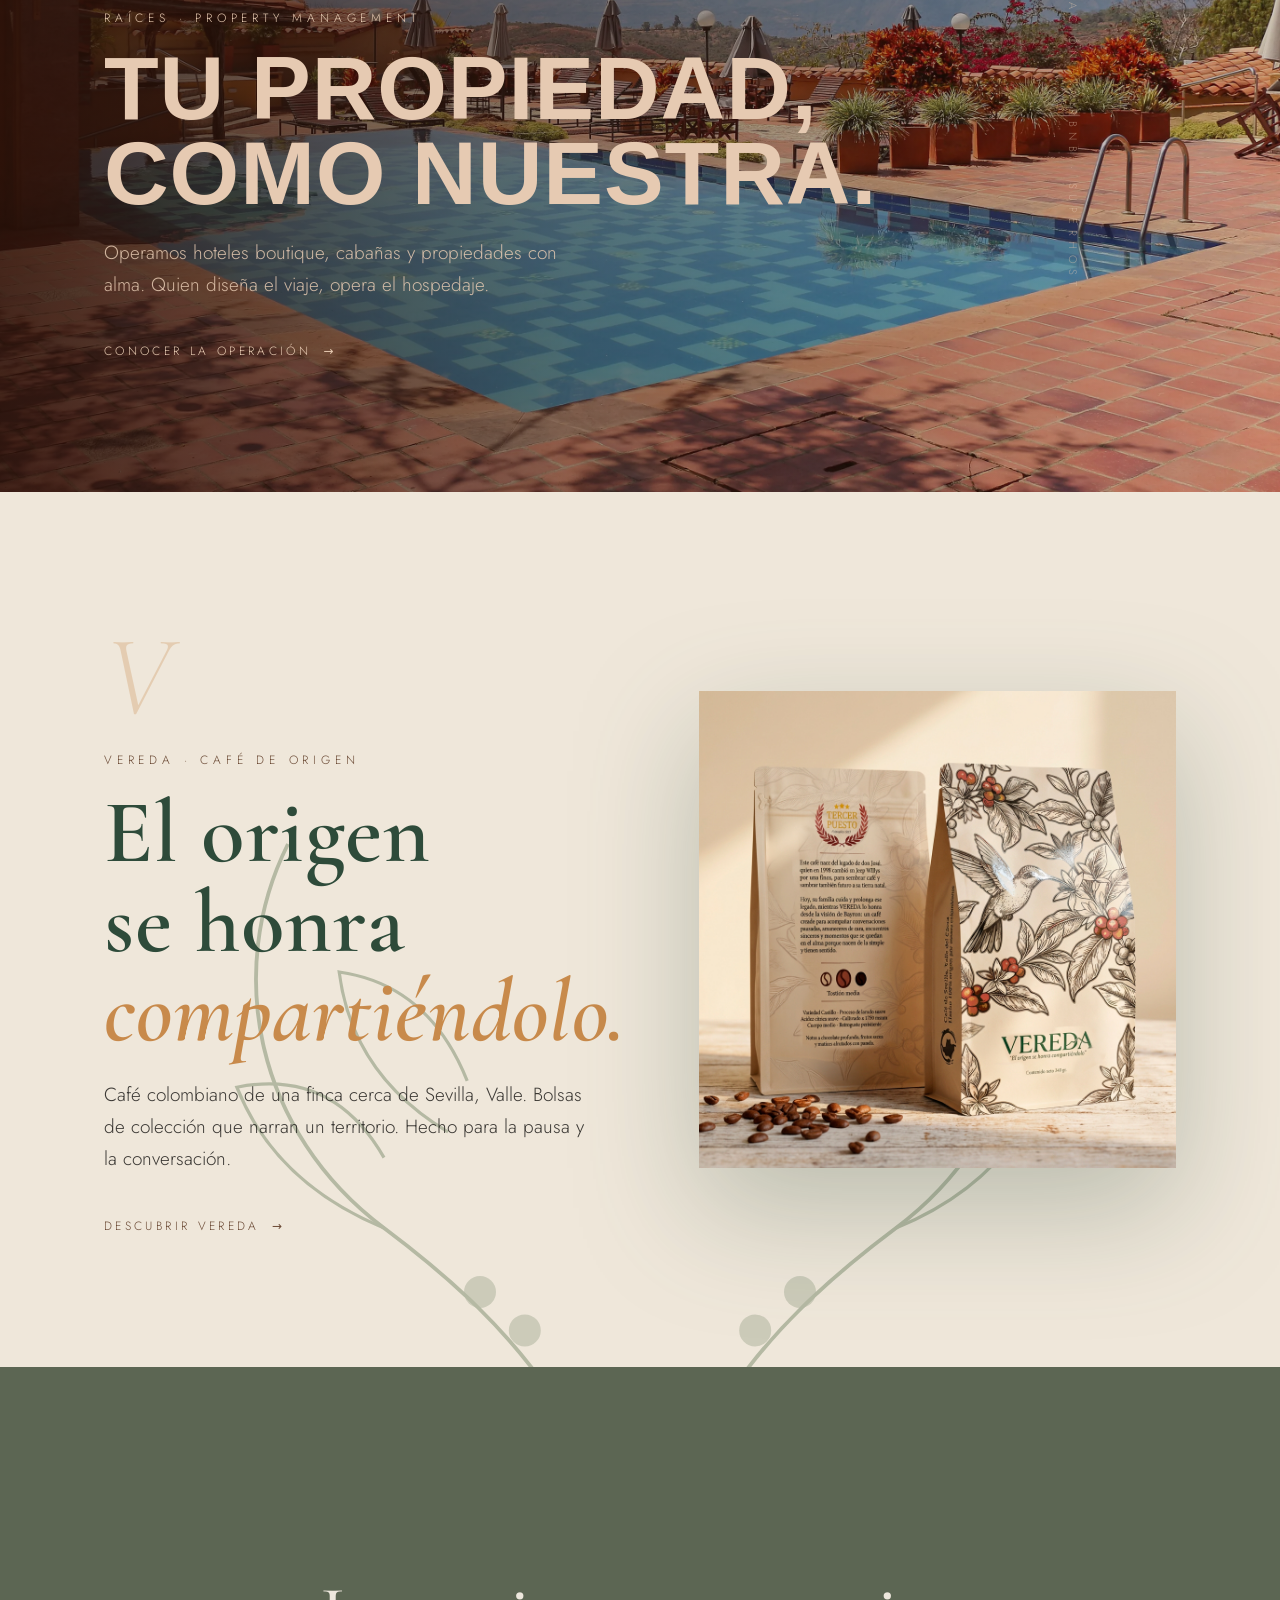
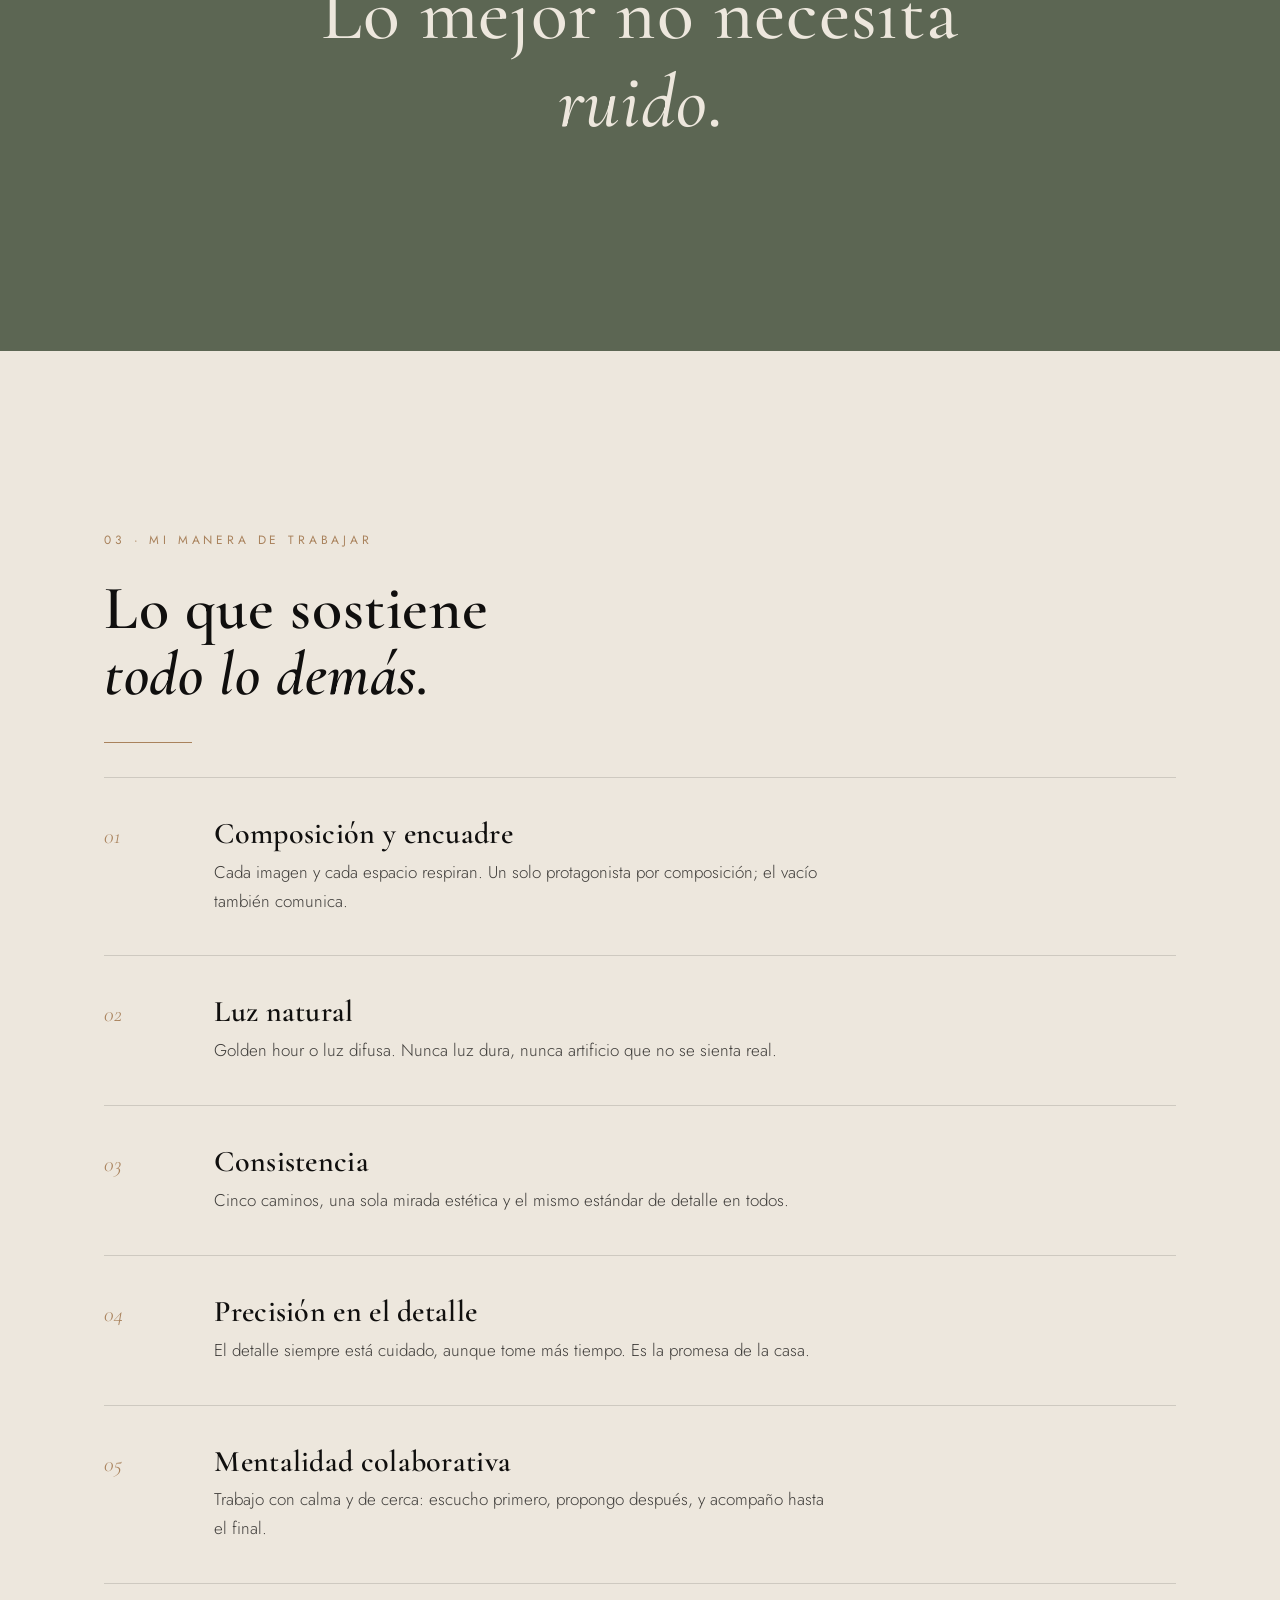
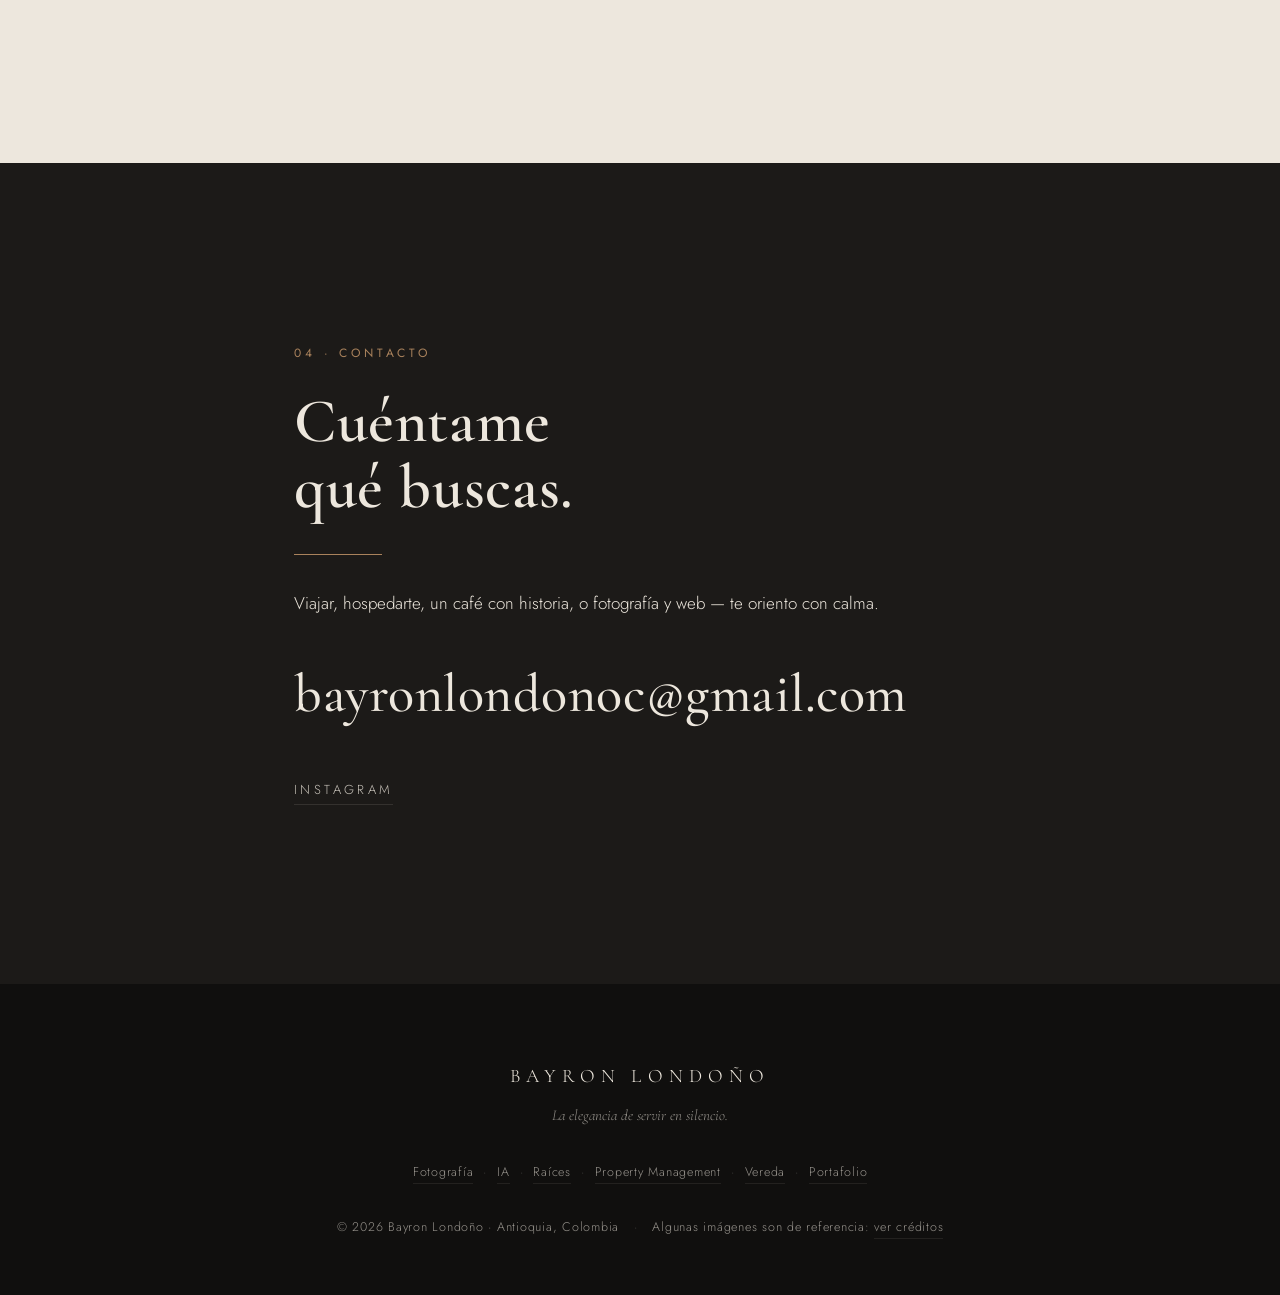
==== commit 8eaecf3d: "Inicio: fotos en alta resolución en lugar de las que se veían pixeladas El hero, Fotografía, Raíces " ====
--- a/index.html
+++ b/index.html
@@ -12,10 +12,10 @@
   <meta property="og:title" content="Bayron Londoño — La elegancia de servir en silencio">
   <meta property="og:description" content="Fotografía, IA, viajes, hospitalidad y café — la Colombia buena, mostrada como es.">
   <meta property="og:url" content="https://bayronlondono.com/">
-  <meta property="og:image" content="https://bayronlondono.com/assets/img/hero.jpg">
+  <meta property="og:image" content="https://bayronlondono.com/assets/img/hero-v2.jpg">
   <meta property="og:locale" content="es_CO">
 
-  <link rel="preload" as="image" href="assets/img/hero.jpg" fetchpriority="high">
+  <link rel="preload" as="image" href="assets/img/hero-v2.jpg" fetchpriority="high">
   <link rel="preconnect" href="https://fonts.googleapis.com">
   <link rel="preconnect" href="https://fonts.gstatic.com" crossorigin>
   <link rel="stylesheet" href="https://fonts.googleapis.com/css2?family=Cormorant+Garamond:ital,wght@0,500;0,600;0,700;1,500;1,600&family=Jost:wght@300;400;500&family=Space+Grotesk:wght@400;500&family=JetBrains+Mono:wght@400;500&display=swap">
@@ -45,7 +45,7 @@
   <!-- ============ HERO ============ -->
   <section class="hero" id="inicio">
     <div class="hero-media" data-hero-media aria-hidden="true">
-      <img src="assets/img/hero.jpg" alt="" fetchpriority="high" loading="eager" decoding="sync">
+      <img src="assets/img/hero-v2.jpg" alt="" fetchpriority="high" loading="eager" decoding="sync">
       <div class="hero-tint"></div>
     </div>
     <div class="hero-inner">
@@ -90,7 +90,7 @@
         <span class="band-go reveal">Ver la galería <span class="arrow">→</span></span>
       </div>
       <figure class="band-foto-figure curtain reveal">
-        <img class="curtain-img" src="assets/img/foto-arq-1.jpg" alt="Fachada de arquitectura minimalista" loading="lazy" decoding="async">
+        <img class="curtain-img" src="assets/img/foto-arq-1-v2.jpg" alt="Fachada de arquitectura minimalista" loading="lazy" decoding="async">
       </figure>
     </div>
   </a>
@@ -111,7 +111,7 @@
 
   <!-- ============ BANDA 3 · RAÍCES VIAJES ============ -->
   <a class="band band-rc" href="raices.html" data-view aria-label="Raíces, agencia de viajes">
-    <div class="band-media" aria-hidden="true"><img src="assets/img/rc-guatape.webp" alt=""></div>
+    <div class="band-media" aria-hidden="true"><img src="assets/img/rc-guatape-v2.webp" alt=""></div>
     <div class="band-scrim" aria-hidden="true"></div>
     <span class="band-tag">Naturaleza · Aventuras · Conexión</span>
     <div class="wrap band-inner">
@@ -125,7 +125,7 @@
 
   <!-- ============ BANDA 4 · RAÍCES PROPERTY MANAGEMENT ============ -->
   <a class="band band-rc" href="raices-pm.html" data-view aria-label="Raíces Property Management">
-    <div class="band-media" aria-hidden="true"><img src="assets/img/pm-tuirak.webp" alt=""></div>
+    <div class="band-media" aria-hidden="true"><img src="assets/img/pm-hotel-terra.webp" alt=""></div>
     <div class="band-scrim" aria-hidden="true"></div>
     <span class="band-tag">Operación · Airbnb · Superhost</span>
     <div class="wrap band-inner">
@@ -230,7 +230,7 @@
     <p class="footer-meta">
       © <span data-year>2026</span> Bayron Londoño · Antioquia, Colombia
       <span class="footer-sep">·</span>
-      <a href="creditos.html">Créditos fotográficos</a>
+      Algunas imágenes son de referencia: <a href="creditos.html">ver créditos</a>
     </p>
   </div>
 </footer>
